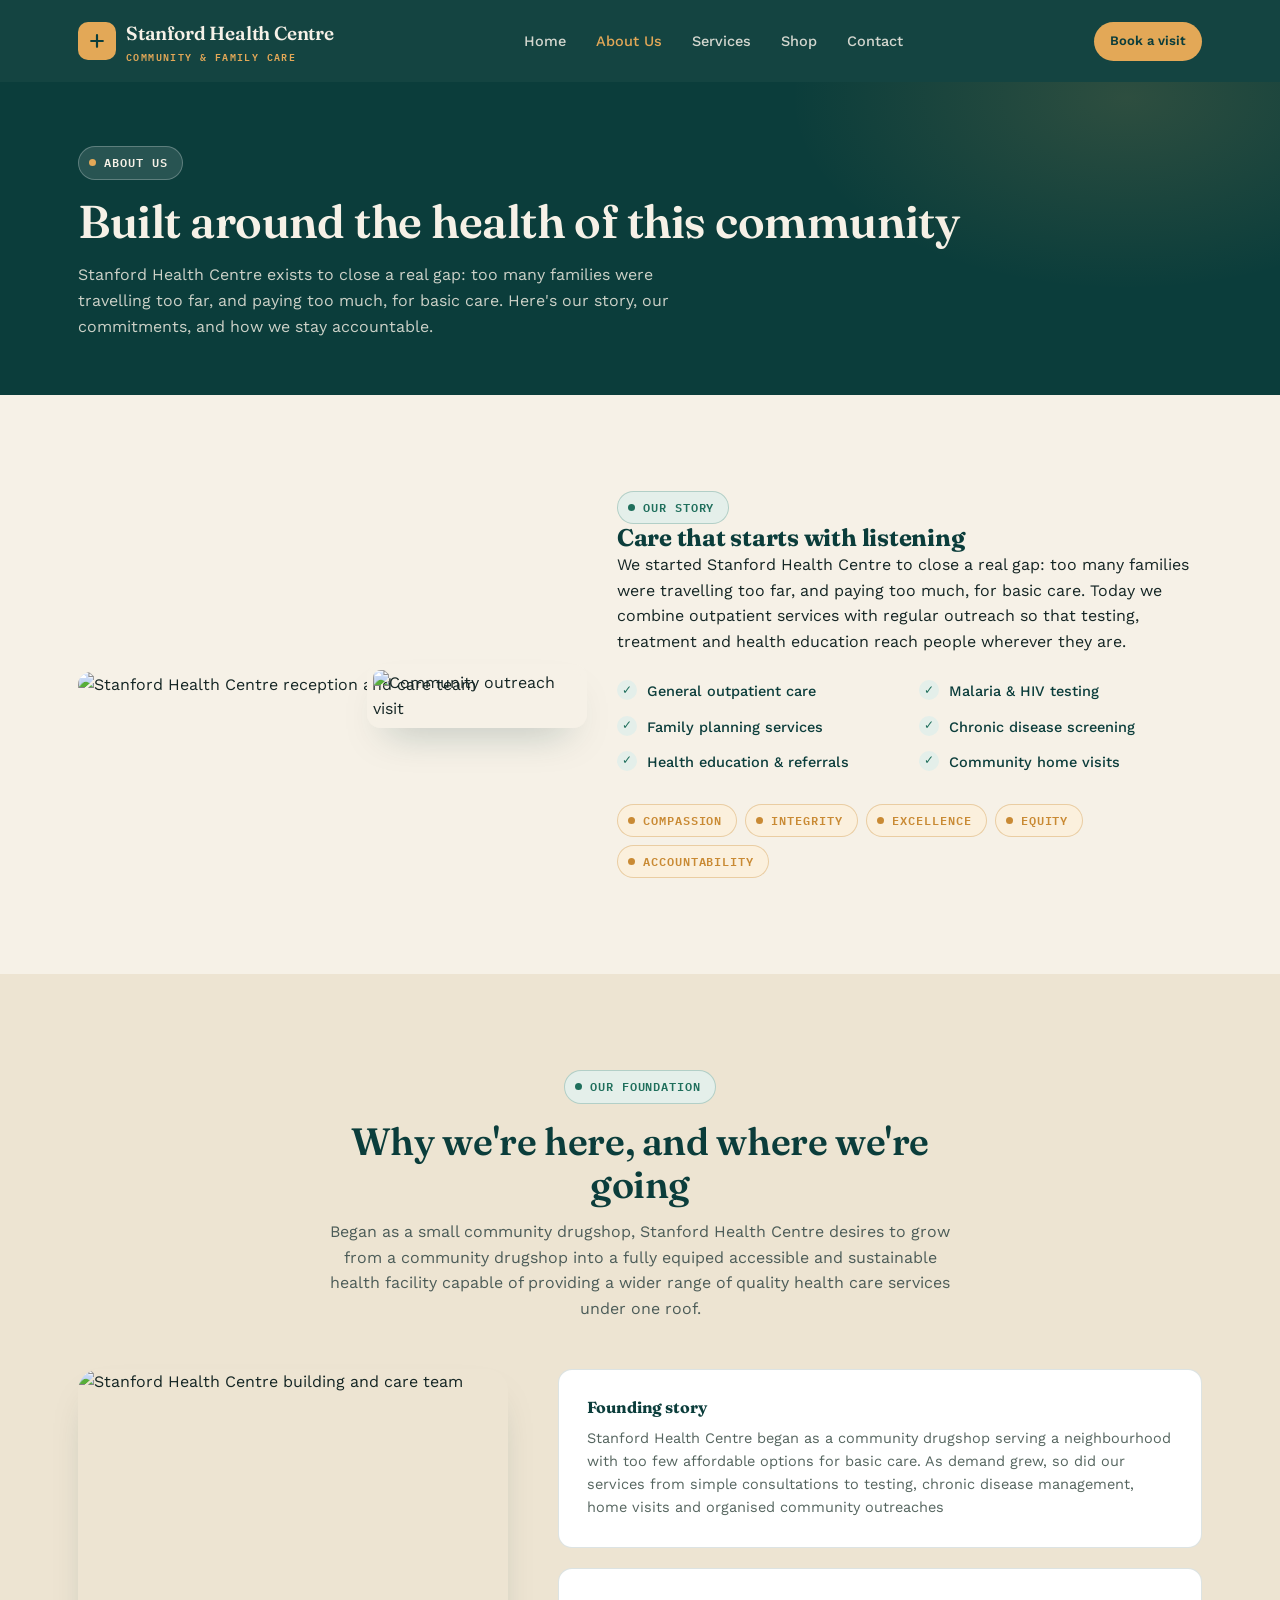
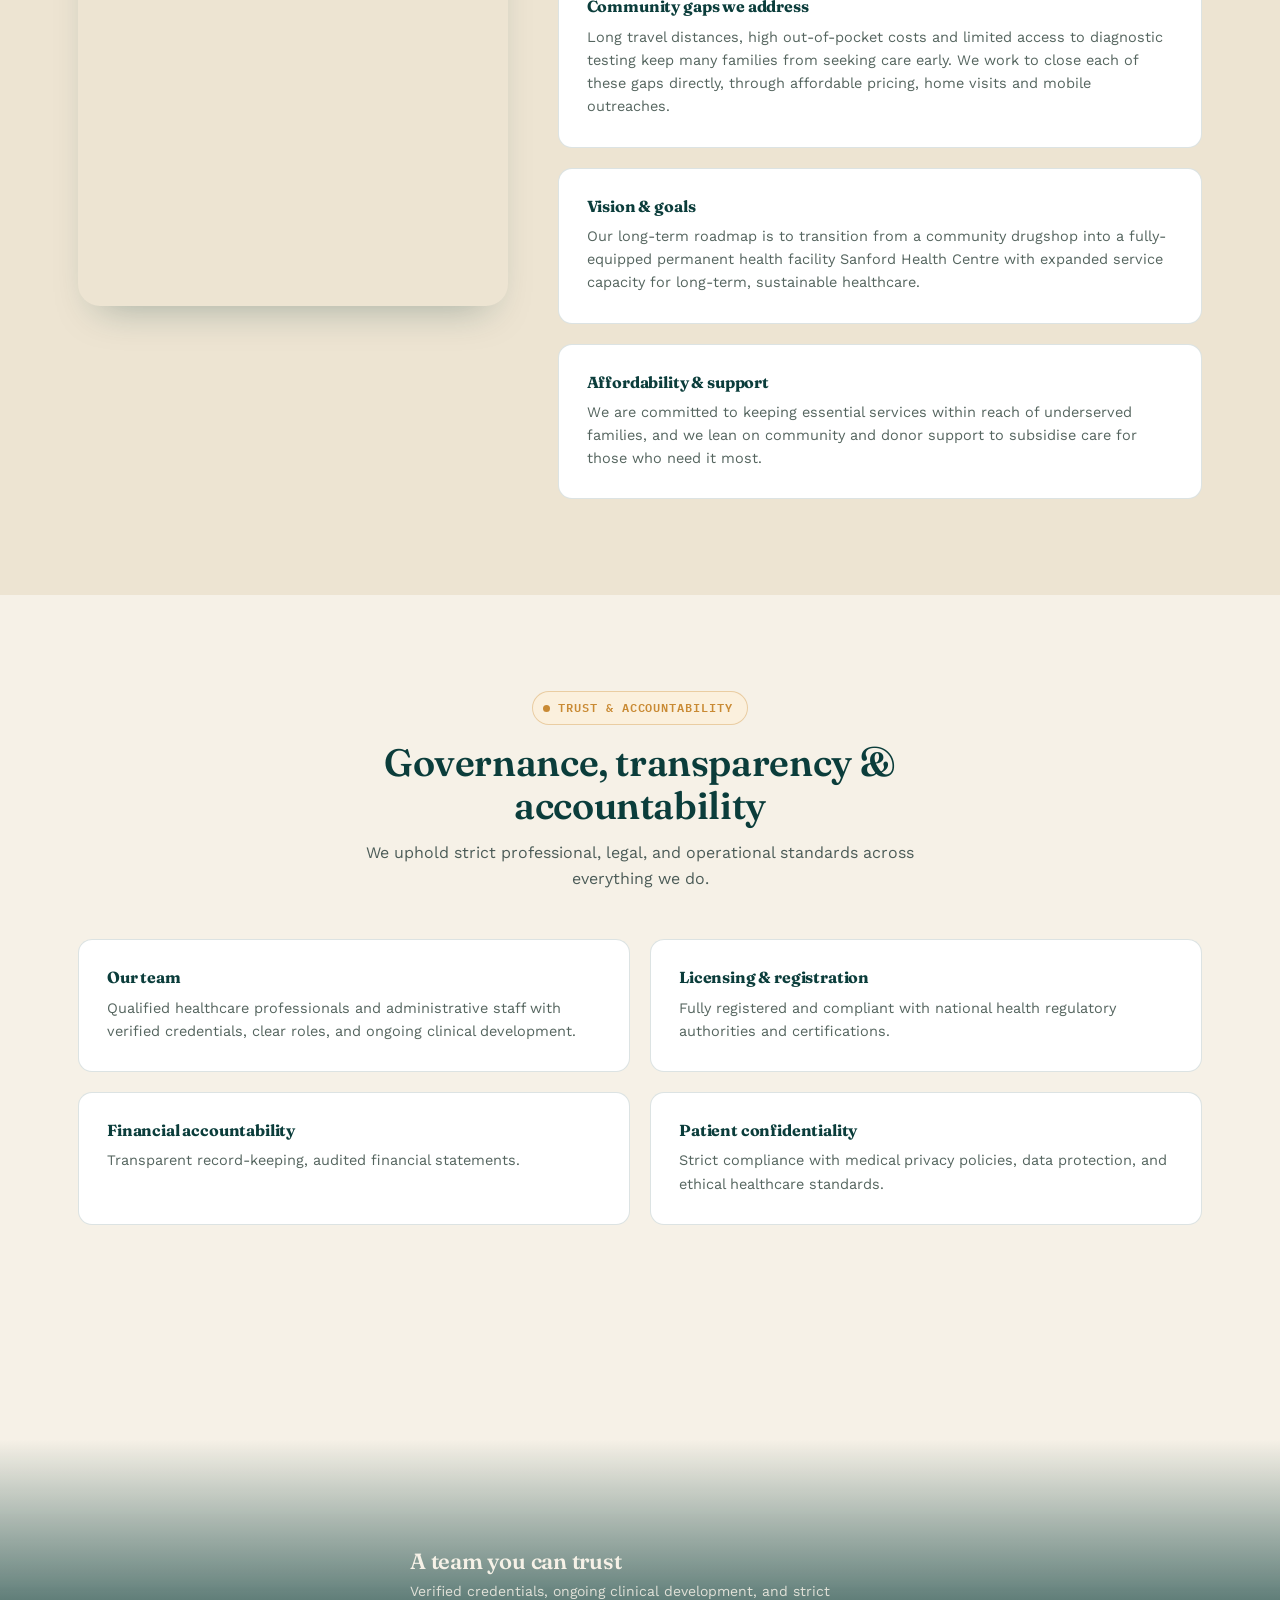
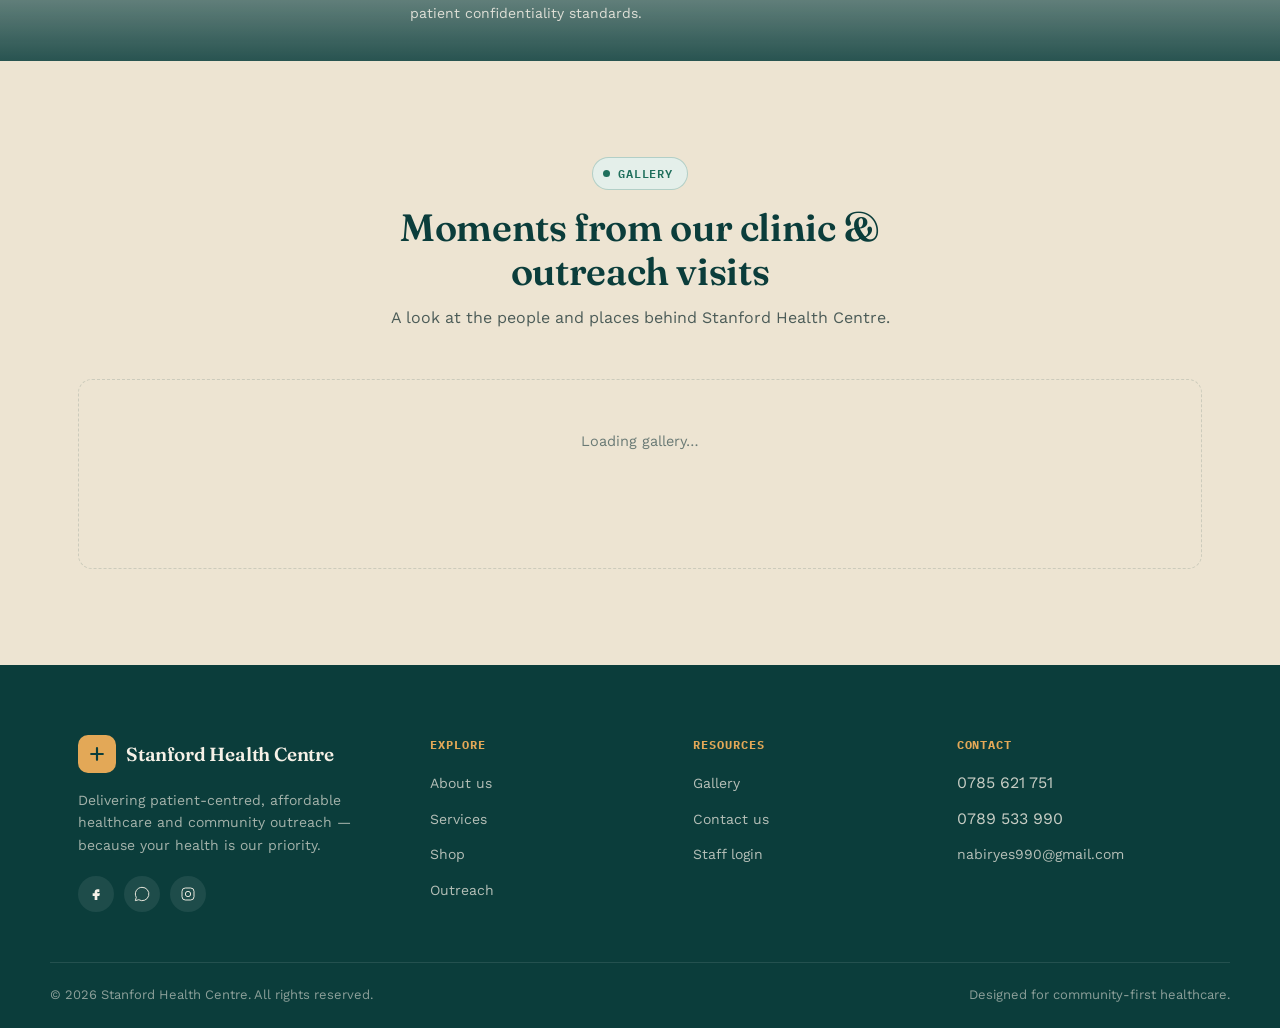
==== about-us.html @ 127e0b57 "first" ====
<!DOCTYPE html>
<html lang="en">

<head>
    <meta charset="UTF-8">
    <meta name="viewport" content="width=device-width, initial-scale=1.0">
    <title>About Us — Stanford Health Centre</title>
    <meta name="description"
        content="Learn why Stanford Health Centre was founded, the gaps we address, our vision for growth, and how we stay accountable to patients and donors.">
    <meta name="keywords" content="Stanford Health Centre, about us, community health, healthcare mission, governance">
    <meta name="author" content="Stanford Health Centre">

    <meta property="og:type" content="website">
    <meta property="og:title" content="About Us — Stanford Health Centre">
    <meta property="og:description"
        content="Why Stanford Health Centre was founded, the community gaps we address, and how we stay accountable to patients and donors.">
    <meta property="og:image" content="https://picsum.photos/seed/stanford-og/1200/630">
    <meta name="twitter:card" content="summary_large_image">
    <link rel="canonical" href="https://www.stanfordhealthcentre.org/about-us.html">

    <link rel="icon"
        href="data:image/svg+xml,<svg xmlns=%22http://www.w3.org/2000/svg%22 viewBox=%220 0 100 100%22><rect width=%22100%22 height=%22100%22 rx=%2224%22 fill=%22%230B3D3B%22/><path d=%22M50 22v56M22 50h56%22 stroke=%22%23E3A857%22 stroke-width=%2212%22 stroke-linecap=%22round%22/></svg>">

    <link rel="preconnect" href="https://fonts.googleapis.com">
    <link rel="stylesheet" href="css/style.css">
</head>

<body>

    <!-- ================= HEADER ================= -->
    <header class="site-header" id="siteHeader">
        <nav class="nav wrap">
            <a href="index.html" class="brand">
                <span class="brand-mark">
                    <svg viewBox="0 0 24 24" fill="none" xmlns="http://www.w3.org/2000/svg">
                        <path d="M12 5v14M5 12h14" stroke="#0B3D3B" stroke-width="2.6" stroke-linecap="round" />
                    </svg>
                </span>
                <span class="brand-name">Stanford Health Centre<span>Community &amp; Family Care</span></span>
            </a>

            <ul class="nav-links" id="navLinks">
                <li><a href="index.html">Home</a></li>
                <li><a href="about-us.html" class="active">About Us</a></li>
                <li><a href="services.html">Services</a></li>
                <li><a href="shop.html">Shop</a></li>
                <li><a href="contact.html">Contact</a></li>
            </ul>

            <div class="nav-actions">
                <a href="contact.html" class="btn btn-primary btn-sm btn-outline-desktop">Book a visit</a>
                <button class="nav-toggle" id="navToggle" aria-label="Open menu">
                    <span></span><span></span><span></span>
                </button>
            </div>
        </nav>
    </header>

    <!-- ================= PAGE HEADER ================= -->
    <section class="page-hero has-bg"
        style="background-image:url('https://res.cloudinary.com/dupeojmpy/image/upload/v1786359760/IMG-20260805-WA0047_x52r0c.jpg');">
        <div class="wrap">
            <span class="lab-label dark">About us</span>
            <h1>Built around the health of this community</h1>
            <p>Stanford Health Centre exists to close a real gap: too many families were travelling too far, and paying
                too much, for basic care. Here's our story, our commitments, and how we stay accountable.</p>
        </div>
    </section>

    <!-- ================= ABOUT / STORY ================= -->
    <section id="about">
        <div class="wrap about">
            <div class="about-media">
                <img src="https://res.cloudinary.com/dupeojmpy/image/upload/v1786359760/IMG-20260805-WA0044_kny1z6.jpg"
                    alt="Stanford Health Centre reception and care team">
                <img class="about-media-small" src="https://res.cloudinary.com/dupeojmpy/image/upload/v1786359759/IMG-20260805-WA0041_sysnjo.jpg"
                    alt="Community outreach visit">
            </div>
            <div class="about-content">
                <span class="lab-label">Our story</span>
                <h2>Care that starts with listening</h2>
                <p>We started Stanford Health Centre to close a real gap: too many families were travelling too far, and
                    paying too much, for basic care. Today we combine outpatient services with regular outreach so that
                    testing, treatment and health education reach people wherever they are.</p>
                <ul class="about-points">
                    <li><span class="check">✓</span> General outpatient care</li>
                    <li><span class="check">✓</span> Malaria &amp; HIV testing</li>
                    <li><span class="check">✓</span> Family planning services</li>
                    <li><span class="check">✓</span> Chronic disease screening</li>
                    <li><span class="check">✓</span> Health education &amp; referrals</li>
                    <li><span class="check">✓</span> Community home visits</li>
                </ul>
                <div class="about-values">
                    <span class="lab-label amber">Compassion</span>
                    <span class="lab-label amber">Integrity</span>
                    <span class="lab-label amber">Excellence</span>
                    <span class="lab-label amber">Equity</span>
                    <span class="lab-label amber">Accountability</span>
                </div>
            </div>
        </div>
    </section>

    <!-- ================= FOUNDING, GAPS, VISION, AFFORDABILITY ================= -->
    <section style="background:var(--sand-dark)">
        <div class="wrap">
            <div class="section-head center">
                <span class="lab-label">Our foundation</span>
                <h2>Why we're here, and where we're going</h2>
                <p>Began as a small community drugshop, Stanford Health Centre desires to grow from a community drugshop into a fully equiped accessible and sustainable
                    health facility capable of providing a wider range of quality health care services under one roof.
                    </p>
            </div>
            <div class="split-media">
                <div class="split-media-img">
                    <img src="https://res.cloudinary.com/dupeojmpy/image/upload/v1786359759/IMG-20260805-WA0040_wo0gsb.jpg"
                        alt="Stanford Health Centre building and care team" loading="lazy">
                </div>
                <div class="split-media-body">
                    <div class="info-grid">
                        <div class="info-card">
                            <h4>Founding story</h4>
                            <p>Stanford Health Centre began as a community drugshop serving a neighbourhood with too few
                                affordable options for basic care. As demand grew, so did our services  from simple
                                consultations to testing, chronic disease management, home visits and organised community outreaches 
                            </p>
                        </div>
                        <div class="info-card">
                            <h4>Community gaps we address</h4>
                            <p>Long travel distances, high out-of-pocket costs and limited access to diagnostic testing
                                keep many families from seeking care early. We work to close each of these gaps
                                directly, through affordable pricing, home visits and mobile outreaches.</p>
                        </div>
                        <div class="info-card">
                            <h4>Vision &amp; goals</h4>
                            <p>Our long-term roadmap is to transition from a community drugshop into a
                                fully-equipped permanent health facility Sanford Health Centre with expanded
                                service capacity for long-term, sustainable healthcare.</p>
                        </div>
                        <div class="info-card">
                            <h4>Affordability &amp; support</h4>
                            <p>We are committed to keeping essential services within reach of underserved families, and
                                we lean on community and donor support to subsidise care for those who need it most.</p>
                        </div>
                    </div>
                </div>
            </div>
        </div>
    </section>

    <!-- ================= GOVERNANCE ================= -->
    <section>
        <div class="wrap">
            <div class="section-head center">
                <span class="lab-label amber">Trust &amp; accountability</span>
                <h2>Governance, transparency &amp; accountability</h2>
                <p>We uphold strict professional, legal, and operational standards across everything we do.</p>
            </div>
            <div class="info-grid">
                <div class="info-card">
                    <h4>Our team</h4>
                    <p>Qualified healthcare professionals and administrative staff with verified credentials, clear
                        roles, and ongoing clinical development.</p>
                </div>
                <div class="info-card">
                    <h4>Licensing &amp; registration</h4>
                    <p>Fully registered and compliant with national health regulatory authorities and certifications.
                    </p>
                </div>
                <div class="info-card">
                    <h4>Financial accountability</h4>
                    <p>Transparent record-keeping, audited financial statements.</p>
                </div>
                <div class="info-card">
                    <h4>Patient confidentiality</h4>
                    <p>Strict compliance with medical privacy policies, data protection, and ethical healthcare
                        standards.</p>
                </div>
            </div>
        </div>
    </section>

    <!-- ================= IMAGE BANNER ================= -->
    <section class="image-banner"
        style="background-image:url('https://res.cloudinary.com/dupeojmpy/image/upload/v1786359759/IMG-20260805-WA0043_hcw7f4.jpg');">
        <div class="wrap">
            <h3>A team you can trust</h3>
            <p>Verified credentials, ongoing clinical development, and strict patient confidentiality standards.</p>
        </div>
    </section>

    <!-- ================= GALLERY (DYNAMIC — do not modify) ================= -->
    <section id="gallery" style="background:var(--sand-dark)">
        <div class="wrap">
            <div class="section-head center">
                <span class="lab-label">Gallery</span>
                <h2>Moments from our clinic &amp; outreach visits</h2>
                <p>A look at the people and places behind Stanford Health Centre.</p>
            </div>
            <div class="gallery-grid" id="galleryGrid">
                <div class="load-state">Loading gallery…</div>
            </div>
        </div>
    </section>

    <!-- ================= FOOTER ================= -->
    <footer class="site-footer">
        <div class="wrap footer-grid">
            <div class="footer-brand">
                <a href="index.html" class="brand">
                    <span class="brand-mark"><svg viewBox="0 0 24 24" fill="none">
                            <path d="M12 5v14M5 12h14" stroke="#0B3D3B" stroke-width="2.6" stroke-linecap="round" />
                        </svg></span>
                    <span class="brand-name">Stanford Health Centre</span>
                </a>
                <p>Delivering patient-centred, affordable healthcare and community outreach — because your health is our
                    priority.</p>
                <div class="social-row">
                    <a href="#" aria-label="Facebook"><svg width="16" height="16" viewBox="0 0 24 24" fill="none">
                            <path d="M14 9h3V5h-3c-2.2 0-4 1.8-4 4v2H7v4h3v6h4v-6h3l1-4h-4V9c0-.6.4-1 1-1Z"
                                fill="#F6F1E7" />
                        </svg></a>
                    <a href="#" aria-label="WhatsApp"><svg width="16" height="16" viewBox="0 0 24 24" fill="none">
                            <path d="M12 2a10 10 0 0 0-8.6 15L2 22l5.2-1.4A10 10 0 1 0 12 2Z" stroke="#F6F1E7"
                                stroke-width="1.4" />
                        </svg></a>
                    <a href="#" aria-label="Instagram"><svg width="16" height="16" viewBox="0 0 24 24" fill="none">
                            <rect x="3" y="3" width="18" height="18" rx="5" stroke="#F6F1E7" stroke-width="1.4" />
                            <circle cx="12" cy="12" r="4" stroke="#F6F1E7" stroke-width="1.4" />
                        </svg></a>
                </div>
            </div>
            <div class="footer-col">
                <h5>Explore</h5>
                <ul>
                    <li><a href="about-us.html">About us</a></li>
                    <li><a href="services.html">Services</a></li>
                    <li><a href="shop.html">Shop</a></li>
                    <li><a href="services.html#events">Outreach</a></li>
                </ul>
            </div>
            <div class="footer-col">
                <h5>Resources</h5>
                <ul>
                    <li><a href="about-us.html#gallery">Gallery</a></li>
                    <li><a href="contact.html">Contact us</a></li>
                    <li><a href="admin.html">Staff login</a></li>
                </ul>
            </div>
            <div class="footer-col">
                <h5>Contact</h5>
                <ul>
                    <li>0785 621 751</li>
                    <li>0789 533 990</li>
                    <li><a href="mailto:nabiryes990@gmail.com">nabiryes990@gmail.com</a></li>
                </ul>
            </div>
        </div>
        <div class="wrap footer-bottom">
            <span>&copy; <span id="year"></span> Stanford Health Centre. All rights reserved.</span>
            <span>Designed for community-first healthcare.</span>
        </div>
    </footer>

    <!-- Lightbox for gallery -->
    <div class="lightbox" id="lightbox">
        <button class="lightbox-close" id="lightboxClose" aria-label="Close">&times;</button>
        <img src="" alt="" id="lightboxImg">
    </div>

    <!-- Firebase SDK (compat, no build step needed) -->
    <script src="https://www.gstatic.com/firebasejs/10.13.1/firebase-app-compat.js"></script>
    <script src="https://www.gstatic.com/firebasejs/10.13.1/firebase-firestore-compat.js"></script>
    <script src="https://www.gstatic.com/firebasejs/10.13.1/firebase-auth-compat.js"></script>

    <script src="js/firebase-config.js"></script>
    <script src="js/main.js"></script>
</body>

</html>
---- css/style.css ----
/* ============================================================
   STANFORD HEALTH CENTRE — Design System
   Display: Fraunces (warm serif, editorial trust)
   Body:    Work Sans (clean, highly legible)
   Utility: IBM Plex Mono (lab-label tags, prices, meta)
   ============================================================ */

@import url('https://fonts.googleapis.com/css2?family=Fraunces:opsz,wght@9..144,400;9..144,500;9..144,600;9..144,700&family=Work+Sans:wght@400;500;600;700&family=IBM+Plex+Mono:wght@500;600&display=swap');

:root {
  --ink: #142524;
  --teal-900: #0B3D3B;
  --teal-800: #103F3C;
  --teal-700: #1F6F5C;
  --teal-100: #E4EFEA;
  --sand: #F6F1E7;
  --sand-dark: #EDE4D2;
  --amber: #E3A857;
  --amber-dark: #C98A34;
  --white: #FFFFFF;
  --line: rgba(11, 61, 59, 0.14);
  --shadow: 0 20px 40px -20px rgba(11, 61, 59, 0.35);

  --font-display: 'Fraunces', serif;
  --font-body: 'Work Sans', sans-serif;
  --font-mono: 'IBM Plex Mono', monospace;

  --radius-lg: 22px;
  --radius-md: 14px;
  --radius-sm: 8px;
  --container: 1180px;
}

* { box-sizing: border-box; margin: 0; padding: 0; }

html { scroll-behavior: smooth; }

body {
  font-family: var(--font-body);
  color: var(--ink);
  background: var(--sand);
  line-height: 1.6;
  -webkit-font-smoothing: antialiased;
}

img { max-width: 100%; display: block; }

a { color: inherit; text-decoration: none; }

ul { list-style: none; }

button { font-family: inherit; cursor: pointer; border: none; background: none; }

.wrap {
  max-width: var(--container);
  margin: 0 auto;
  padding: 0 28px;
}

h1, h2, h3, h4 {
  font-family: var(--font-display);
  color: var(--teal-900);
  line-height: 1.15;
  letter-spacing: -0.01em;
}

:focus-visible {
  outline: 3px solid var(--amber);
  outline-offset: 3px;
}

@media (prefers-reduced-motion: reduce) {
  *, *::before, *::after { animation-duration: 0.001ms !important; transition-duration: 0.001ms !important; scroll-behavior: auto !important; }
}

/* ---------- Signature element: lab-label tag ----------
   A small monospace pill with a colored dot, styled after
   a pharmacy / lab specimen label. Used for section eyebrows,
   product tags, event status and gallery categories so the
   "drug shop" identity is stitched through every dynamic
   section, not just decoration on the hero. */
.lab-label {
  display: inline-flex;
  align-items: center;
  gap: 8px;
  font-family: var(--font-mono);
  font-size: 12px;
  font-weight: 600;
  letter-spacing: 0.08em;
  text-transform: uppercase;
  color: var(--teal-700);
  background: var(--teal-100);
  border: 1px solid rgba(31, 111, 92, 0.25);
  border-radius: 999px;
  padding: 6px 14px 6px 10px;
}
.lab-label::before {
  content: "";
  width: 7px;
  height: 7px;
  border-radius: 50%;
  background: var(--teal-700);
  flex-shrink: 0;
}
.lab-label.amber { color: var(--amber-dark); background: #FBF0DD; border-color: rgba(201,138,52,0.35); }
.lab-label.amber::before { background: var(--amber-dark); }
.lab-label.dark { color: var(--sand); background: rgba(255,255,255,0.12); border-color: rgba(255,255,255,0.25); }
.lab-label.dark::before { background: var(--amber); }

/* ---------- Buttons ---------- */
.btn {
  display: inline-flex;
  align-items: center;
  justify-content: center;
  gap: 8px;
  font-family: var(--font-body);
  font-weight: 600;
  font-size: 15px;
  padding: 14px 26px;
  border-radius: 999px;
  transition: transform 0.15s ease, box-shadow 0.15s ease, background 0.15s ease;
}
.btn-primary { background: var(--amber); color: var(--teal-900); }
.btn-primary:hover { background: var(--amber-dark); transform: translateY(-2px); box-shadow: 0 12px 24px -10px rgba(201,138,52,0.55); }
.btn-outline { background: transparent; color: var(--white); border: 1.5px solid rgba(255,255,255,0.55); }
.btn-outline:hover { background: rgba(255,255,255,0.12); }
.btn-dark { background: var(--teal-900); color: var(--sand); }
.btn-dark:hover { background: var(--teal-800); transform: translateY(-2px); }
.btn-ghost { background: transparent; color: var(--teal-700); font-weight: 600; }
.btn-ghost:hover { color: var(--amber-dark); }
.btn-sm { padding: 9px 16px; font-size: 13px; }
.btn-danger { background: #C0433A; color: var(--white); }
.btn-danger:hover { background: #a2372f; }

/* ================= HEADER ================= */
.site-header {
  position: sticky;
  top: 0;
  z-index: 100;
  background: rgba(11, 61, 59, 0.96);
  backdrop-filter: blur(10px);
}
.nav {
  display: flex;
  align-items: center;
  justify-content: space-between;
  padding: 18px 28px;
}
.brand {
  display: flex;
  align-items: center;
  gap: 10px;
  color: var(--sand);
}
.brand-mark {
  width: 38px; height: 38px;
  border-radius: 10px;
  background: var(--amber);
  display: grid; place-items: center;
  flex-shrink: 0;
}
.brand-mark svg { width: 20px; height: 20px; }
.brand-name { font-family: var(--font-display); font-size: 19px; font-weight: 600; letter-spacing: -0.01em; }
.brand-name span { display: block; font-family: var(--font-mono); font-size: 10px; letter-spacing: 0.14em; color: var(--amber); text-transform: uppercase; font-weight: 600; }

.nav-links { display: flex; align-items: center; gap: 30px; }
.nav-links a { color: rgba(246,241,231,0.85); font-size: 14.5px; font-weight: 500; transition: color 0.15s ease; }
.nav-links a:hover, .nav-links a.active { color: var(--amber); }

.nav-actions { display: flex; align-items: center; gap: 14px; }
.nav-toggle { display: none; flex-direction: column; gap: 5px; padding: 6px; }
.nav-toggle span { width: 22px; height: 2px; background: var(--sand); border-radius: 2px; }

/* ================= HERO ================= */
.hero {
  background: var(--teal-900);
  color: var(--sand);
  position: relative;
  overflow: hidden;
}
.hero::after {
  content: "";
  position: absolute;
  inset: 0;
  background:
    radial-gradient(600px 400px at 85% 15%, rgba(227,168,87,0.18), transparent 60%),
    radial-gradient(500px 400px at 10% 90%, rgba(31,111,92,0.35), transparent 60%);
  pointer-events: none;
}
.hero-inner {
  position: relative;
  display: grid;
  grid-template-columns: 1.05fr 0.95fr;
  gap: 56px;
  align-items: center;
  padding: 76px 28px 90px;
}
.hero-copy h1 {
  color: var(--sand);
  font-size: clamp(36px, 4.6vw, 56px);
  font-weight: 600;
  margin: 20px 0 18px;
}
.hero-copy h1 em { color: var(--amber); font-style: normal; }
.hero-copy p { font-size: 17px; color: rgba(246,241,231,0.82); max-width: 480px; margin-bottom: 30px; }
.hero-actions { display: flex; flex-wrap: wrap; gap: 14px; align-items: center; }
.hero-phone { display: flex; align-items: center; gap: 10px; font-size: 14px; color: rgba(246,241,231,0.85); }
.hero-phone strong { display: block; color: var(--sand); font-size: 15px; }
.hero-phone-icon { width: 40px; height: 40px; border-radius: 50%; background: rgba(255,255,255,0.1); display: grid; place-items: center; flex-shrink: 0; }

.hero-media { position: relative; }
.hero-media-frame {
  position: relative;
  border-radius: var(--radius-lg);
  overflow: hidden;
  aspect-ratio: 4/3.1;
  box-shadow: var(--shadow);
}
.hero-media-frame img { width: 100%; height: 100%; object-fit: cover; }
.hero-badge {
  position: absolute;
  bottom: -26px;
  left: -26px;
  background: var(--white);
  color: var(--teal-900);
  border-radius: var(--radius-md);
  padding: 18px 22px;
  box-shadow: var(--shadow);
  display: flex;
  align-items: center;
  gap: 12px;
  max-width: 250px;
}
.hero-badge .dot { width: 10px; height: 10px; border-radius: 50%; background: #3FA07C; flex-shrink: 0; box-shadow: 0 0 0 4px rgba(63,160,124,0.2); }
.hero-badge strong { display: block; font-size: 13.5px; font-family: var(--font-body); }
.hero-badge span { font-size: 12px; color: #5a6b68; }

/* ================= SECTION SCAFFOLD ================= */
section { padding: 96px 0; }
.section-head { max-width: 620px; margin-bottom: 48px; }
.section-head.center { margin-left: auto; margin-right: auto; text-align: center; }
.section-head h2 { font-size: clamp(28px, 3.2vw, 38px); margin: 16px 0 12px; font-weight: 600; }
.section-head p { color: #4c5c58; font-size: 16px; }
.section-foot { display: flex; align-items: center; justify-content: space-between; margin-top: 40px; flex-wrap: wrap; gap: 16px; }

.on-teal { background: var(--teal-900); }
.on-teal h2, .on-teal .section-head p { color: var(--sand); }
.on-teal .section-head p { color: rgba(246,241,231,0.75); }

/* ================= ABOUT ================= */
.about { display: grid; grid-template-columns: 0.9fr 1.1fr; gap: 60px; align-items: center; }
.about-media { position: relative; }
.about-media img { border-radius: var(--radius-lg); box-shadow: var(--shadow); }
.about-media .about-media-small {
  position: absolute; width: 46%; bottom: -30px; right: -30px;
  border-radius: var(--radius-md); border: 6px solid var(--sand); box-shadow: var(--shadow);
}
.about-points { list-style: none; display: grid; grid-template-columns: 1fr 1fr; gap: 12px 20px; margin: 26px 0 30px; }
.about-points li { display: flex; align-items: flex-start; gap: 10px; font-size: 14.5px; font-weight: 500; color: var(--teal-900); }
.about-points .check { width: 20px; height: 20px; border-radius: 50%; background: var(--teal-100); color: var(--teal-700); display: grid; place-items: center; flex-shrink: 0; font-size: 12px; }
.about-values { display: flex; flex-wrap: wrap; gap: 8px; margin-top: 24px; }

/* ================= SERVICES (STATIC OVERVIEW) ================= */
.services-grid { display: grid; grid-template-columns: repeat(3, 1fr); gap: 22px; }
.service-card {
  background: var(--white);
  border-radius: var(--radius-md);
  padding: 30px 26px;
  border: 1px solid var(--line);
  transition: transform 0.2s ease, box-shadow 0.2s ease;
}
.service-card:hover { transform: translateY(-6px); box-shadow: var(--shadow); }
.service-icon { width: 46px; height: 46px; border-radius: 12px; background: var(--teal-100); color: var(--teal-700); display: grid; place-items: center; margin-bottom: 18px; }
.service-card h3 { font-size: 18px; margin-bottom: 8px; }
.service-card p { font-size: 14.5px; color: #55655f; }

/* ================= PRODUCTS (DYNAMIC) ================= */
.products-toolbar { display: flex; gap: 10px; flex-wrap: wrap; margin-bottom: 34px; }
.filter-chip {
  font-family: var(--font-mono); font-size: 12px; font-weight: 600; letter-spacing: 0.04em; text-transform: uppercase;
  padding: 9px 16px; border-radius: 999px; border: 1px solid var(--line); background: var(--white); color: var(--teal-800);
  transition: all 0.15s ease;
}
.filter-chip.active, .filter-chip:hover { background: var(--teal-900); color: var(--sand); border-color: var(--teal-900); }

.product-grid { display: grid; grid-template-columns: repeat(3, 1fr); gap: 26px; }
.product-card {
  background: var(--white);
  border-radius: var(--radius-md);
  overflow: hidden;
  border: 1px solid var(--line);
  display: flex;
  flex-direction: column;
  transition: transform 0.2s ease, box-shadow 0.2s ease;
}
.product-card:hover { transform: translateY(-6px); box-shadow: var(--shadow); }
.product-media { position: relative; aspect-ratio: 4/3; overflow: hidden; background: var(--teal-100); }
.product-media img { width: 100%; height: 100%; object-fit: cover; }
.product-media .lab-label { position: absolute; top: 12px; left: 12px; background: var(--white); }
.product-body { padding: 20px 20px 22px; display: flex; flex-direction: column; gap: 10px; flex: 1; }
.product-body h3 { font-size: 17px; }
.product-body p { font-size: 14px; color: #5a6b66; flex: 1; }
.product-meta { display: flex; align-items: center; justify-content: space-between; padding-top: 10px; border-top: 1px dashed var(--line); }
.product-price { font-family: var(--font-mono); font-weight: 600; color: var(--teal-900); font-size: 16px; }
.product-note { font-size: 12px; color: var(--amber-dark); font-weight: 600; }

.empty-state, .load-state {
  grid-column: 1 / -1;
  text-align: center;
  padding: 50px 20px;
  color: #6a7a75;
  border: 1.5px dashed var(--line);
  border-radius: var(--radius-md);
  font-size: 14.5px;
}

/* ================= EVENTS (DYNAMIC) ================= */
.events-list { display: grid; gap: 18px; }
.event-card {
  background: var(--white);
  border: 1px solid var(--line);
  border-radius: var(--radius-md);
  display: grid;
  grid-template-columns: 220px 1fr auto;
  gap: 24px;
  align-items: center;
  padding: 20px;
}
.event-media { border-radius: var(--radius-sm); overflow: hidden; aspect-ratio: 4/3; }
.event-media img { width: 100%; height: 100%; object-fit: cover; }
.event-body h3 { font-size: 17px; margin: 8px 0 6px; }
.event-body p { font-size: 14px; color: #5a6b66; }
.event-date { font-family: var(--font-mono); font-size: 12.5px; color: var(--teal-700); font-weight: 600; display: flex; align-items: center; gap: 6px; }
.event-cta { justify-self: end; }

/* ================= GALLERY (DYNAMIC) ================= */
.gallery-grid {
  display: grid;
  grid-template-columns: repeat(4, 1fr);
  grid-auto-rows: 190px;
  gap: 16px;
}
.gallery-item {
  position: relative;
  border-radius: var(--radius-sm);
  overflow: hidden;
  cursor: pointer;
}
.gallery-item:nth-child(6n+1) { grid-column: span 2; grid-row: span 2; }
.gallery-item img { width: 100%; height: 100%; object-fit: cover; transition: transform 0.4s ease; }
.gallery-item:hover img { transform: scale(1.06); }
.gallery-item .lab-label { position: absolute; bottom: 10px; left: 10px; background: rgba(255,255,255,0.92); }

.lightbox {
  position: fixed; inset: 0; background: rgba(11,25,24,0.92); z-index: 1000;
  display: none; align-items: center; justify-content: center; padding: 40px;
}
.lightbox.open { display: flex; }
.lightbox img { max-width: 90vw; max-height: 85vh; border-radius: var(--radius-md); }
.lightbox-close { position: absolute; top: 24px; right: 30px; color: var(--sand); font-size: 30px; }

/* ================= CONTACT ================= */
.contact-wrap { display: grid; grid-template-columns: 0.9fr 1.1fr; gap: 50px; }
.contact-info { display: flex; flex-direction: column; gap: 22px; }
.contact-info-item { display: flex; gap: 14px; align-items: flex-start; }
.contact-info-icon { width: 44px; height: 44px; border-radius: 12px; background: var(--teal-100); color: var(--teal-700); display: grid; place-items: center; flex-shrink: 0; }
.contact-info h4 { font-size: 14.5px; font-family: var(--font-body); font-weight: 700; color: var(--teal-900); margin-bottom: 3px; }
.contact-info p, .contact-info a { font-size: 14.5px; color: #55655f; }

.contact-form {
  background: var(--white);
  border-radius: var(--radius-lg);
  border: 1px solid var(--line);
  padding: 34px;
  display: grid;
  gap: 16px;
}
.form-row { display: grid; grid-template-columns: 1fr 1fr; gap: 16px; }
.field label { display: block; font-size: 13px; font-weight: 600; color: var(--teal-900); margin-bottom: 7px; }
.field input, .field select, .field textarea {
  width: 100%; padding: 13px 14px; border-radius: var(--radius-sm); border: 1px solid var(--line);
  font-family: var(--font-body); font-size: 14.5px; background: var(--sand); color: var(--ink);
}
.field input:focus, .field select:focus, .field textarea:focus { outline: none; border-color: var(--teal-700); background: var(--white); }
.field textarea { resize: vertical; min-height: 120px; }
.form-status { font-size: 13.5px; font-weight: 600; }
.form-status.success { color: var(--teal-700); }
.form-status.error { color: #C0433A; }

/* ================= FOOTER ================= */
.site-footer { background: var(--teal-900); color: rgba(246,241,231,0.8); padding-top: 70px; }
.footer-grid { display: grid; grid-template-columns: 1.4fr 1fr 1fr 1.1fr; gap: 40px; padding-bottom: 50px; border-bottom: 1px solid rgba(255,255,255,0.1); }
.footer-brand p { margin: 16px 0 20px; font-size: 14px; max-width: 280px; color: rgba(246,241,231,0.65); }
.footer-col h5 { font-family: var(--font-mono); font-size: 12px; letter-spacing: 0.08em; text-transform: uppercase; color: var(--amber); margin-bottom: 16px; }
.footer-col ul { display: grid; gap: 10px; }
.footer-col a { font-size: 14px; color: rgba(246,241,231,0.72); }
.footer-col a:hover { color: var(--amber); }
.footer-bottom { display: flex; justify-content: space-between; align-items: center; padding: 22px 0; font-size: 13px; color: rgba(246,241,231,0.55); flex-wrap: wrap; gap: 10px; }
.social-row { display: flex; gap: 10px; }
.social-row a { width: 36px; height: 36px; border-radius: 50%; background: rgba(255,255,255,0.08); display: grid; place-items: center; }
.social-row a:hover { background: var(--amber); color: var(--teal-900); }

/* ============================================================
   NEW — shared blocks used across the split-out inner pages
   (about-us / services / shop / contact). Nothing above this
   line was changed; nothing below touches a dynamic section.
   ============================================================ */

/* ---------- Internal page header (replaces full hero on inner pages) ---------- */
.page-hero {
  background: var(--teal-900);
  color: var(--sand);
  position: relative;
  overflow: hidden;
  padding: 64px 0 56px;
}
.page-hero::after {
  content: "";
  position: absolute;
  inset: 0;
  background: radial-gradient(560px 320px at 88% 5%, rgba(227,168,87,0.16), transparent 60%);
  pointer-events: none;
}
.page-hero .wrap { position: relative; }
.page-hero h1 { color: var(--sand); font-size: clamp(32px, 4vw, 46px); margin: 16px 0 14px; font-weight: 600; }
.page-hero p { color: rgba(246,241,231,0.82); font-size: 16px; max-width: 600px; }
.page-hero-meta { display: flex; gap: 30px; margin-top: 30px; flex-wrap: wrap; }
.page-hero-meta div span { display: block; font-family: var(--font-mono); font-size: 11.5px; letter-spacing: 0.06em; text-transform: uppercase; color: rgba(246,241,231,0.6); margin-bottom: 4px; }
.page-hero-meta div strong { font-family: var(--font-display); font-size: 18px; font-weight: 600; color: var(--sand); }

/* ---------- Mission strip (home page) ---------- */
.mission-strip { background: var(--sand-dark); }
.mission-grid { display: grid; grid-template-columns: repeat(4, 1fr); gap: 18px; }
.mission-card { background: var(--white); border: 1px solid var(--line); border-radius: var(--radius-md); padding: 26px 24px; }
.mission-card .service-icon { margin-bottom: 16px; }
.mission-card h3 { font-size: 16px; margin-bottom: 8px; }
.mission-card p { font-size: 13.5px; color: #55655f; }

/* ---------- Teaser rows with a "view more" link ---------- */
.teaser-head { display: flex; align-items: flex-end; justify-content: space-between; gap: 20px; margin-bottom: 48px; flex-wrap: wrap; }
.teaser-head .section-head { margin-bottom: 0; }

/* ---------- Info card grid (about / services / contact detail blocks) ---------- */
.info-grid { display: grid; grid-template-columns: repeat(2, 1fr); gap: 20px; }
.info-card { background: var(--white); border: 1px solid var(--line); border-radius: var(--radius-md); padding: 28px; }
.info-card h4 { font-size: 16px; margin-bottom: 10px; }
.info-card p { font-size: 14.5px; color: #55655f; }
.info-card ul { margin-top: 10px; display: grid; gap: 8px; }
.info-card ul li { font-size: 14px; color: #55655f; padding-left: 18px; position: relative; }
.info-card ul li::before { content: ""; position: absolute; left: 0; top: 8px; width: 6px; height: 6px; border-radius: 50%; background: var(--amber-dark); }

/* ---------- CTA banner ---------- */
.cta-banner { background: var(--amber); text-align: center; }
.cta-banner .wrap { max-width: 680px; }
.cta-banner h2 { color: var(--teal-900); }
.cta-banner p { color: var(--teal-800); font-size: 16px; margin: 14px 0 28px; }
.cta-actions { display: flex; gap: 14px; justify-content: center; flex-wrap: wrap; }

/* ---------- Donation / banking card (contact page) ---------- */
.donate-card { background: var(--teal-800); border-radius: var(--radius-lg); padding: 34px; color: var(--sand); }
.donate-card h3 { color: var(--sand); font-size: 20px; margin-bottom: 14px; }
.donate-card p { color: rgba(246,241,231,0.78); font-size: 14.5px; margin-bottom: 18px; }
.donate-row { display: flex; justify-content: space-between; gap: 12px; padding: 12px 0; border-top: 1px solid rgba(255,255,255,0.12); font-size: 14px; }
.donate-row:first-of-type { border-top: none; }
.donate-row span:first-child { color: rgba(246,241,231,0.6); }
.donate-row span:last-child { font-family: var(--font-mono); font-weight: 600; text-align: right; }
.donate-tags { display: flex; flex-wrap: wrap; gap: 8px; margin-top: 18px; }

/* ---------- Page-hero background photo (about / services / shop) ---------- */
.page-hero.has-bg { background-size: cover; background-position: center; }
.page-hero.has-bg::before {
  content: "";
  position: absolute;
  inset: 0;
  background: linear-gradient(180deg, rgba(11,61,59,0.88), rgba(11,61,59,0.94));
}

/* ---------- Mission strip: aside photo next to the 2x2 card grid ---------- */
.mission-layout { display: grid; grid-template-columns: 0.85fr 1.15fr; gap: 44px; align-items: center; }
.mission-layout-img img { width: 100%; aspect-ratio: 4/5; object-fit: cover; border-radius: var(--radius-lg); box-shadow: var(--shadow); }
.mission-layout .mission-grid { grid-template-columns: repeat(2, 1fr); }

/* ---------- Split-media: sticky aside photo next to a column of cards/lists ---------- */
.split-media { display: grid; grid-template-columns: 0.8fr 1.2fr; gap: 50px; align-items: start; }
.split-media-img { position: sticky; top: 110px; }
.split-media-img img { width: 100%; aspect-ratio: 4/5; object-fit: cover; border-radius: var(--radius-lg); box-shadow: var(--shadow); }
.split-media-body .info-grid { grid-template-columns: 1fr; }
.split-media-body .about-points { grid-template-columns: 1fr; margin-bottom: 0; }

/* ---------- Section background photo with a colour tint (keeps cards readable) ---------- */
.section-bg-image { position: relative; background-size: cover; background-position: center; }
.section-bg-image::before { content: ""; position: absolute; inset: 0; background: rgba(237,228,210,0.93); }
.section-bg-image > .wrap { position: relative; z-index: 1; }

/* ---------- Full-bleed editorial image banner ---------- */
.image-banner {
  position: relative;
  height: 340px;
  background-size: cover;
  background-position: center;
  display: flex;
  align-items: flex-end;
  padding: 0 !important;
}
.image-banner::before {
  content: "";
  position: absolute;
  inset: 0;
  background: linear-gradient(180deg, rgba(11,61,59,0) 35%, rgba(11,61,59,0.88) 100%);
}
.image-banner .wrap { position: relative; z-index: 1; padding-bottom: 36px; }
.image-banner h3 { color: var(--sand); font-size: 22px; margin-bottom: 6px; font-weight: 600; }
.image-banner p { color: rgba(246,241,231,0.85); font-size: 14px; max-width: 460px; }

/* ================= RESPONSIVE (extends original breakpoints) ================= */
@media (max-width: 1000px) {
  .hero-inner { grid-template-columns: 1fr; padding-top: 40px; }
  .hero-media { order: -1; }
  .about { grid-template-columns: 1fr; }
  .about-media { margin-bottom: 50px; }
  .services-grid, .product-grid { grid-template-columns: repeat(2, 1fr); }
  .footer-grid { grid-template-columns: 1fr 1fr; }
  .contact-wrap { grid-template-columns: 1fr; }
  .event-card { grid-template-columns: 140px 1fr; }
  .event-cta { grid-column: 1 / -1; justify-self: start; }
  .gallery-grid { grid-template-columns: repeat(3, 1fr); }
  .mission-grid { grid-template-columns: repeat(2, 1fr); }
  .info-grid { grid-template-columns: 1fr; }
  .mission-layout { grid-template-columns: 1fr; }
  .mission-layout-img { order: -1; }
  .mission-layout-img img { aspect-ratio: 16/9; }
  .split-media { grid-template-columns: 1fr; }
  .split-media-img { position: static; margin-bottom: 10px; }
  .split-media-img img { aspect-ratio: 16/9; }
  .image-banner { height: 280px; }
}

@media (max-width: 760px) {
  .nav-links, .nav-actions .btn-outline-desktop { display: none; }
  .nav-toggle { display: flex; }
  .site-header.open .nav-links {
    display: flex; position: absolute; top: 100%; left: 0; right: 0;
    flex-direction: column; background: var(--teal-900); padding: 20px 28px; gap: 18px;
  }
  .services-grid, .product-grid { grid-template-columns: 1fr; }
  .footer-grid { grid-template-columns: 1fr; }
  .form-row { grid-template-columns: 1fr; }
  .about-points { grid-template-columns: 1fr; }
  .gallery-grid { grid-template-columns: repeat(2, 1fr); grid-auto-rows: 150px; }
  .gallery-item:nth-child(6n+1) { grid-column: span 2; grid-row: span 1; }
  .mission-grid { grid-template-columns: 1fr; }
  section { padding: 64px 0; }
  .hero-inner { padding: 50px 28px 60px; }
  .page-hero { padding: 48px 0 40px; }
  .image-banner { height: 220px; }
}
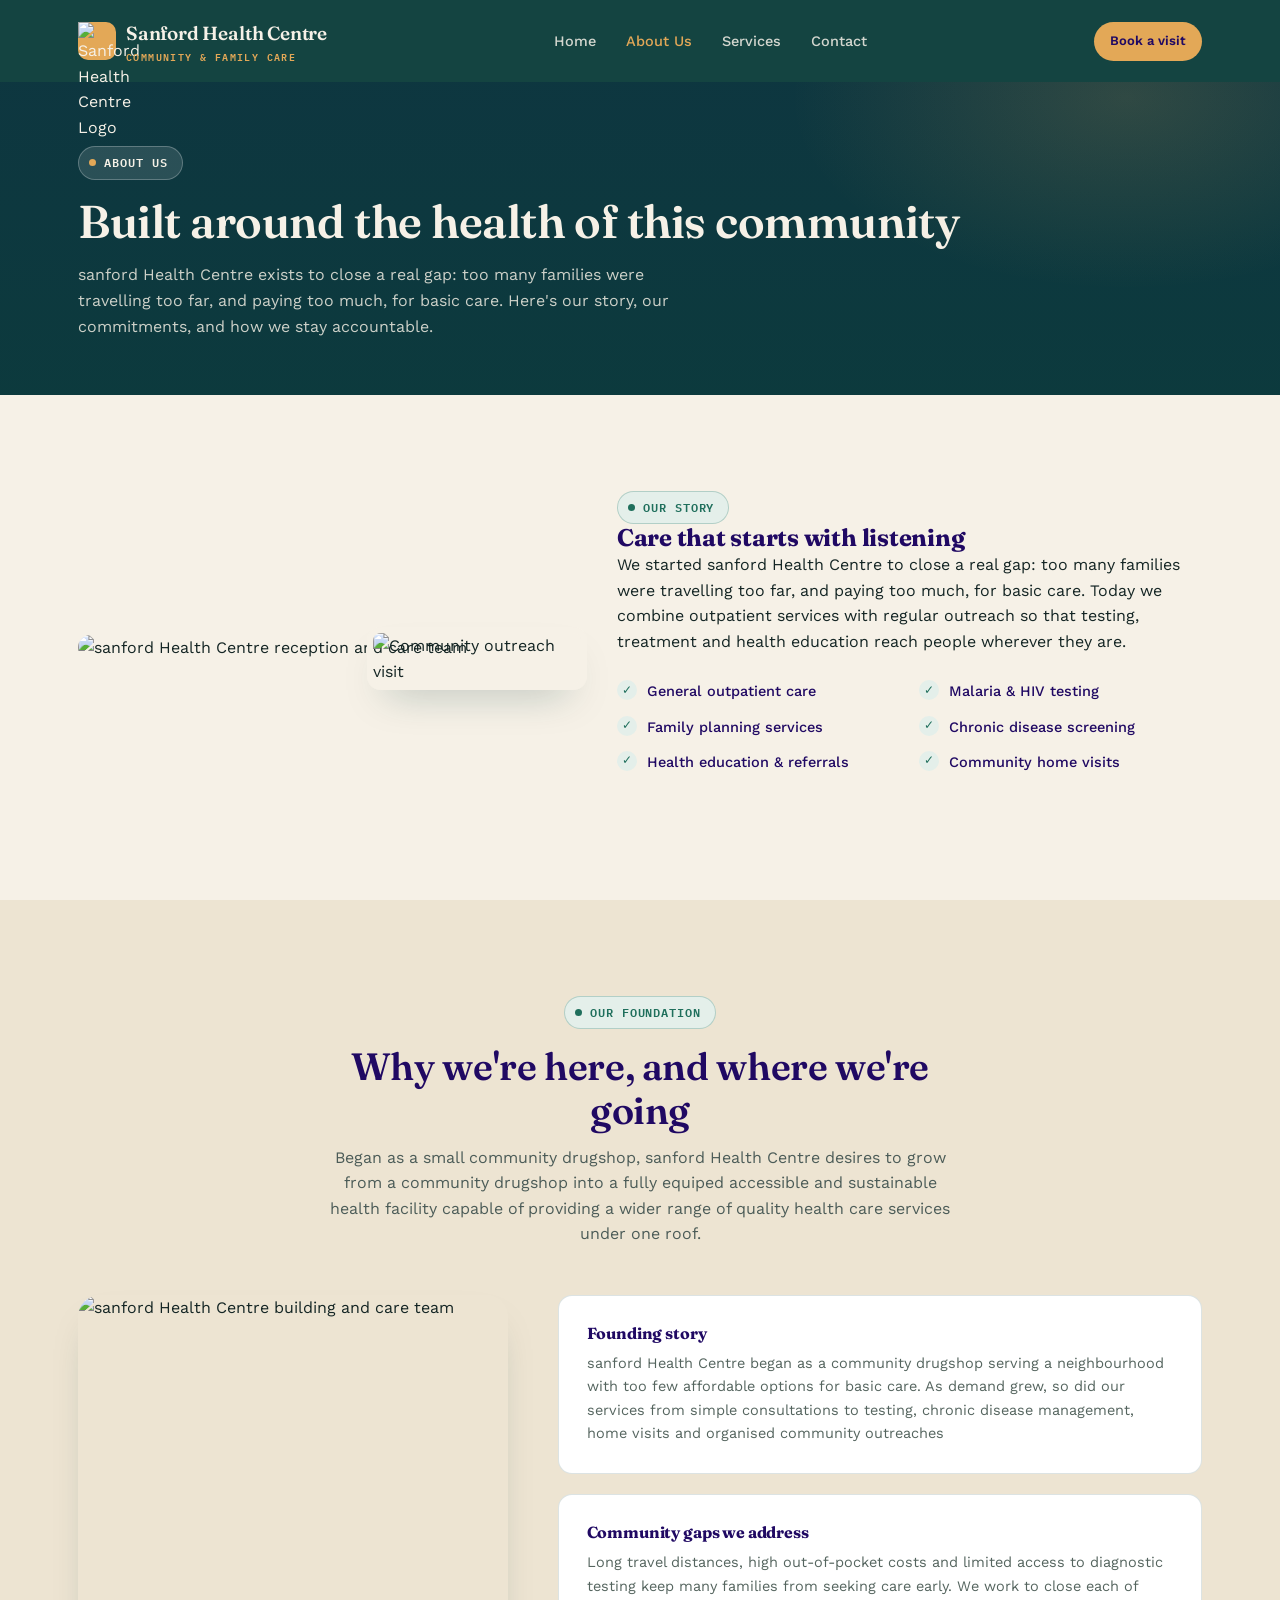
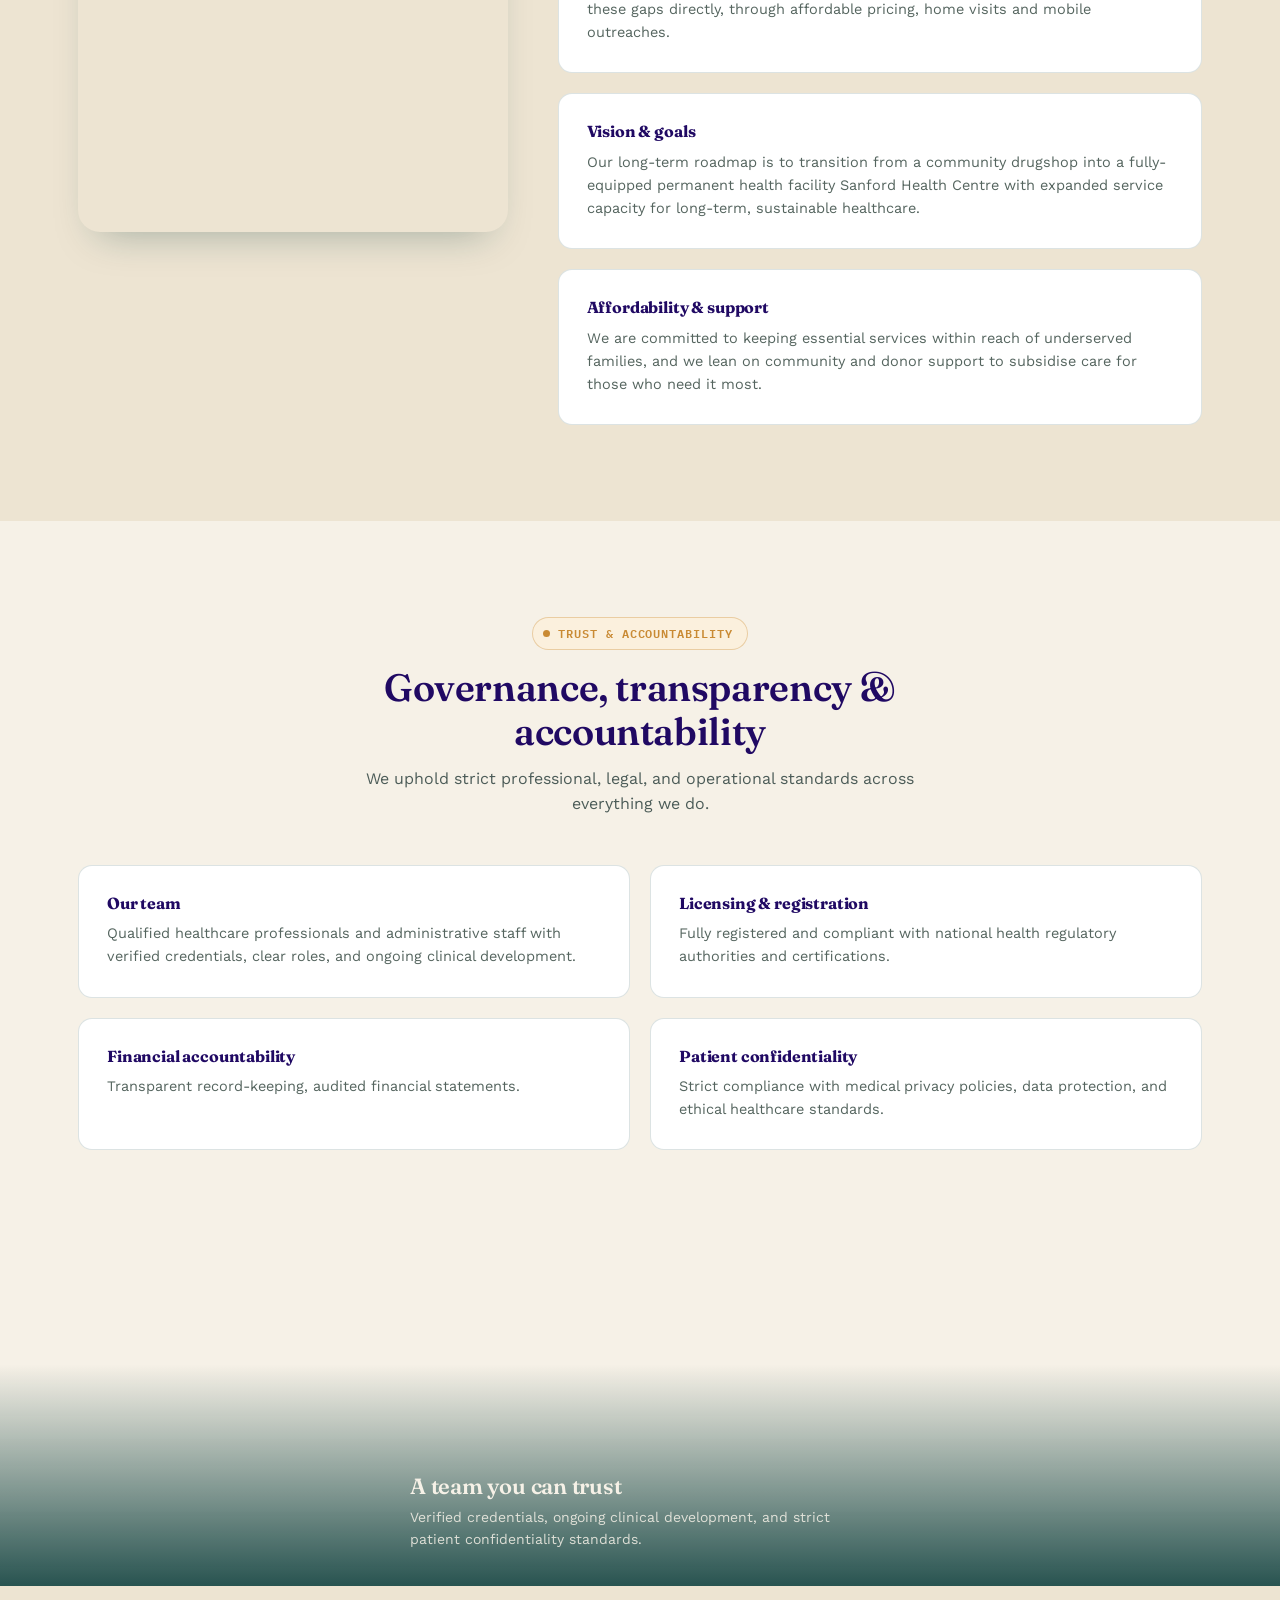
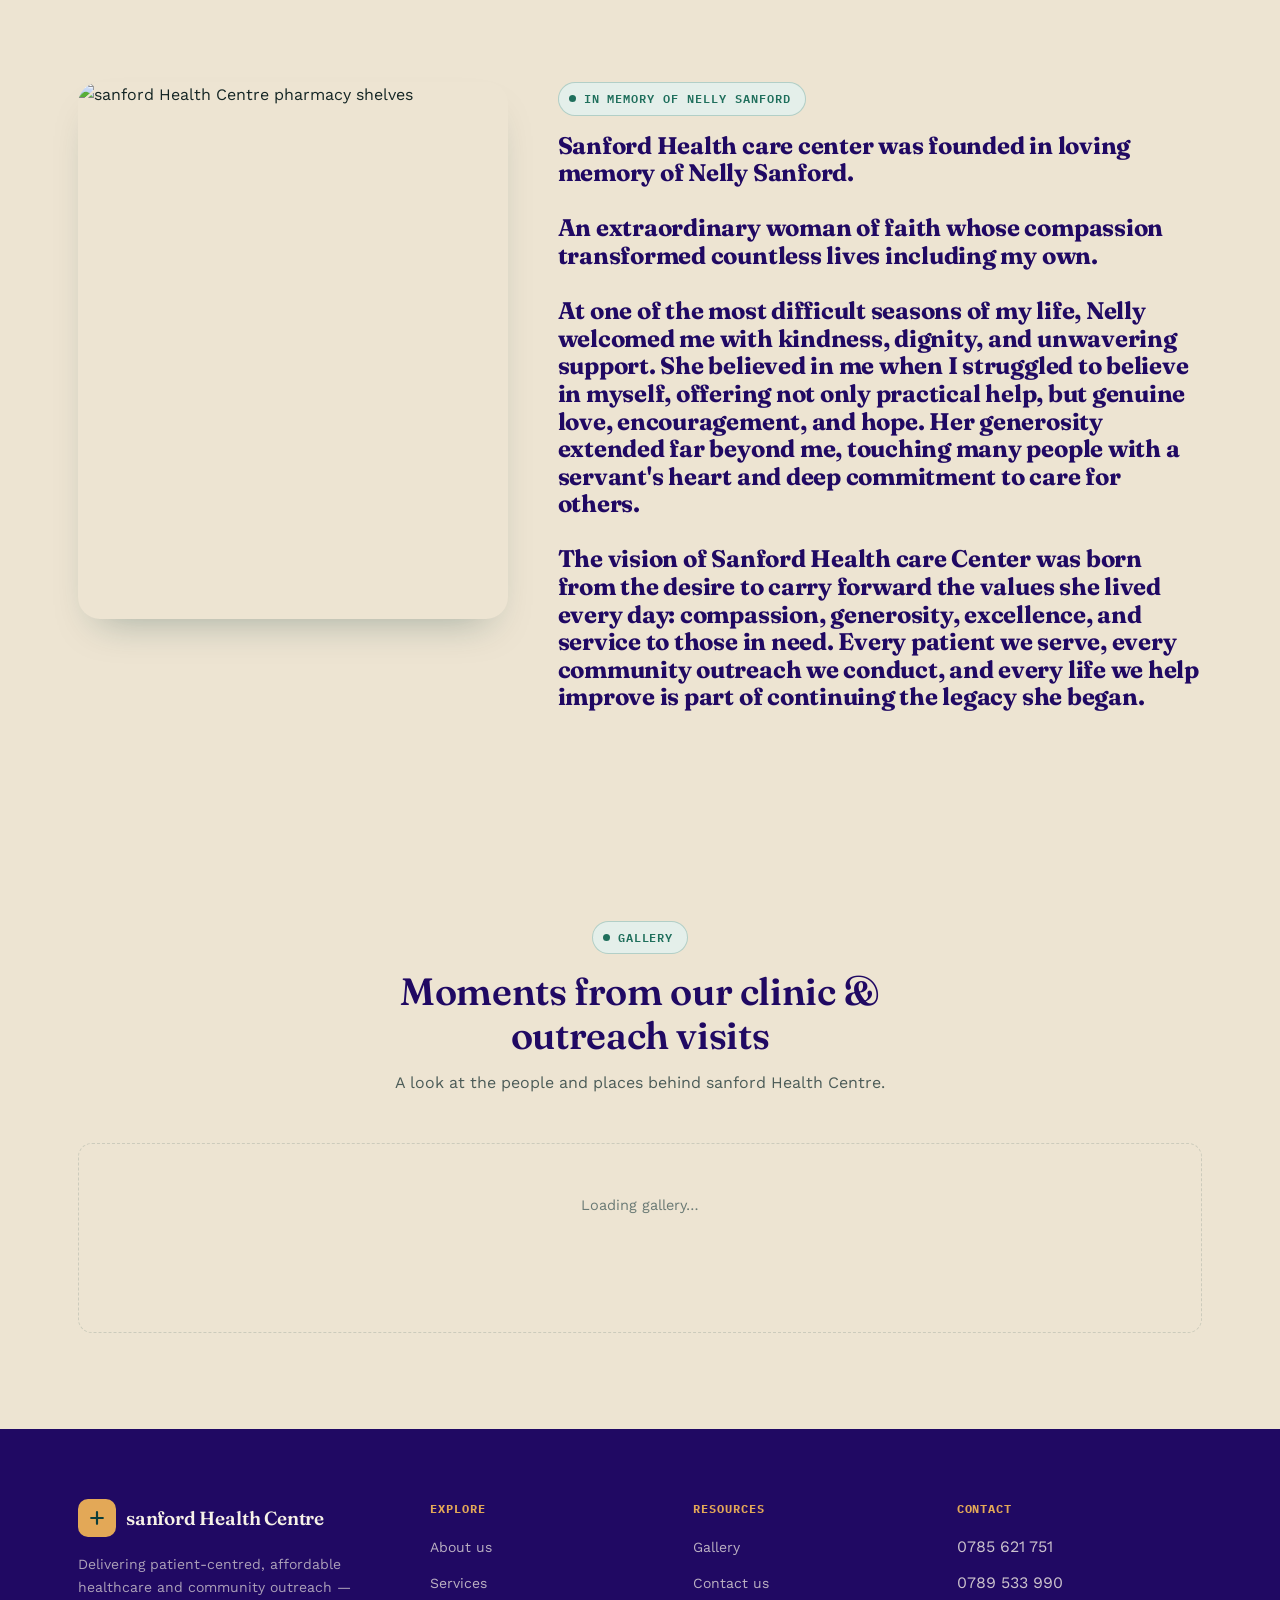
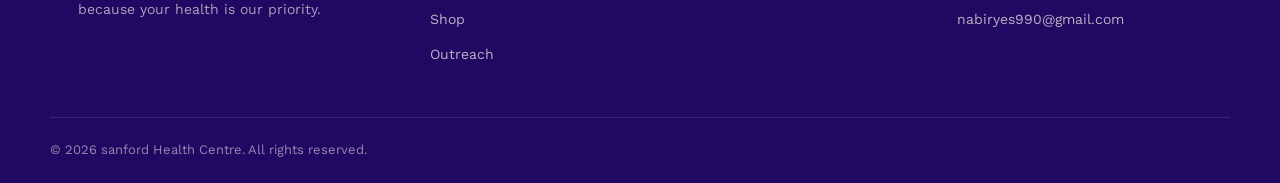
==== commit 5508c0c5: "second" ====
--- a/about-us.html
+++ b/about-us.html
@@ -4,22 +4,21 @@
 <head>
     <meta charset="UTF-8">
     <meta name="viewport" content="width=device-width, initial-scale=1.0">
-    <title>About Us — Stanford Health Centre</title>
+    <title>About Us — sanford Health Centre</title>
     <meta name="description"
-        content="Learn why Stanford Health Centre was founded, the gaps we address, our vision for growth, and how we stay accountable to patients and donors.">
-    <meta name="keywords" content="Stanford Health Centre, about us, community health, healthcare mission, governance">
-    <meta name="author" content="Stanford Health Centre">
+        content="Learn why sanford Health Centre was founded, the gaps we address, our vision for growth, and how we stay accountable to patients and donors.">
+    <meta name="keywords" content="sanford Health Centre, about us, community health, healthcare mission, governance">
+    <meta name="author" content="sanford Health Centre">
 
     <meta property="og:type" content="website">
-    <meta property="og:title" content="About Us — Stanford Health Centre">
+    <meta property="og:title" content="About Us — sanford Health Centre">
     <meta property="og:description"
-        content="Why Stanford Health Centre was founded, the community gaps we address, and how we stay accountable to patients and donors.">
-    <meta property="og:image" content="https://picsum.photos/seed/stanford-og/1200/630">
+        content="Why sanford Health Centre was founded, the community gaps we address, and how we stay accountable to patients and donors.">
+    <meta property="og:image" content="https://picsum.photos/seed/sanford-og/1200/630">
     <meta name="twitter:card" content="summary_large_image">
-    <link rel="canonical" href="https://www.stanfordhealthcentre.org/about-us.html">
-
-    <link rel="icon"
-        href="data:image/svg+xml,<svg xmlns=%22http://www.w3.org/2000/svg%22 viewBox=%220 0 100 100%22><rect width=%22100%22 height=%22100%22 rx=%2224%22 fill=%22%230B3D3B%22/><path d=%22M50 22v56M22 50h56%22 stroke=%22%23E3A857%22 stroke-width=%2212%22 stroke-linecap=%22round%22/></svg>">
+    <link rel="canonical" href="https://www.sanfordhealthcentre.org/about-us.html">
+
+<link rel="icon" type="image/png" href="https://res.cloudinary.com/dupeojmpy/image/upload/v1786639503/_20260813_172614_uf5qdo.png">
 
     <link rel="preconnect" href="https://fonts.googleapis.com">
     <link rel="stylesheet" href="css/style.css">
@@ -32,18 +31,17 @@
         <nav class="nav wrap">
             <a href="index.html" class="brand">
                 <span class="brand-mark">
-                    <svg viewBox="0 0 24 24" fill="none" xmlns="http://www.w3.org/2000/svg">
-                        <path d="M12 5v14M5 12h14" stroke="#0B3D3B" stroke-width="2.6" stroke-linecap="round" />
-                    </svg>
+                    <img src="https://res.cloudinary.com/dupeojmpy/image/upload/v1786639503/_20260813_172614_uf5qdo.png"
+                        alt="Sanford Health Centre Logo">
                 </span>
-                <span class="brand-name">Stanford Health Centre<span>Community &amp; Family Care</span></span>
+                <span class="brand-name">Sanford Health Centre<span>Community &amp; Family Care</span></span>
             </a>
 
             <ul class="nav-links" id="navLinks">
                 <li><a href="index.html">Home</a></li>
                 <li><a href="about-us.html" class="active">About Us</a></li>
                 <li><a href="services.html">Services</a></li>
-                <li><a href="shop.html">Shop</a></li>
+                <!-- <li><a href="shop.html">Shop</a></li> -->
                 <li><a href="contact.html">Contact</a></li>
             </ul>
 
@@ -62,7 +60,7 @@
         <div class="wrap">
             <span class="lab-label dark">About us</span>
             <h1>Built around the health of this community</h1>
-            <p>Stanford Health Centre exists to close a real gap: too many families were travelling too far, and paying
+            <p>sanford Health Centre exists to close a real gap: too many families were travelling too far, and paying
                 too much, for basic care. Here's our story, our commitments, and how we stay accountable.</p>
         </div>
     </section>
@@ -72,14 +70,14 @@
         <div class="wrap about">
             <div class="about-media">
                 <img src="https://res.cloudinary.com/dupeojmpy/image/upload/v1786359760/IMG-20260805-WA0044_kny1z6.jpg"
-                    alt="Stanford Health Centre reception and care team">
+                    alt="sanford Health Centre reception and care team">
                 <img class="about-media-small" src="https://res.cloudinary.com/dupeojmpy/image/upload/v1786359759/IMG-20260805-WA0041_sysnjo.jpg"
                     alt="Community outreach visit">
             </div>
             <div class="about-content">
                 <span class="lab-label">Our story</span>
                 <h2>Care that starts with listening</h2>
-                <p>We started Stanford Health Centre to close a real gap: too many families were travelling too far, and
+                <p>We started sanford Health Centre to close a real gap: too many families were travelling too far, and
                     paying too much, for basic care. Today we combine outpatient services with regular outreach so that
                     testing, treatment and health education reach people wherever they are.</p>
                 <ul class="about-points">
@@ -90,13 +88,13 @@
                     <li><span class="check">✓</span> Health education &amp; referrals</li>
                     <li><span class="check">✓</span> Community home visits</li>
                 </ul>
-                <div class="about-values">
+                <!-- <div class="about-values">
                     <span class="lab-label amber">Compassion</span>
                     <span class="lab-label amber">Integrity</span>
                     <span class="lab-label amber">Excellence</span>
                     <span class="lab-label amber">Equity</span>
                     <span class="lab-label amber">Accountability</span>
-                </div>
+                </div> -->
             </div>
         </div>
     </section>
@@ -107,20 +105,20 @@
             <div class="section-head center">
                 <span class="lab-label">Our foundation</span>
                 <h2>Why we're here, and where we're going</h2>
-                <p>Began as a small community drugshop, Stanford Health Centre desires to grow from a community drugshop into a fully equiped accessible and sustainable
+                <p>Began as a small community drugshop, sanford Health Centre desires to grow from a community drugshop into a fully equiped accessible and sustainable
                     health facility capable of providing a wider range of quality health care services under one roof.
                     </p>
             </div>
             <div class="split-media">
                 <div class="split-media-img">
                     <img src="https://res.cloudinary.com/dupeojmpy/image/upload/v1786359759/IMG-20260805-WA0040_wo0gsb.jpg"
-                        alt="Stanford Health Centre building and care team" loading="lazy">
+                        alt="sanford Health Centre building and care team" loading="lazy">
                 </div>
                 <div class="split-media-body">
                     <div class="info-grid">
                         <div class="info-card">
                             <h4>Founding story</h4>
-                            <p>Stanford Health Centre began as a community drugshop serving a neighbourhood with too few
+                            <p>sanford Health Centre began as a community drugshop serving a neighbourhood with too few
                                 affordable options for basic care. As demand grew, so did our services  from simple
                                 consultations to testing, chronic disease management, home visits and organised community outreaches 
                             </p>
@@ -188,6 +186,37 @@
             <p>Verified credentials, ongoing clinical development, and strict patient confidentiality standards.</p>
         </div>
     </section>
+    <section style="background:var(--sand-dark)">
+        <div class="wrap">
+            <div class="split-media">
+                <div class="split-media-img">
+                    <img src="https://res.cloudinary.com/dupeojmpy/image/upload/v1786639503/IMG-20260807-WA0030_x74wjh.jpg"
+                        alt="sanford Health Centre pharmacy shelves" loading="lazy">
+                </div>
+                <div class="split-media-body">
+                    <span class="lab-label">In memory of Nelly Sanford</span>
+                    <h2 style="margin:16px 0 18px;">Sanford Health care center was founded in loving memory of Nelly Sanford.<br><br>
+                    
+                    An extraordinary woman of faith whose compassion transformed countless lives including my own.<br><br>
+                    
+                    At one of the most difficult seasons of my life, Nelly welcomed me with kindness, dignity, and unwavering support. She
+                    believed in me when I struggled to believe in myself, offering not only practical help, but genuine love, encouragement,
+                    and hope. Her generosity extended far beyond me, touching many people with a servant's heart and deep commitment to care
+                    for others.<br><br>
+                    
+                    The vision of Sanford Health care Center was born from the desire to carry forward the values she lived every day:
+                    compassion, generosity, excellence, and service to those in need. Every patient we serve, every community outreach we
+                    conduct, and every life we help improve is part of continuing the legacy she began.</h2>
+                    <!-- <ul class="about-points">
+                        <li><span class="check">✓</span> Verified, correctly stored medicines</li>
+                        <li><span class="check">✓</span> Prices kept affordable for the community</li>
+                        <li><span class="check">✓</span> Pharmacist-checked before dispensing</li>
+                        <li><span class="check">✓</span> Stock levels updated in real time</li>
+                    </ul> -->
+                </div>
+            </div>
+        </div>
+    </section>
 
     <!-- ================= GALLERY (DYNAMIC — do not modify) ================= -->
     <section id="gallery" style="background:var(--sand-dark)">
@@ -195,7 +224,7 @@
             <div class="section-head center">
                 <span class="lab-label">Gallery</span>
                 <h2>Moments from our clinic &amp; outreach visits</h2>
-                <p>A look at the people and places behind Stanford Health Centre.</p>
+                <p>A look at the people and places behind sanford Health Centre.</p>
             </div>
             <div class="gallery-grid" id="galleryGrid">
                 <div class="load-state">Loading gallery…</div>
@@ -211,11 +240,11 @@
                     <span class="brand-mark"><svg viewBox="0 0 24 24" fill="none">
                             <path d="M12 5v14M5 12h14" stroke="#0B3D3B" stroke-width="2.6" stroke-linecap="round" />
                         </svg></span>
-                    <span class="brand-name">Stanford Health Centre</span>
+                    <span class="brand-name">sanford Health Centre</span>
                 </a>
                 <p>Delivering patient-centred, affordable healthcare and community outreach — because your health is our
                     priority.</p>
-                <div class="social-row">
+                <!-- <div class="social-row">
                     <a href="#" aria-label="Facebook"><svg width="16" height="16" viewBox="0 0 24 24" fill="none">
                             <path d="M14 9h3V5h-3c-2.2 0-4 1.8-4 4v2H7v4h3v6h4v-6h3l1-4h-4V9c0-.6.4-1 1-1Z"
                                 fill="#F6F1E7" />
@@ -228,7 +257,7 @@
                             <rect x="3" y="3" width="18" height="18" rx="5" stroke="#F6F1E7" stroke-width="1.4" />
                             <circle cx="12" cy="12" r="4" stroke="#F6F1E7" stroke-width="1.4" />
                         </svg></a>
-                </div>
+                </div> -->
             </div>
             <div class="footer-col">
                 <h5>Explore</h5>
@@ -244,7 +273,7 @@
                 <ul>
                     <li><a href="about-us.html#gallery">Gallery</a></li>
                     <li><a href="contact.html">Contact us</a></li>
-                    <li><a href="admin.html">Staff login</a></li>
+                    
                 </ul>
             </div>
             <div class="footer-col">
@@ -257,8 +286,8 @@
             </div>
         </div>
         <div class="wrap footer-bottom">
-            <span>&copy; <span id="year"></span> Stanford Health Centre. All rights reserved.</span>
-            <span>Designed for community-first healthcare.</span>
+            <span>&copy; <span id="year"></span> sanford Health Centre. All rights reserved.</span>
+            <!-- <span>Designed for community-first healthcare.</span> -->
         </div>
     </footer>
 
--- a/css/style.css
+++ b/css/style.css
@@ -1,5 +1,5 @@
 /* ============================================================
-   STANFORD HEALTH CENTRE — Design System
+   sanford HEALTH CENTRE — Design System
    Display: Fraunces (warm serif, editorial trust)
    Body:    Work Sans (clean, highly legible)
    Utility: IBM Plex Mono (lab-label tags, prices, meta)
@@ -9,9 +9,11 @@
 
 :root {
   --ink: #142524;
-  --teal-900: #0B3D3B;
+  /* --teal-900: #0B3D3B; */
+  --teal-900: #200963;
   --teal-800: #103F3C;
   --teal-700: #1F6F5C;
+  /* --teal-700: #4a29db; */
   --teal-100: #E4EFEA;
   --sand: #F6F1E7;
   --sand-dark: #EDE4D2;
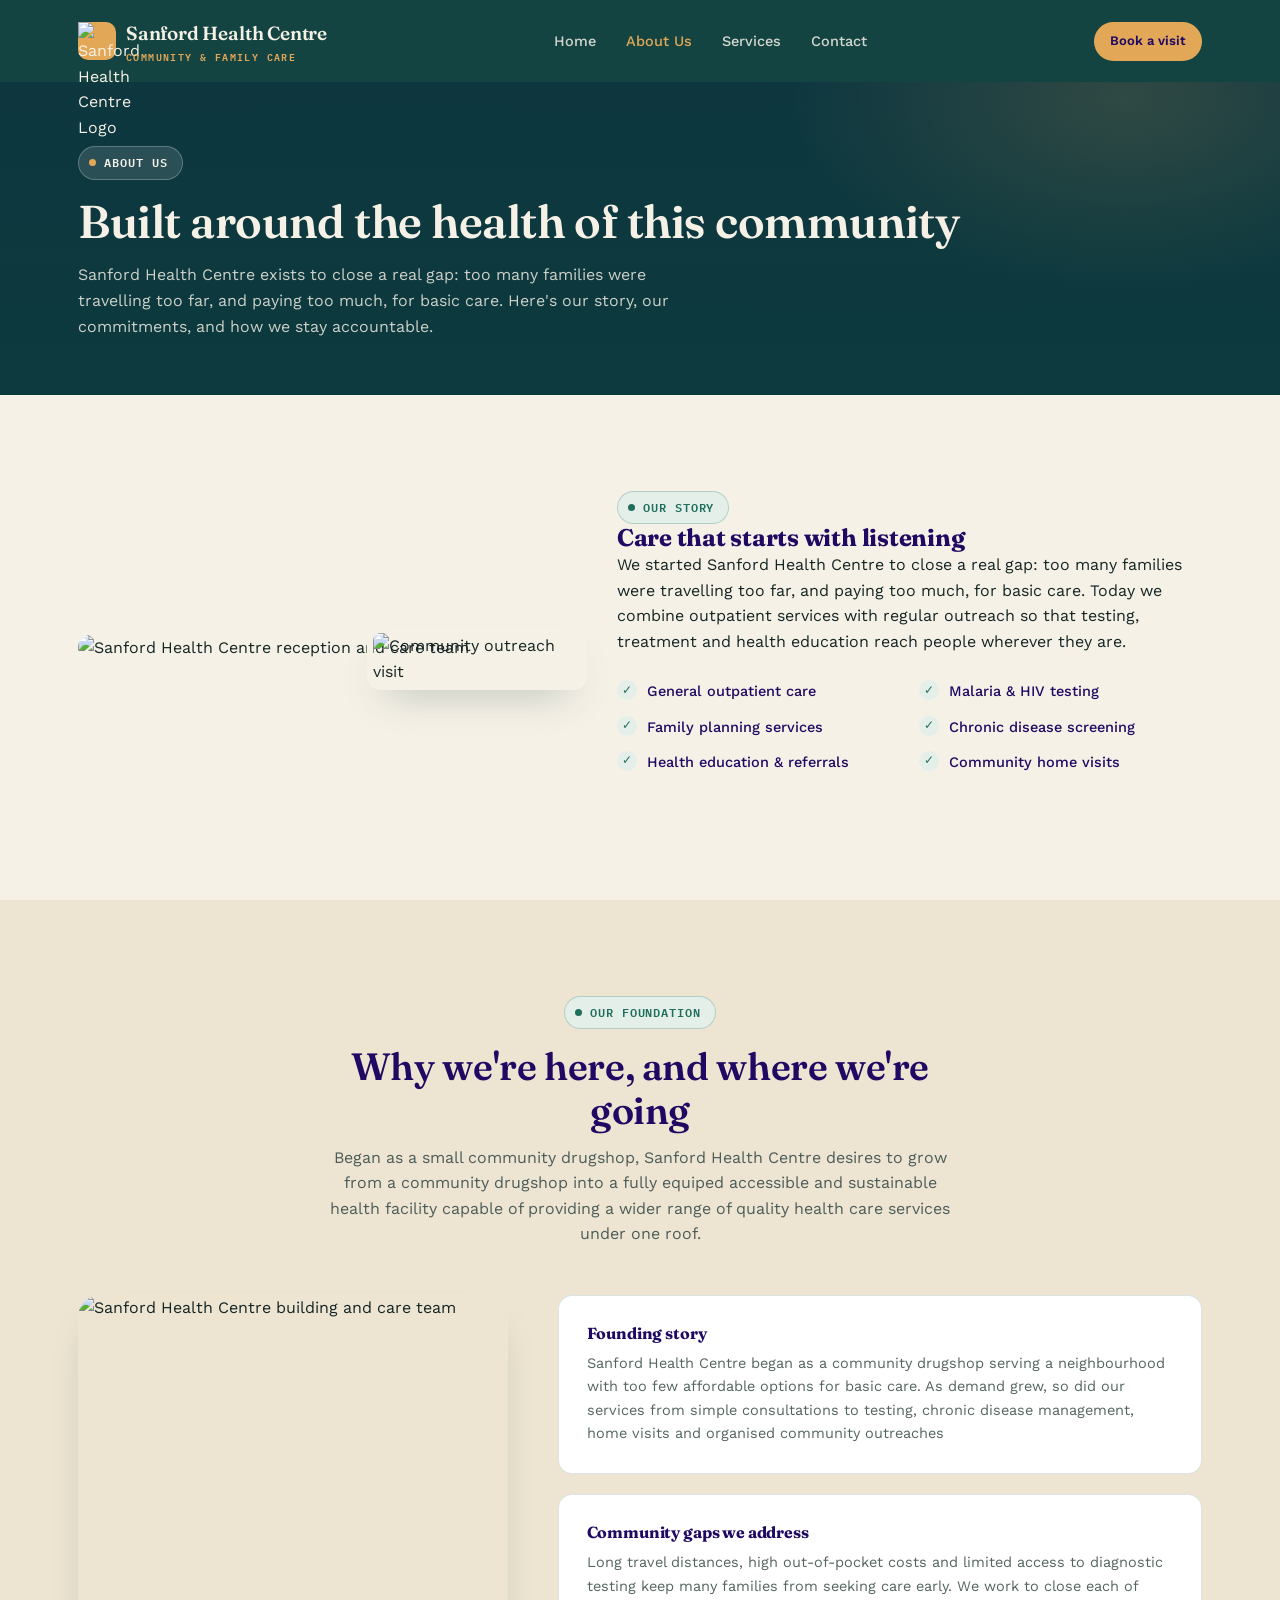
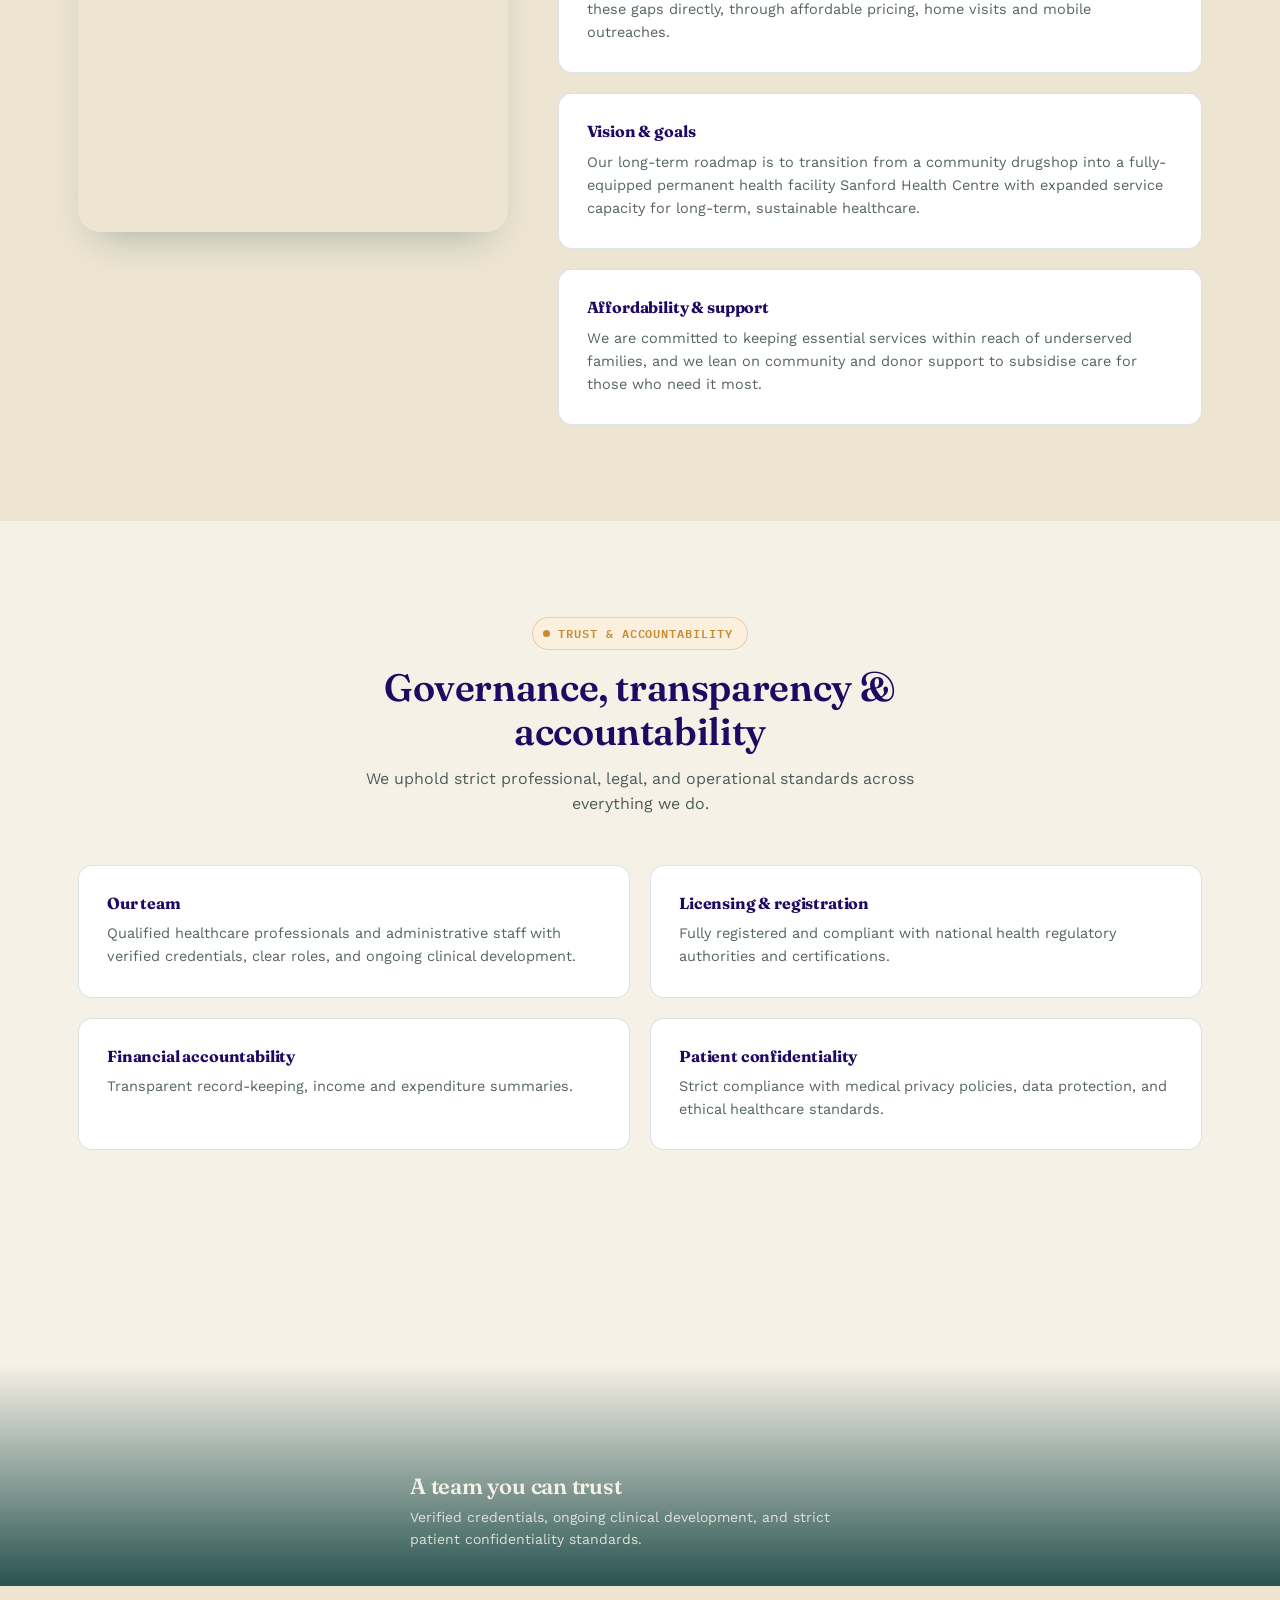
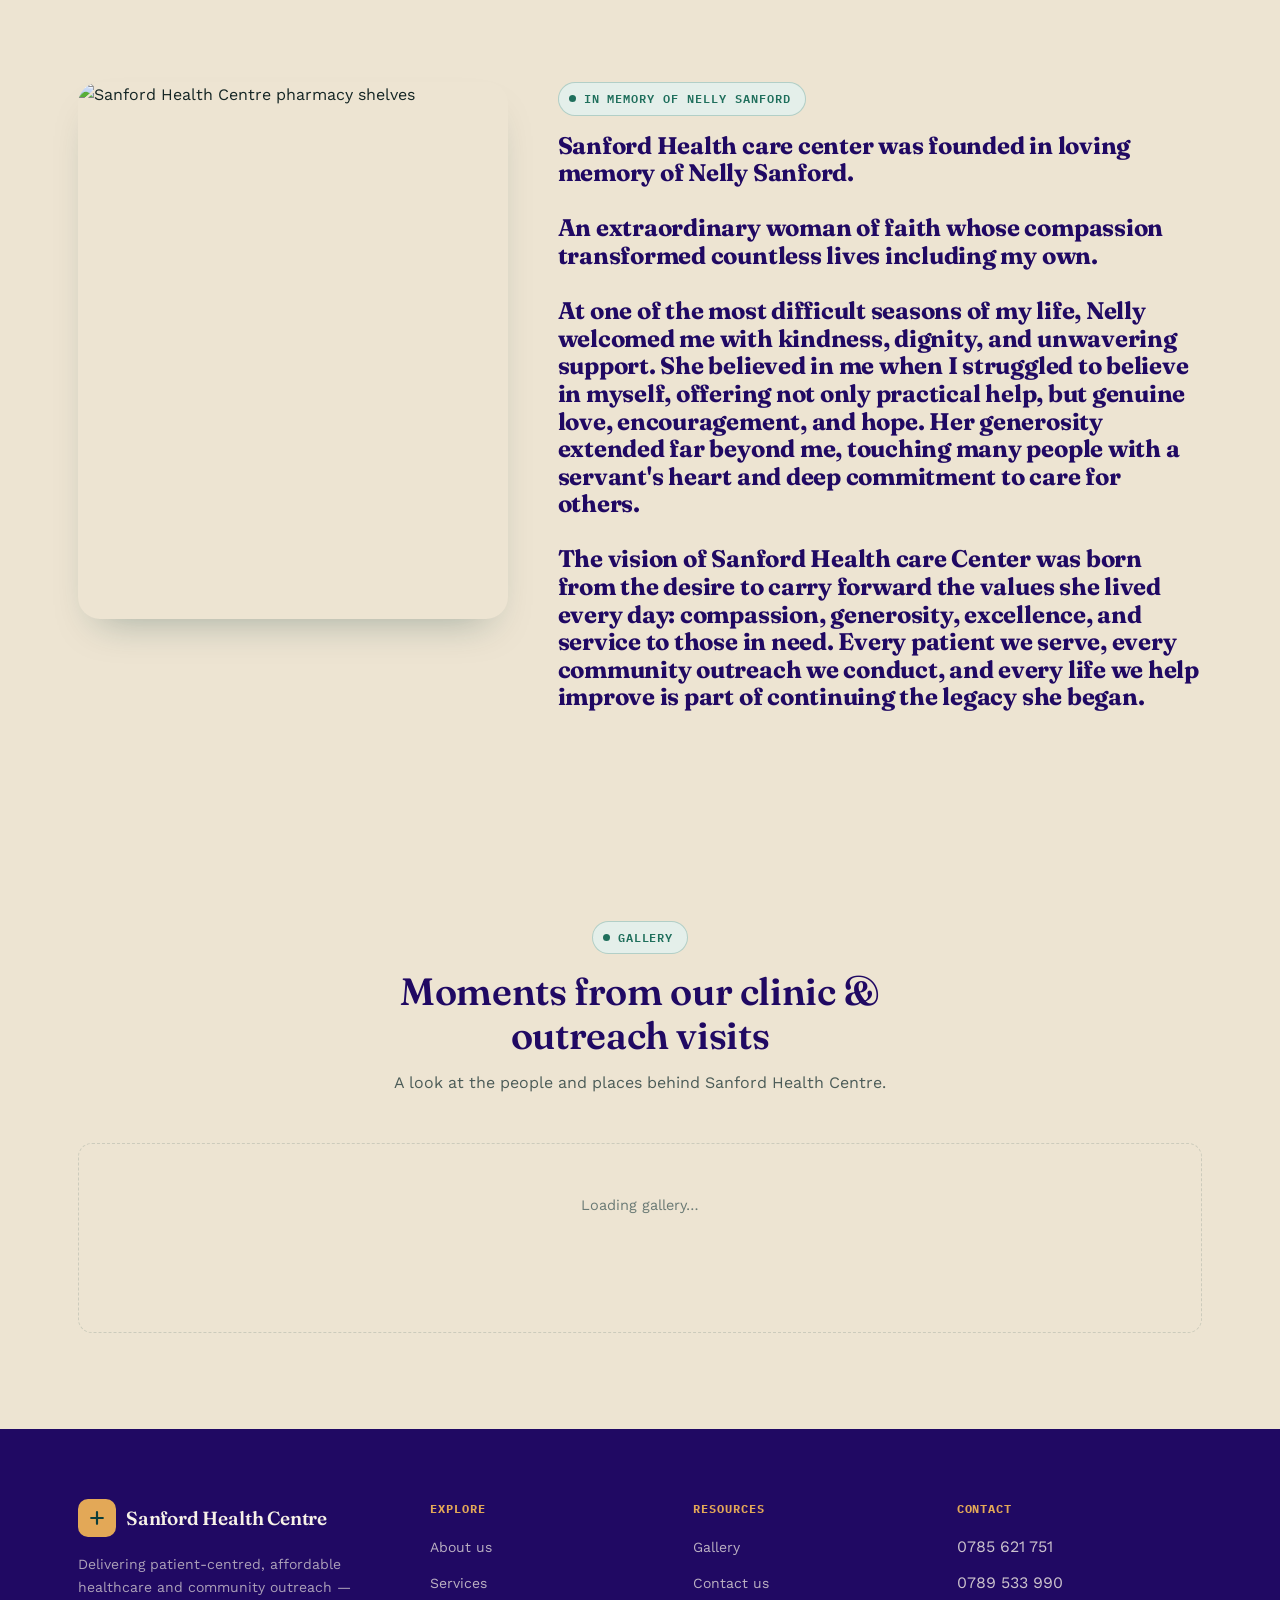
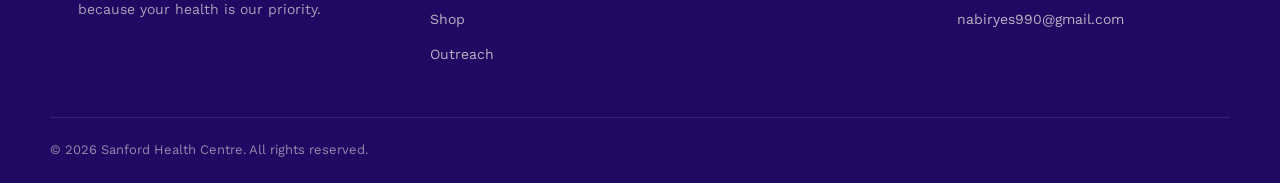
==== commit dd156bab: "new" ====
--- a/about-us.html
+++ b/about-us.html
@@ -4,19 +4,19 @@
 <head>
     <meta charset="UTF-8">
     <meta name="viewport" content="width=device-width, initial-scale=1.0">
-    <title>About Us — sanford Health Centre</title>
+    <title>About Us — Sanford Health Centre</title>
     <meta name="description"
-        content="Learn why sanford Health Centre was founded, the gaps we address, our vision for growth, and how we stay accountable to patients and donors.">
-    <meta name="keywords" content="sanford Health Centre, about us, community health, healthcare mission, governance">
-    <meta name="author" content="sanford Health Centre">
+        content="Learn why Sanford Health Centre was founded, the gaps we address, our vision for growth, and how we stay accountable to patients and donors.">
+    <meta name="keywords" content="Sanford Health Centre, about us, community health, healthcare mission, governance">
+    <meta name="author" content="Sanford Health Centre">
 
     <meta property="og:type" content="website">
-    <meta property="og:title" content="About Us — sanford Health Centre">
+    <meta property="og:title" content="About Us — Sanford Health Centre">
     <meta property="og:description"
-        content="Why sanford Health Centre was founded, the community gaps we address, and how we stay accountable to patients and donors.">
-    <meta property="og:image" content="https://picsum.photos/seed/sanford-og/1200/630">
+        content="Why Sanford Health Centre was founded, the community gaps we address, and how we stay accountable to patients and donors.">
+    <meta property="og:image" content="https://picsum.photos/seed/Sanford-og/1200/630">
     <meta name="twitter:card" content="summary_large_image">
-    <link rel="canonical" href="https://www.sanfordhealthcentre.org/about-us.html">
+    <link rel="canonical" href="https://www.Sanfordhealthcentre.org/about-us.html">
 
 <link rel="icon" type="image/png" href="https://res.cloudinary.com/dupeojmpy/image/upload/v1786639503/_20260813_172614_uf5qdo.png">
 
@@ -60,7 +60,7 @@
         <div class="wrap">
             <span class="lab-label dark">About us</span>
             <h1>Built around the health of this community</h1>
-            <p>sanford Health Centre exists to close a real gap: too many families were travelling too far, and paying
+            <p>Sanford Health Centre exists to close a real gap: too many families were travelling too far, and paying
                 too much, for basic care. Here's our story, our commitments, and how we stay accountable.</p>
         </div>
     </section>
@@ -70,14 +70,14 @@
         <div class="wrap about">
             <div class="about-media">
                 <img src="https://res.cloudinary.com/dupeojmpy/image/upload/v1786359760/IMG-20260805-WA0044_kny1z6.jpg"
-                    alt="sanford Health Centre reception and care team">
+                    alt="Sanford Health Centre reception and care team">
                 <img class="about-media-small" src="https://res.cloudinary.com/dupeojmpy/image/upload/v1786359759/IMG-20260805-WA0041_sysnjo.jpg"
                     alt="Community outreach visit">
             </div>
             <div class="about-content">
                 <span class="lab-label">Our story</span>
                 <h2>Care that starts with listening</h2>
-                <p>We started sanford Health Centre to close a real gap: too many families were travelling too far, and
+                <p>We started Sanford Health Centre to close a real gap: too many families were travelling too far, and
                     paying too much, for basic care. Today we combine outpatient services with regular outreach so that
                     testing, treatment and health education reach people wherever they are.</p>
                 <ul class="about-points">
@@ -105,20 +105,20 @@
             <div class="section-head center">
                 <span class="lab-label">Our foundation</span>
                 <h2>Why we're here, and where we're going</h2>
-                <p>Began as a small community drugshop, sanford Health Centre desires to grow from a community drugshop into a fully equiped accessible and sustainable
+                <p>Began as a small community drugshop, Sanford Health Centre desires to grow from a community drugshop into a fully equiped accessible and sustainable
                     health facility capable of providing a wider range of quality health care services under one roof.
                     </p>
             </div>
             <div class="split-media">
                 <div class="split-media-img">
                     <img src="https://res.cloudinary.com/dupeojmpy/image/upload/v1786359759/IMG-20260805-WA0040_wo0gsb.jpg"
-                        alt="sanford Health Centre building and care team" loading="lazy">
+                        alt="Sanford Health Centre building and care team" loading="lazy">
                 </div>
                 <div class="split-media-body">
                     <div class="info-grid">
                         <div class="info-card">
                             <h4>Founding story</h4>
-                            <p>sanford Health Centre began as a community drugshop serving a neighbourhood with too few
+                            <p>Sanford Health Centre began as a community drugshop serving a neighbourhood with too few
                                 affordable options for basic care. As demand grew, so did our services  from simple
                                 consultations to testing, chronic disease management, home visits and organised community outreaches 
                             </p>
@@ -167,7 +167,7 @@
                 </div>
                 <div class="info-card">
                     <h4>Financial accountability</h4>
-                    <p>Transparent record-keeping, audited financial statements.</p>
+                    <p>Transparent record-keeping, income and expenditure summaries.</p>
                 </div>
                 <div class="info-card">
                     <h4>Patient confidentiality</h4>
@@ -191,7 +191,7 @@
             <div class="split-media">
                 <div class="split-media-img">
                     <img src="https://res.cloudinary.com/dupeojmpy/image/upload/v1786639503/IMG-20260807-WA0030_x74wjh.jpg"
-                        alt="sanford Health Centre pharmacy shelves" loading="lazy">
+                        alt="Sanford Health Centre pharmacy shelves" loading="lazy">
                 </div>
                 <div class="split-media-body">
                     <span class="lab-label">In memory of Nelly Sanford</span>
@@ -224,7 +224,7 @@
             <div class="section-head center">
                 <span class="lab-label">Gallery</span>
                 <h2>Moments from our clinic &amp; outreach visits</h2>
-                <p>A look at the people and places behind sanford Health Centre.</p>
+                <p>A look at the people and places behind Sanford Health Centre.</p>
             </div>
             <div class="gallery-grid" id="galleryGrid">
                 <div class="load-state">Loading gallery…</div>
@@ -240,7 +240,7 @@
                     <span class="brand-mark"><svg viewBox="0 0 24 24" fill="none">
                             <path d="M12 5v14M5 12h14" stroke="#0B3D3B" stroke-width="2.6" stroke-linecap="round" />
                         </svg></span>
-                    <span class="brand-name">sanford Health Centre</span>
+                    <span class="brand-name">Sanford Health Centre</span>
                 </a>
                 <p>Delivering patient-centred, affordable healthcare and community outreach — because your health is our
                     priority.</p>
@@ -286,7 +286,7 @@
             </div>
         </div>
         <div class="wrap footer-bottom">
-            <span>&copy; <span id="year"></span> sanford Health Centre. All rights reserved.</span>
+            <span>&copy; <span id="year"></span> Sanford Health Centre. All rights reserved.</span>
             <!-- <span>Designed for community-first healthcare.</span> -->
         </div>
     </footer>
--- a/css/style.css
+++ b/css/style.css
@@ -1,5 +1,5 @@
 /* ============================================================
-   sanford HEALTH CENTRE — Design System
+   Sanford HEALTH CENTRE — Design System
    Display: Fraunces (warm serif, editorial trust)
    Body:    Work Sans (clean, highly legible)
    Utility: IBM Plex Mono (lab-label tags, prices, meta)
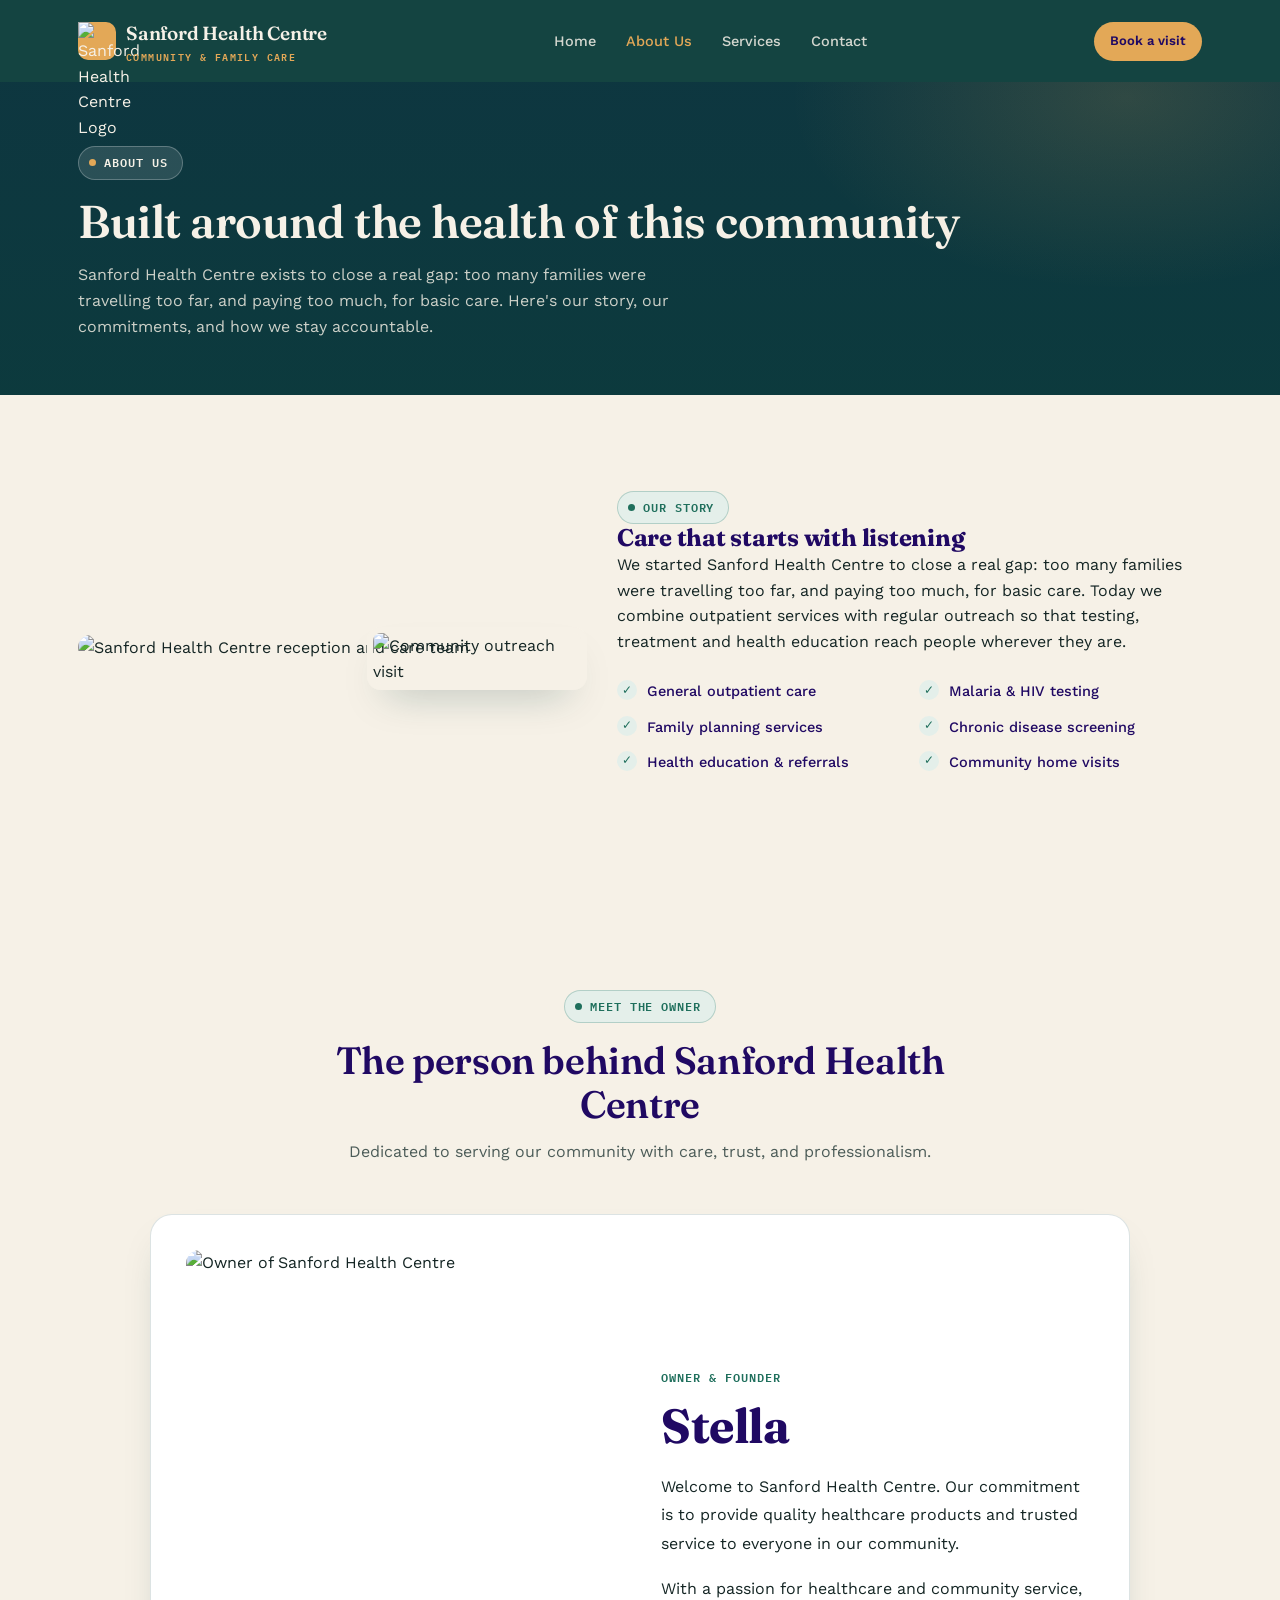
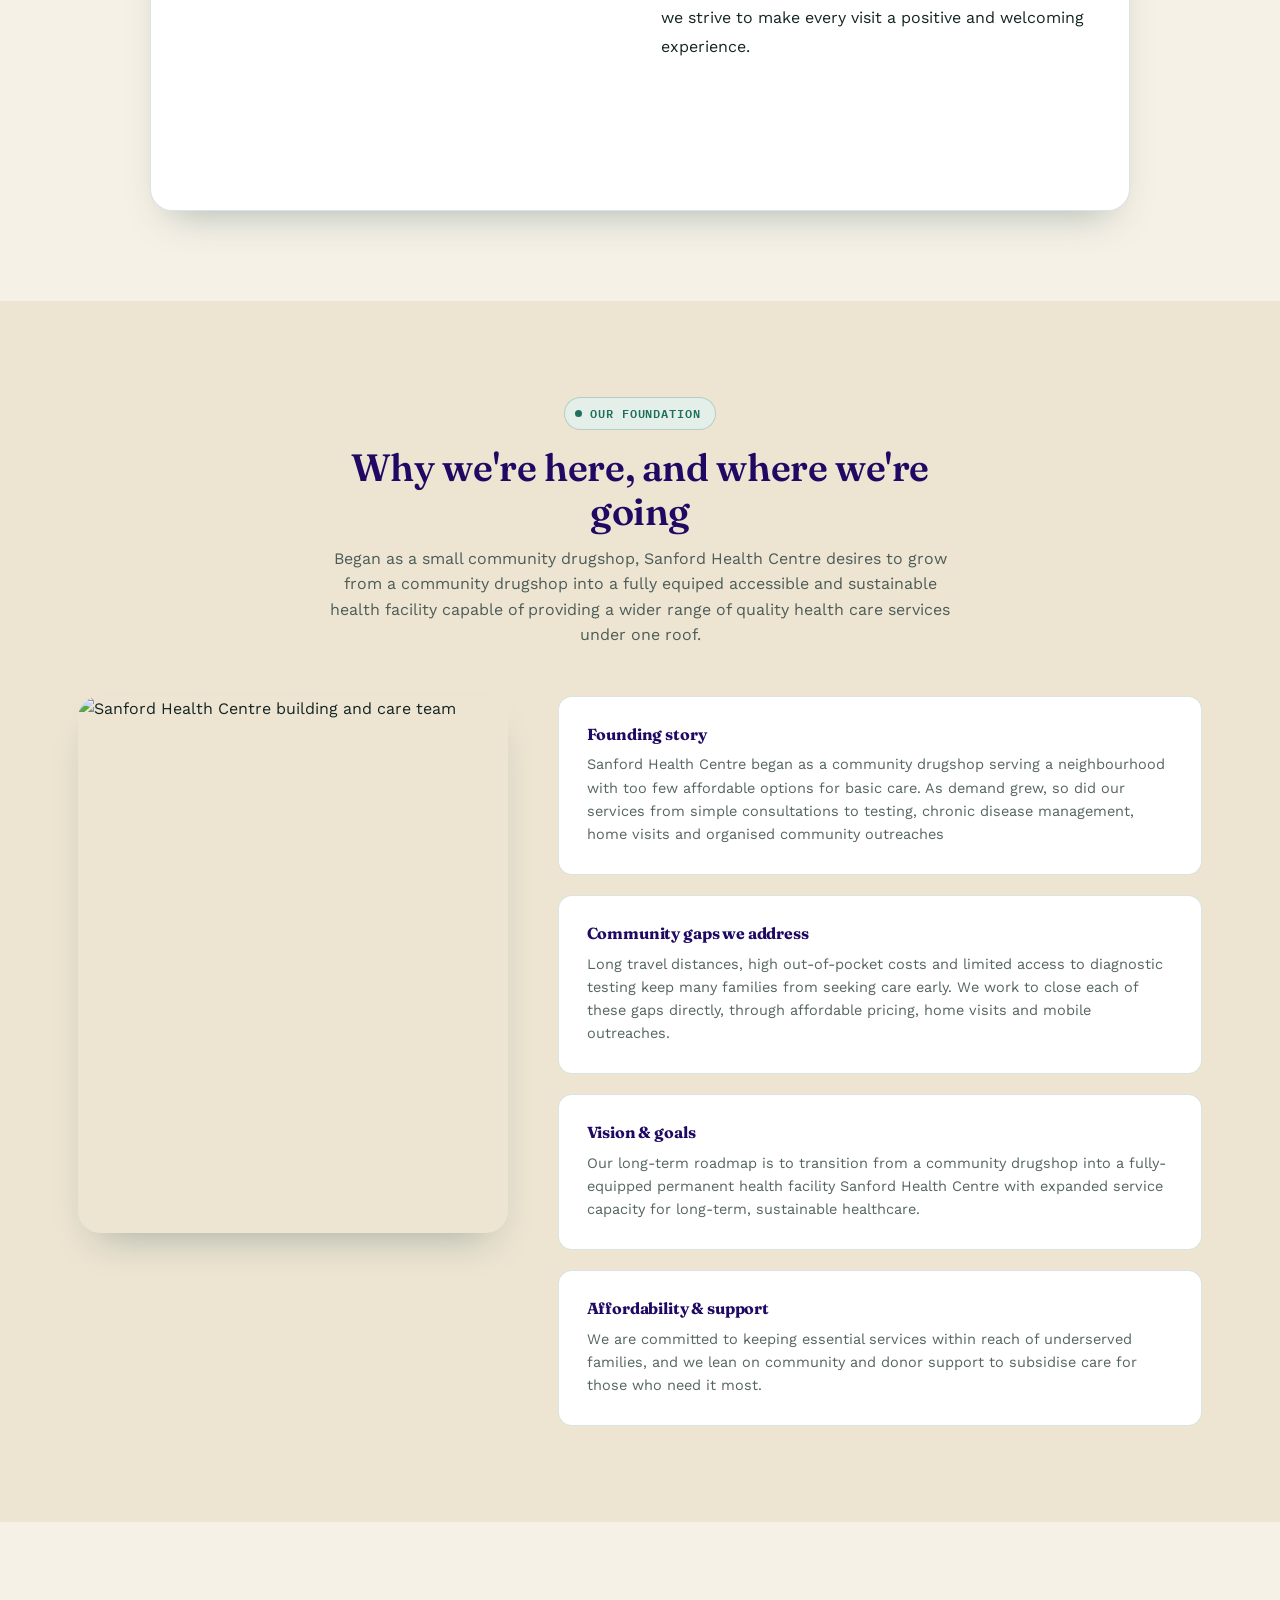
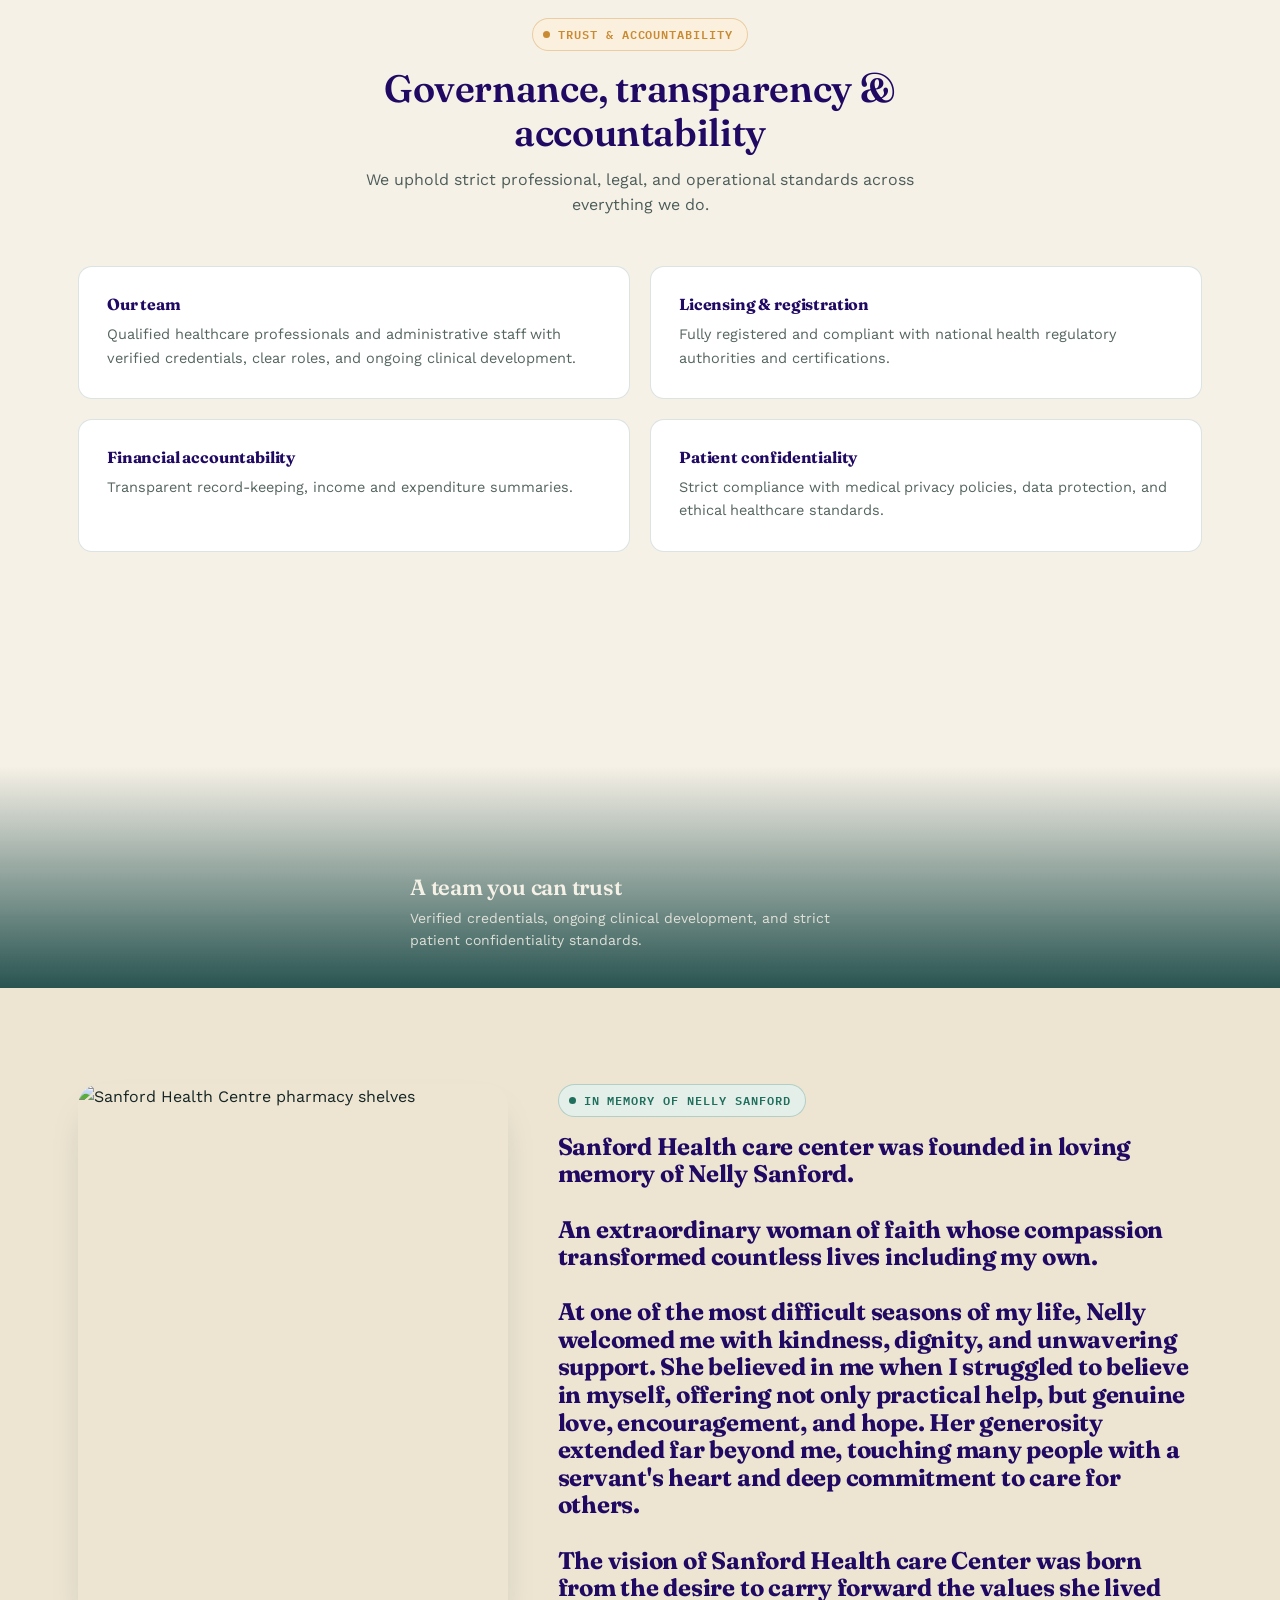
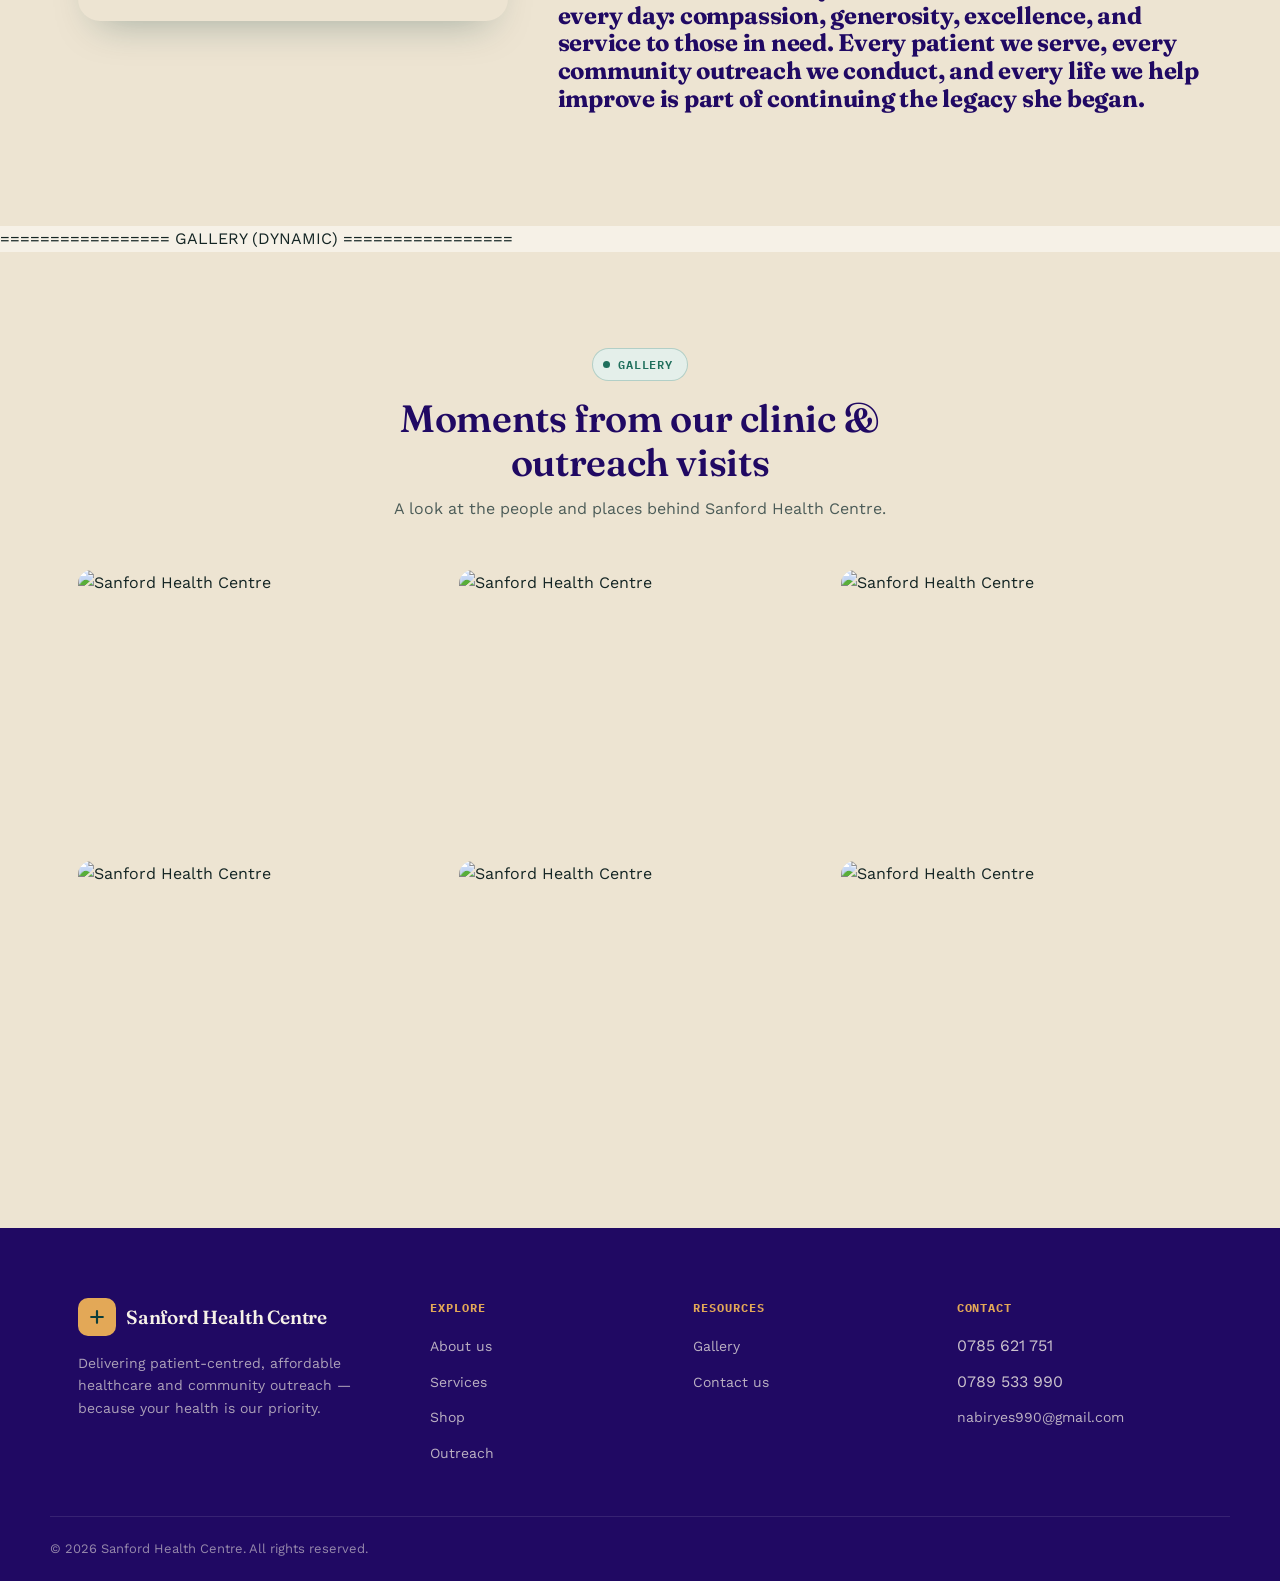
==== commit e9929a42: "late" ====
--- a/about-us.html
+++ b/about-us.html
@@ -95,6 +95,39 @@
                     <span class="lab-label amber">Equity</span>
                     <span class="lab-label amber">Accountability</span>
                 </div> -->
+            </div>
+        </div>
+    </section>
+    <!-- ================= OWNER ================= -->
+    <section id="owner" class="owner-section">
+        <div class="wrap">
+            <div class="section-head center">
+                <span class="lab-label">Meet the Owner</span>
+                <h2>The person behind Sanford Health Centre</h2>
+                <p>Dedicated to serving our community with care, trust, and professionalism.</p>
+            </div>
+    
+            <div class="owner-card">
+                <div class="owner-image">
+                    <img src="https://res.cloudinary.com/dupeojmpy/image/upload/v1787136318/doctor_ebcoqp.jpg" alt="Owner of Sanford Health Centre">
+                </div>
+    
+                <div class="owner-content">
+                    <span class="owner-label">Owner &amp; Founder</span>
+    
+                    <h3>Stella </h3>
+    
+                    <p>
+                        Welcome to Sanford Health Centre. Our commitment is to provide
+                        quality healthcare products and trusted service to everyone
+                        in our community.
+                    </p>
+    
+                    <p>
+                        With a passion for healthcare and community service, we strive
+                        to make every visit a positive and welcoming experience.
+                    </p>
+                </div>
             </div>
         </div>
     </section>
@@ -218,8 +251,8 @@
         </div>
     </section>
 
-    <!-- ================= GALLERY (DYNAMIC — do not modify) ================= -->
-    <section id="gallery" style="background:var(--sand-dark)">
+    ================= GALLERY (DYNAMIC) =================
+    <!-- <section id="gallery" style="background:var(--sand-dark)">
         <div class="wrap">
             <div class="section-head center">
                 <span class="lab-label">Gallery</span>
@@ -228,6 +261,42 @@
             </div>
             <div class="gallery-grid" id="galleryGrid">
                 <div class="load-state">Loading gallery…</div>
+            </div>
+        </div>
+    </section> -->
+    <!-- ================= GALLERY ================= -->
+    <section id="gallery" style="background:var(--sand-dark)">
+        <div class="wrap">
+            <div class="section-head center">
+                <span class="lab-label">Gallery</span>
+                <h2>Moments from our clinic &amp; outreach visits</h2>
+                <p>A look at the people and places behind Sanford Health Centre.</p>
+            </div>
+    
+            <div class="gallery-grid">
+                <div class="gallery-card">
+                    <img src="https://res.cloudinary.com/dupeojmpy/image/upload/v1786359760/IMG-20260805-WA0047_x52r0c.jpg" alt="Sanford Health Centre">
+                </div>
+    
+                <div class="gallery-card">
+                    <img src="https://res.cloudinary.com/dupeojmpy/image/upload/v1786359759/IMG-20260805-WA0039_mojtfa.jpg" alt="Sanford Health Centre">
+                </div>
+    
+                <div class="gallery-card">
+                    <img src="https://res.cloudinary.com/dupeojmpy/image/upload/v1786359759/IMG-20260805-WA0040_wo0gsb.jpg" alt="Sanford Health Centre">
+                </div>
+    
+                <div class="gallery-card">
+                    <img src="https://res.cloudinary.com/dupeojmpy/image/upload/v1786359760/IMG-20260805-WA0046_c4co4h.jpg" alt="Sanford Health Centre">
+                </div>
+    
+                <div class="gallery-card">
+                    <img src="https://res.cloudinary.com/dupeojmpy/image/upload/v1786639503/IMG-20260811-WA0014_iswnth.jpg" alt="Sanford Health Centre">
+                </div>
+    
+                <div class="gallery-card">
+                    <img src="https://res.cloudinary.com/dupeojmpy/image/upload/v1786359761/IMG-20260805-WA0048_kijvdh.jpg" alt="Sanford Health Centre">
+                </div>
             </div>
         </div>
     </section>
--- a/css/style.css
+++ b/css/style.css
@@ -336,12 +336,31 @@
 .event-cta { justify-self: end; }
 
 /* ================= GALLERY (DYNAMIC) ================= */
-.gallery-grid {
+/* .gallery-grid {
   display: grid;
   grid-template-columns: repeat(4, 1fr);
   grid-auto-rows: 190px;
   gap: 16px;
-}
+} */
+ .gallery-grid {
+   display: grid;
+   grid-template-columns: repeat(3, 1fr);
+   gap: 20px;
+ }
+
+ .gallery-card {
+   width: 100%;
+   aspect-ratio: 4 / 3;
+   overflow: hidden;
+   border-radius: 14px;
+ }
+
+ .gallery-card img {
+   width: 100%;
+   height: 100%;
+   display: block;
+   object-fit: cover;
+ }
 .gallery-item {
   position: relative;
   border-radius: var(--radius-sm);
@@ -555,4 +574,118 @@
   .hero-inner { padding: 50px 28px 60px; }
   .page-hero { padding: 48px 0 40px; }
   .image-banner { height: 220px; }
+}
+@media (max-width: 900px) {
+  .gallery-grid {
+    grid-template-columns: repeat(2, 1fr);
+  }
+}
+
+@media (max-width: 600px) {
+  .gallery-grid {
+    grid-template-columns: 1fr;
+    gap: 16px;
+  }
+
+  .gallery-card {
+    aspect-ratio: 16 / 10;
+  }
+}
+/* ================= OWNER SECTION ================= */
+
+.owner-section {
+  background: var(--sand);
+  padding: 90px 0;
+}
+
+.owner-card {
+  max-width: 980px;
+  margin: 50px auto 0;
+  display: grid;
+  grid-template-columns: 420px 1fr;
+  align-items: center;
+  gap: 55px;
+  background: var(--white);
+  padding: 35px;
+  border-radius: var(--radius-lg);
+  box-shadow: var(--shadow);
+  border: 1px solid var(--line);
+}
+
+.owner-image {
+  width: 100%;
+  aspect-ratio: 4 / 5;
+  overflow: hidden;
+  border-radius: var(--radius-md);
+}
+
+.owner-image img {
+  width: 100%;
+  height: 100%;
+  display: block;
+  object-fit: cover;
+}
+
+.owner-content {
+  padding: 10px 10px 10px 0;
+}
+
+.owner-label {
+  display: inline-block;
+  margin-bottom: 12px;
+  color: var(--teal-700);
+  font-family: var(--font-mono);
+  font-size: 0.78rem;
+  font-weight: 600;
+  text-transform: uppercase;
+  letter-spacing: 0.08em;
+}
+
+.owner-content h3 {
+  color: var(--teal-900);
+  font-family: var(--font-display);
+  font-size: clamp(2rem, 4vw, 3rem);
+  line-height: 1.1;
+  margin-bottom: 20px;
+}
+
+.owner-content p {
+  color: var(--ink);
+  font-family: var(--font-body);
+  font-size: 1rem;
+  line-height: 1.8;
+  margin-bottom: 16px;
+}
+
+.owner-content p:last-child {
+  margin-bottom: 0;
+}
+@media (max-width: 900px) {
+  .owner-card {
+    grid-template-columns: 320px 1fr;
+    gap: 35px;
+    padding: 28px;
+  }
+}
+
+@media (max-width: 700px) {
+  .owner-section {
+    padding: 70px 0;
+  }
+
+  .owner-card {
+    grid-template-columns: 1fr;
+    gap: 30px;
+    padding: 22px;
+    margin-top: 35px;
+  }
+
+  .owner-image {
+    aspect-ratio: 4 / 5;
+  }
+
+  .owner-content {
+    padding: 0;
+    text-align: center;
+  }
 }
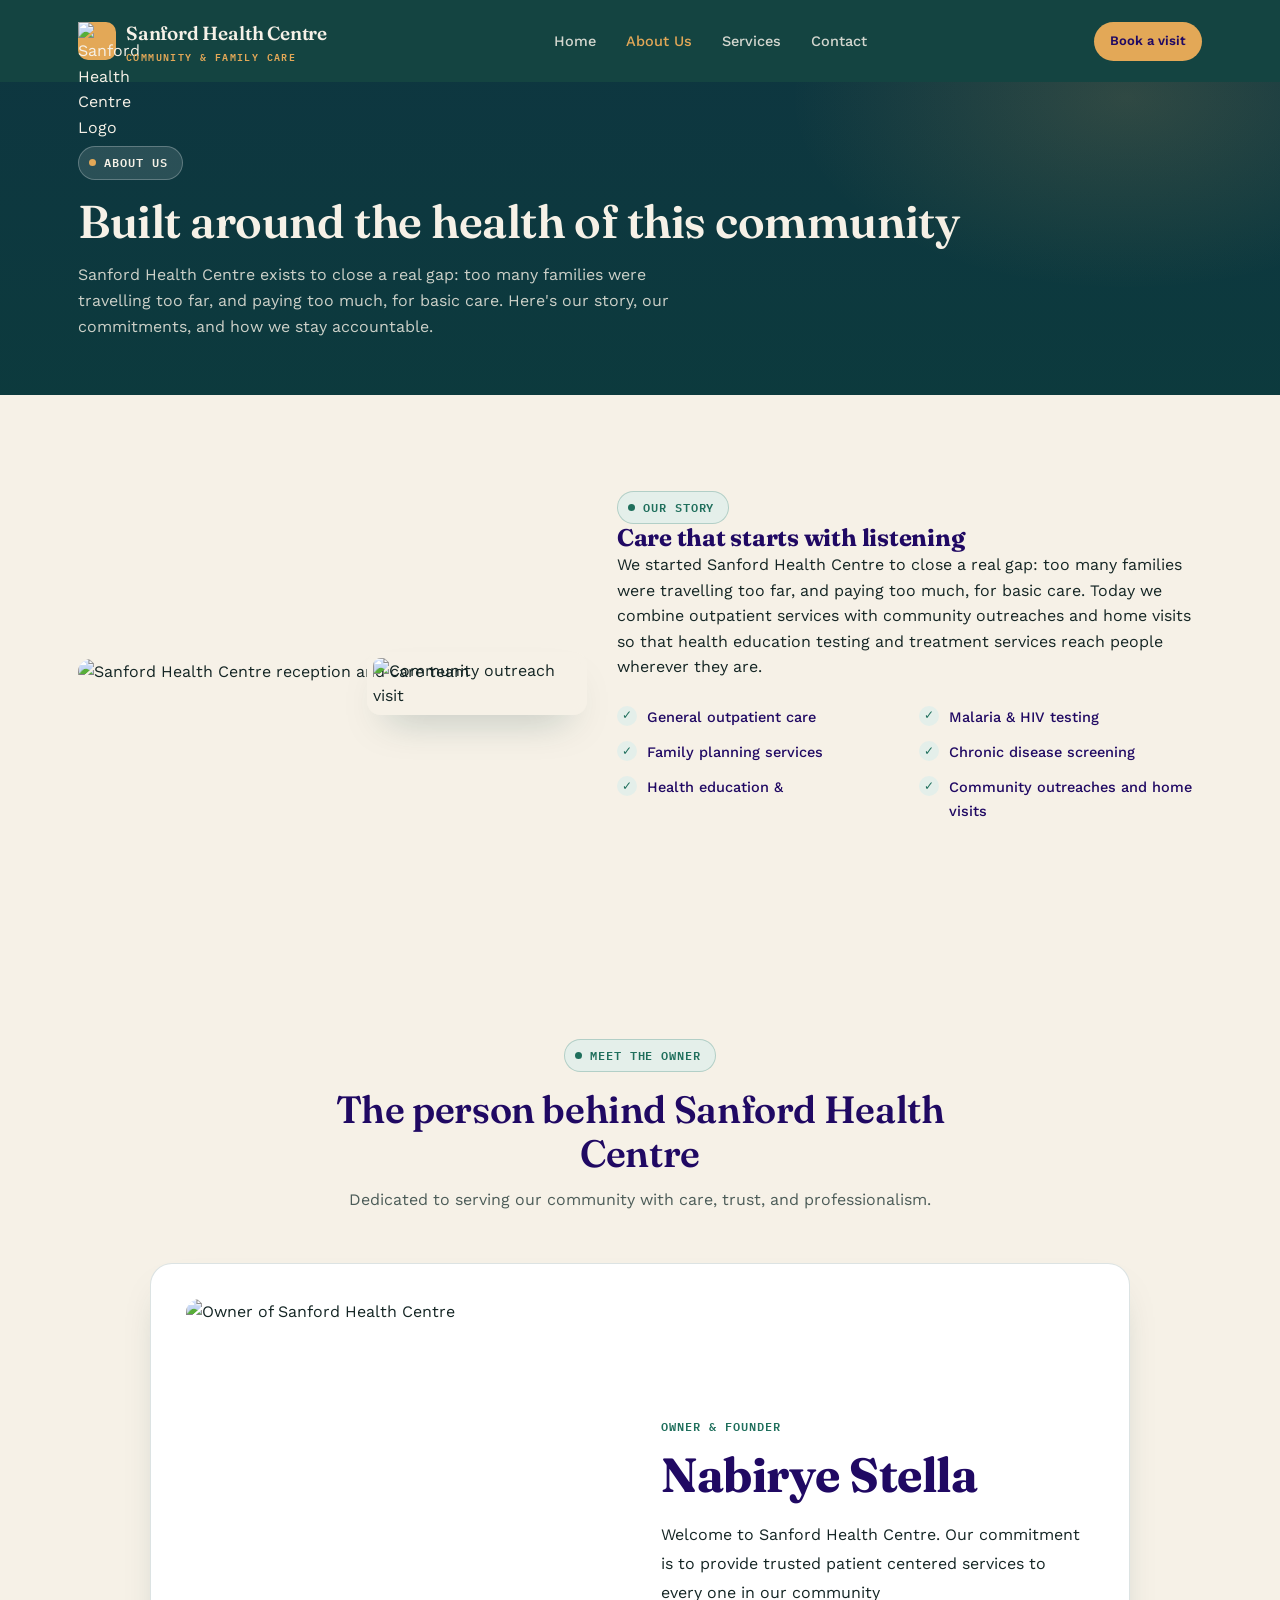
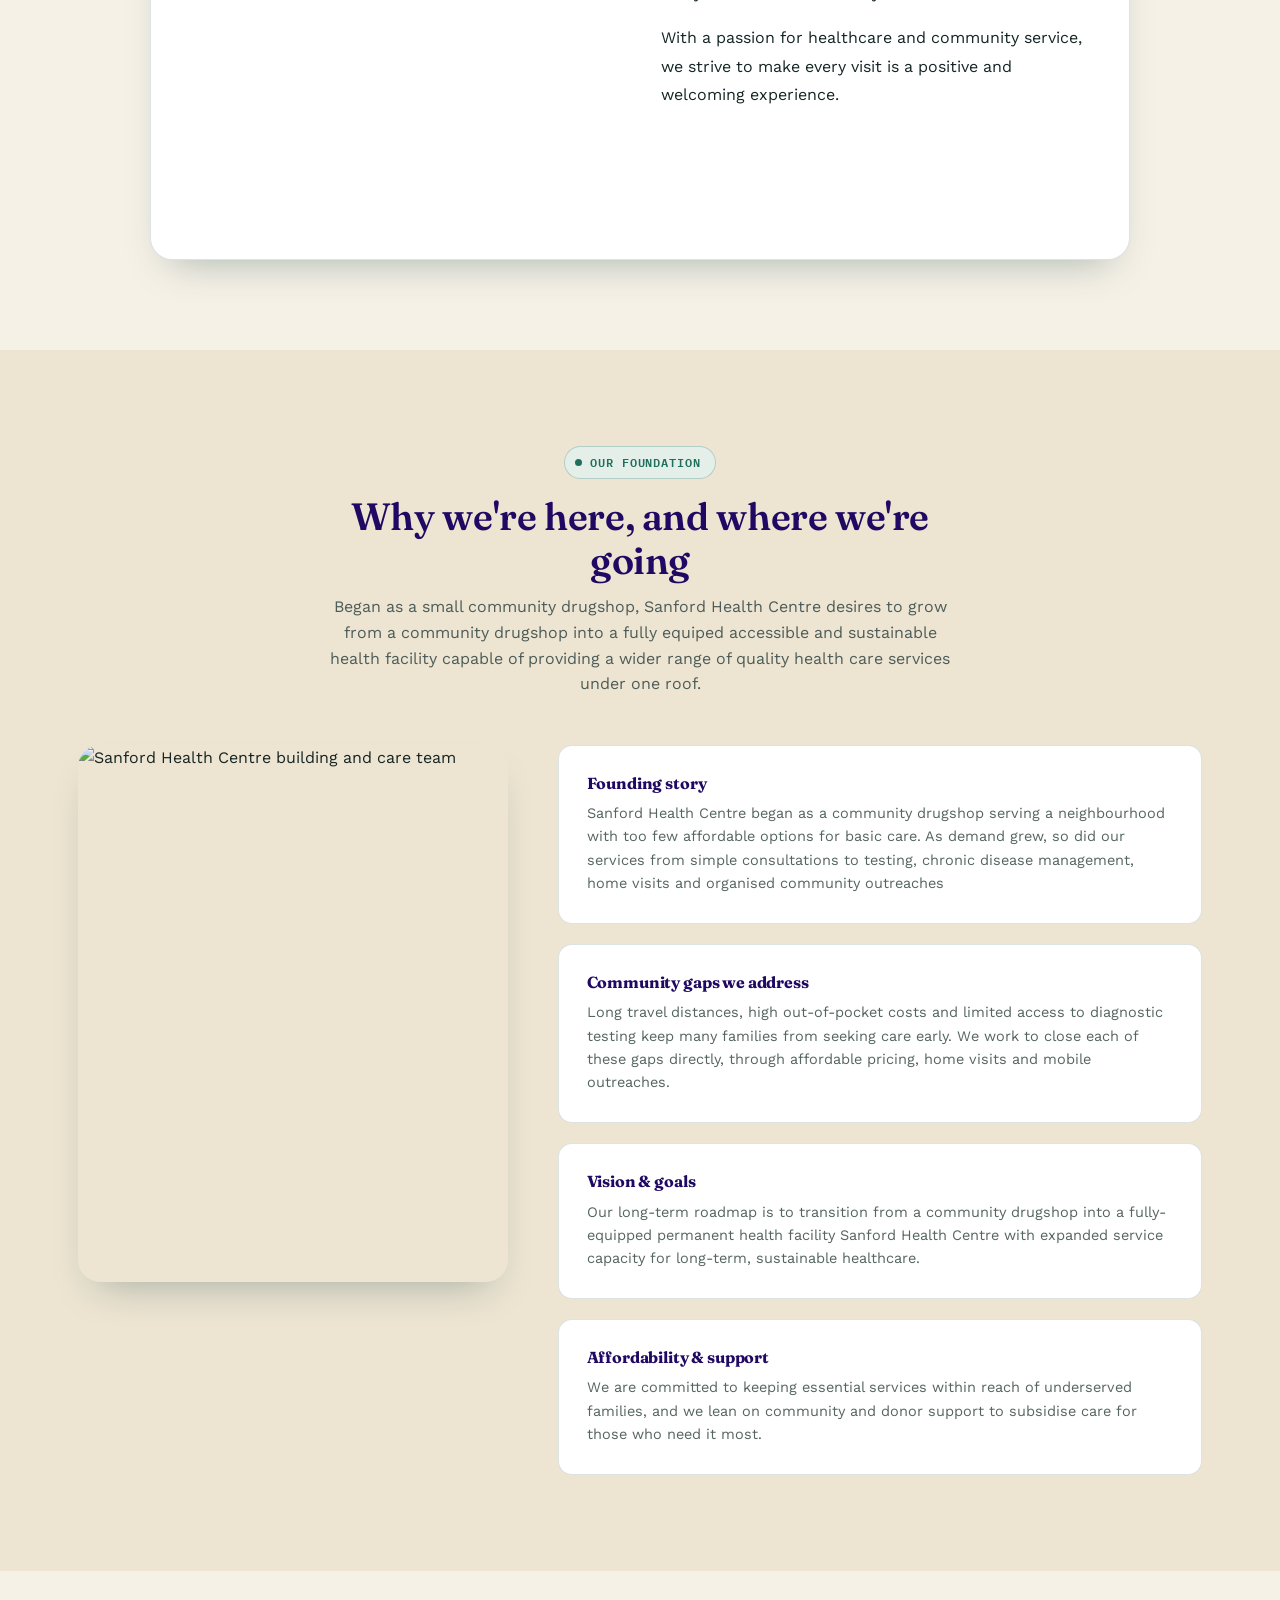
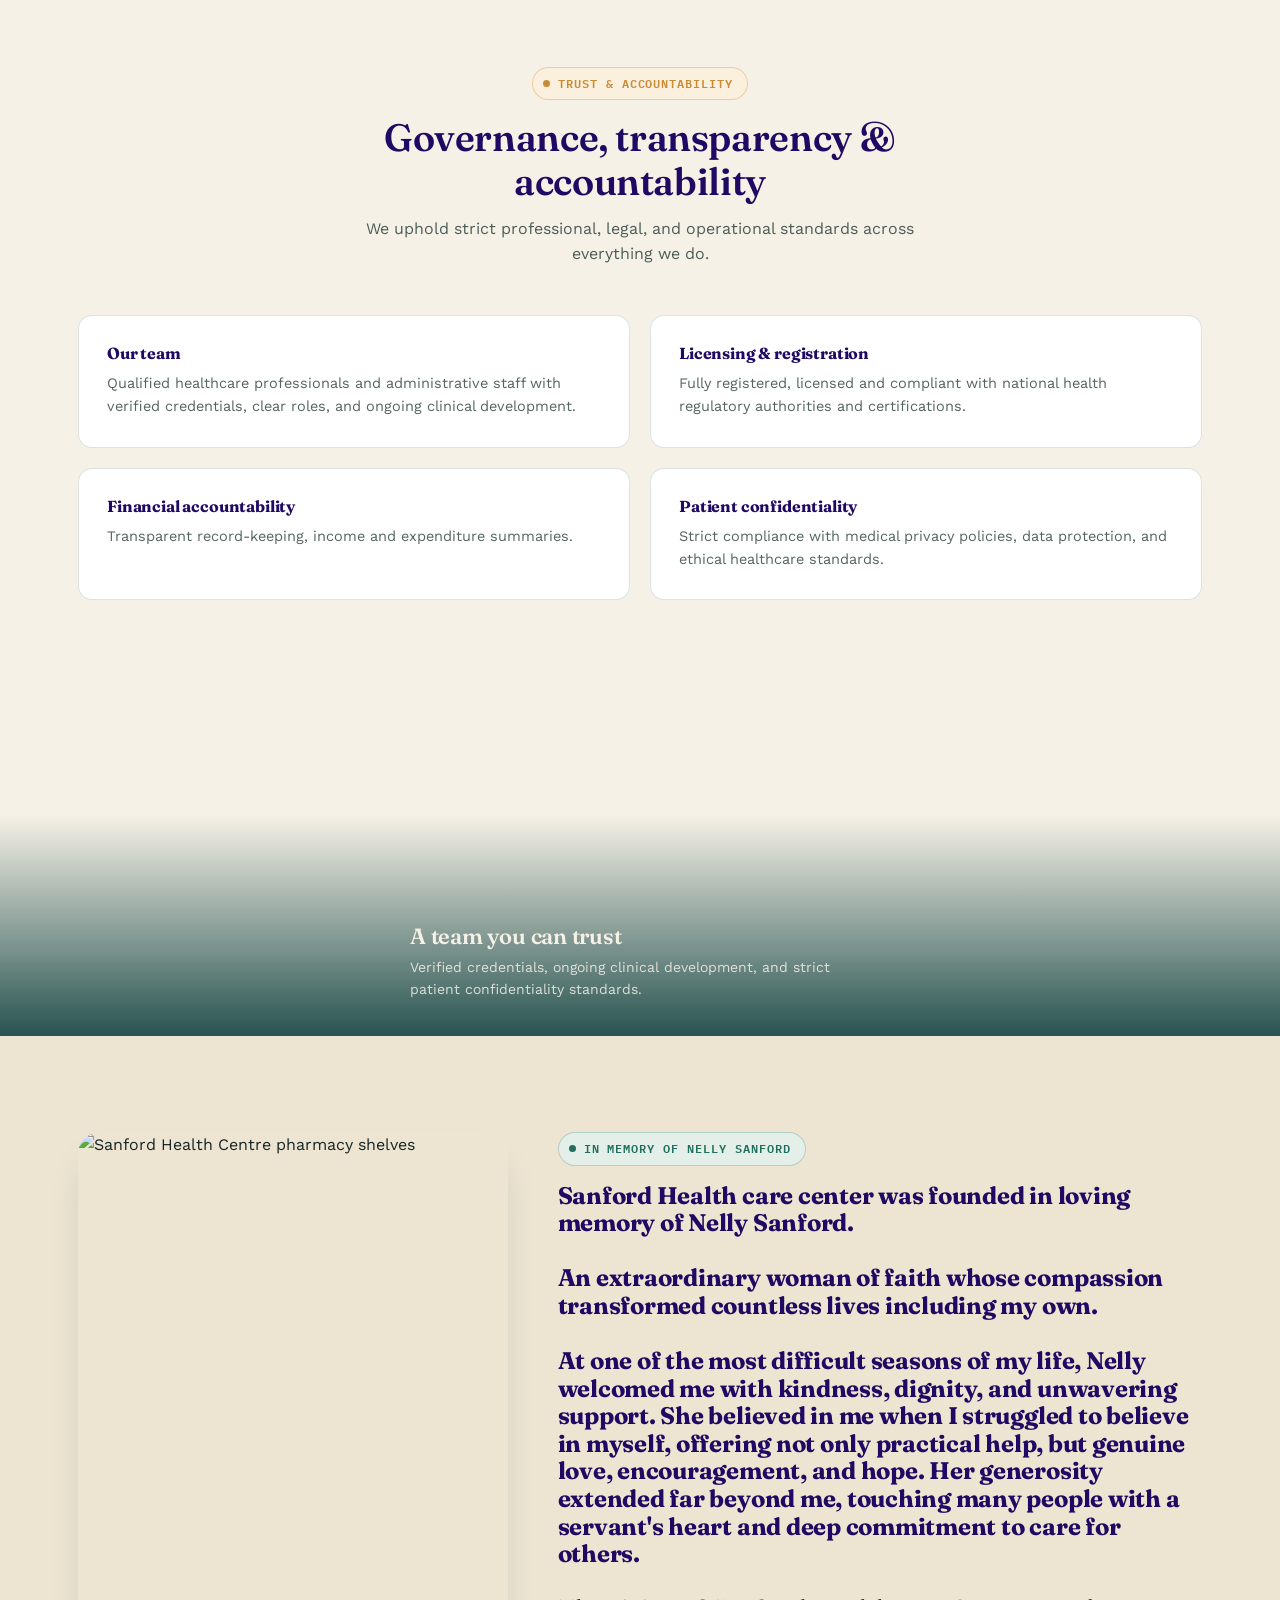
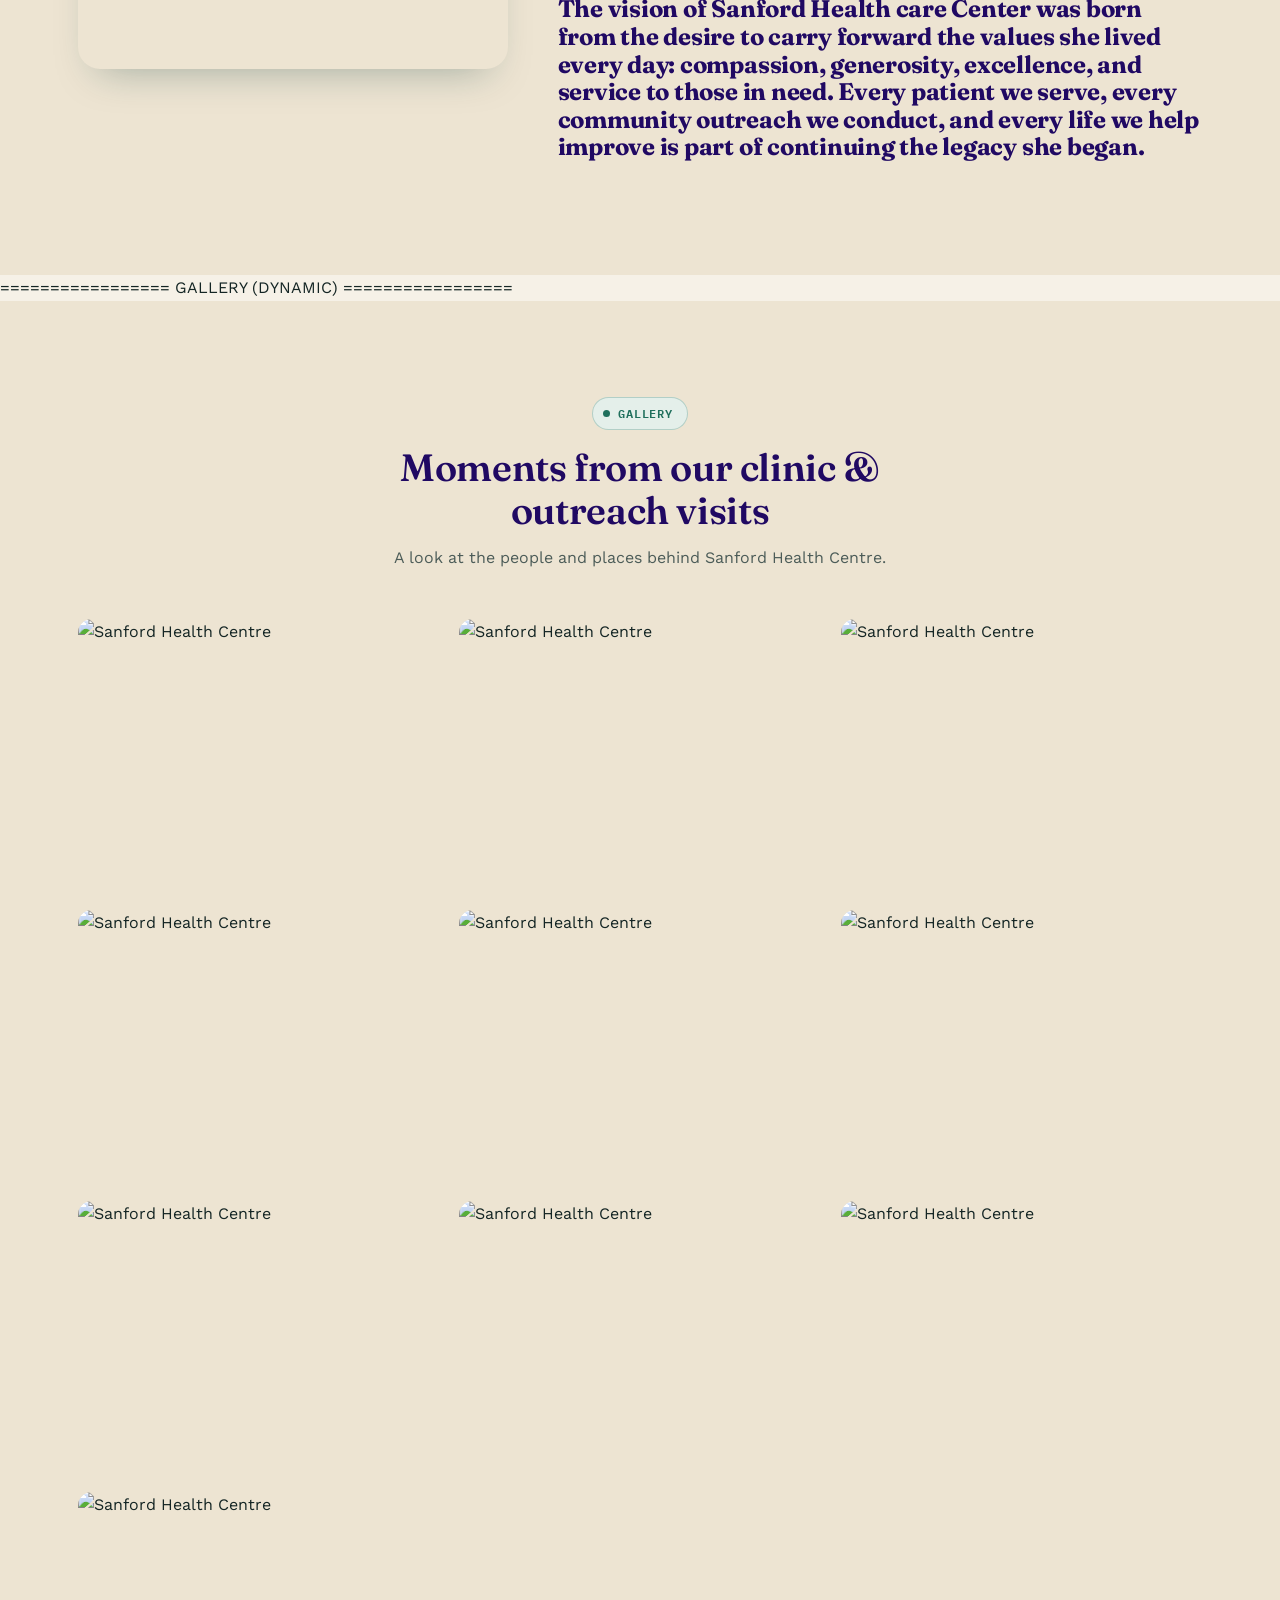
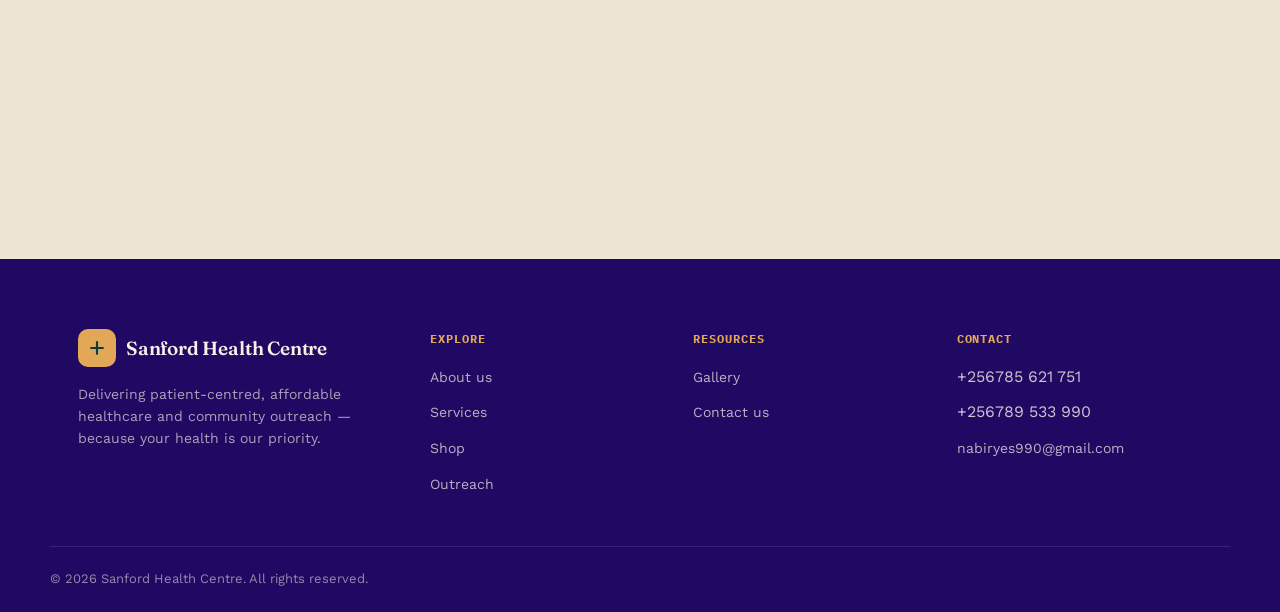
==== commit fa75276c: "last" ====
--- a/about-us.html
+++ b/about-us.html
@@ -78,15 +78,15 @@
                 <span class="lab-label">Our story</span>
                 <h2>Care that starts with listening</h2>
                 <p>We started Sanford Health Centre to close a real gap: too many families were travelling too far, and
-                    paying too much, for basic care. Today we combine outpatient services with regular outreach so that
-                    testing, treatment and health education reach people wherever they are.</p>
+                    paying too much, for basic care. Today we combine outpatient services with community outreaches and home visits so that health education
+                    testing and  treatment services reach people wherever they are.</p>
                 <ul class="about-points">
                     <li><span class="check">✓</span> General outpatient care</li>
                     <li><span class="check">✓</span> Malaria &amp; HIV testing</li>
                     <li><span class="check">✓</span> Family planning services</li>
                     <li><span class="check">✓</span> Chronic disease screening</li>
-                    <li><span class="check">✓</span> Health education &amp; referrals</li>
-                    <li><span class="check">✓</span> Community home visits</li>
+                    <li><span class="check">✓</span> Health education &amp; </li>
+                    <li><span class="check">✓</span> Community outreaches and home visits</li>
                 </ul>
                 <!-- <div class="about-values">
                     <span class="lab-label amber">Compassion</span>
@@ -115,17 +115,17 @@
                 <div class="owner-content">
                     <span class="owner-label">Owner &amp; Founder</span>
     
-                    <h3>Stella </h3>
+                    <h3>Nabirye Stella</h3>
     
                     <p>
-                        Welcome to Sanford Health Centre. Our commitment is to provide
-                        quality healthcare products and trusted service to everyone
-                        in our community.
+                        Welcome to Sanford Health Centre. Our commitment is to provide trusted patient centered services to every one in our community
+                        
+                        
                     </p>
     
                     <p>
                         With a passion for healthcare and community service, we strive
-                        to make every visit a positive and welcoming experience.
+                        to make every visit is a positive and welcoming experience.
                     </p>
                 </div>
             </div>
@@ -195,7 +195,7 @@
                 </div>
                 <div class="info-card">
                     <h4>Licensing &amp; registration</h4>
-                    <p>Fully registered and compliant with national health regulatory authorities and certifications.
+                    <p>Fully registered, licensed and compliant with national health regulatory authorities and certifications.
                     </p>
                 </div>
                 <div class="info-card">
@@ -213,7 +213,7 @@
 
     <!-- ================= IMAGE BANNER ================= -->
     <section class="image-banner"
-        style="background-image:url('https://res.cloudinary.com/dupeojmpy/image/upload/v1786359759/IMG-20260805-WA0043_hcw7f4.jpg');">
+        style="background-image:url('https://res.cloudinary.com/dupeojmpy/image/upload/v1786359760/IMG-20260805-WA0047_x52r0c.jpg');">
         <div class="wrap">
             <h3>A team you can trust</h3>
             <p>Verified credentials, ongoing clinical development, and strict patient confidentiality standards.</p>
@@ -296,6 +296,22 @@
     
                 <div class="gallery-card">
                     <img src="https://res.cloudinary.com/dupeojmpy/image/upload/v1786359761/IMG-20260805-WA0048_kijvdh.jpg" alt="Sanford Health Centre">
+                </div>
+                <div class="gallery-card">
+                    <img src="https://res.cloudinary.com/dupeojmpy/image/upload/v1787140414/IMG-20260819-WA0024_zhgbgs.jpg"
+                        alt="Sanford Health Centre">
+                </div>
+                <div class="gallery-card">
+                    <img src="https://res.cloudinary.com/dupeojmpy/image/upload/v1787140414/IMG-20260819-WA0023_yqrabt.jpg"
+                        alt="Sanford Health Centre">
+                </div>
+                <div class="gallery-card">
+                    <img src="https://res.cloudinary.com/dupeojmpy/image/upload/v1787140414/IMG-20260819-WA0025_wjd5m2.jpg"
+                        alt="Sanford Health Centre">
+                </div>
+                <div class="gallery-card">
+                    <img src="https://res.cloudinary.com/dupeojmpy/image/upload/v1786359761/IMG-20260805-WA0048_kijvdh.jpg"
+                        alt="Sanford Health Centre">
                 </div>
             </div>
         </div>
@@ -348,8 +364,8 @@
             <div class="footer-col">
                 <h5>Contact</h5>
                 <ul>
-                    <li>0785 621 751</li>
-                    <li>0789 533 990</li>
+                    <li>+256785 621 751</li>
+                    <li>+256789 533 990</li>
                     <li><a href="mailto:nabiryes990@gmail.com">nabiryes990@gmail.com</a></li>
                 </ul>
             </div>
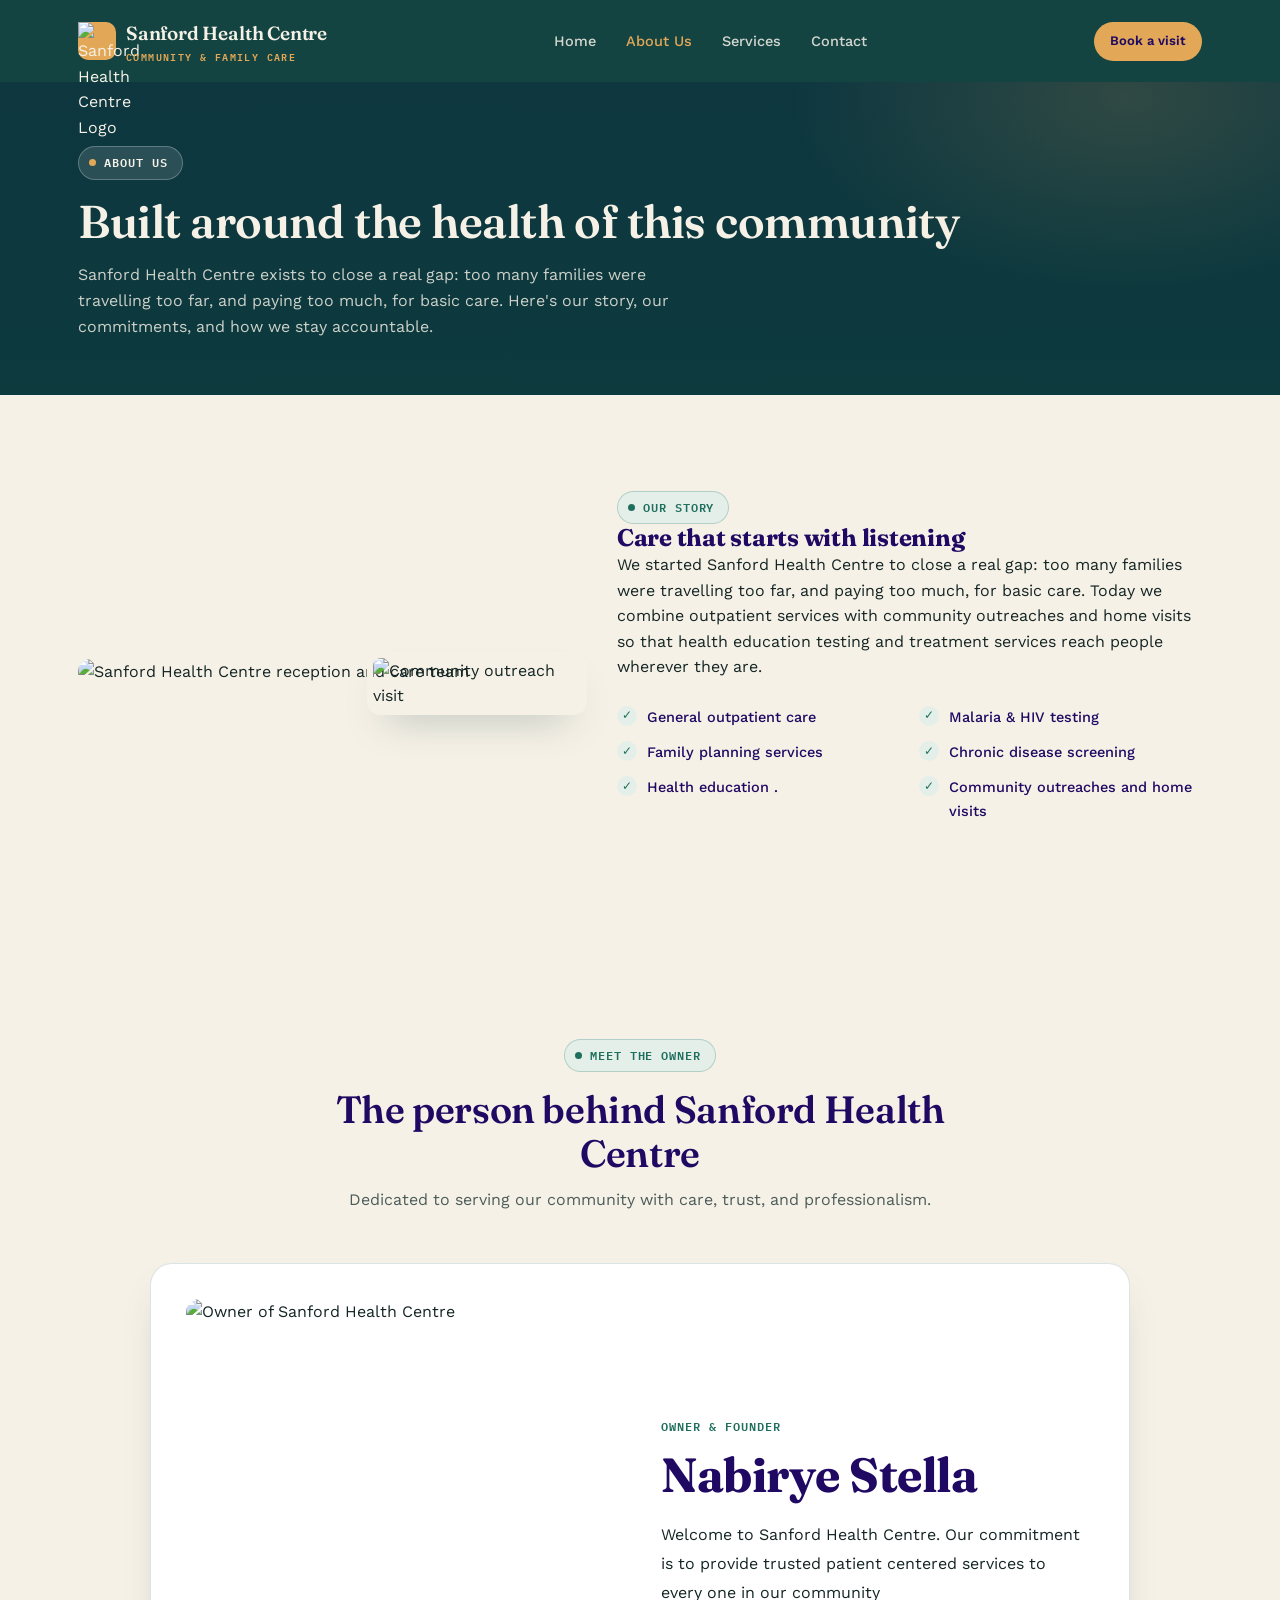
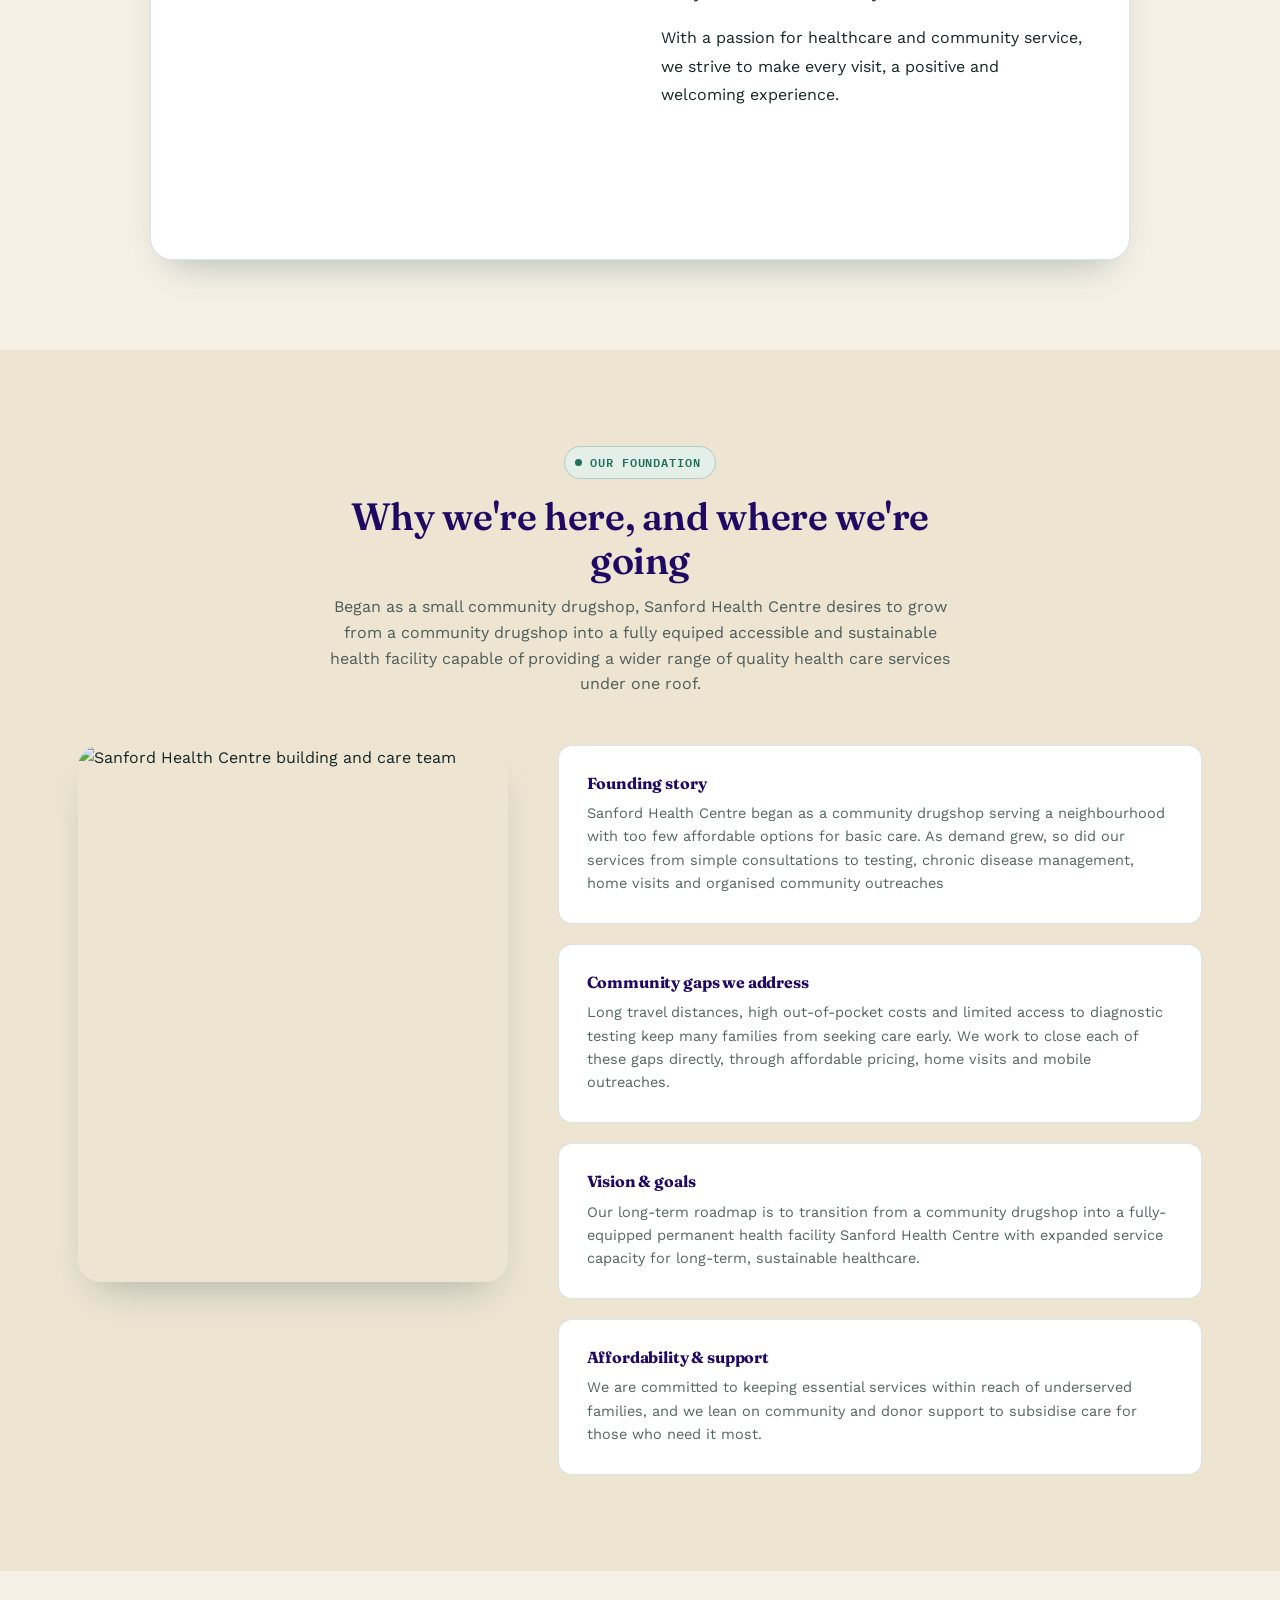
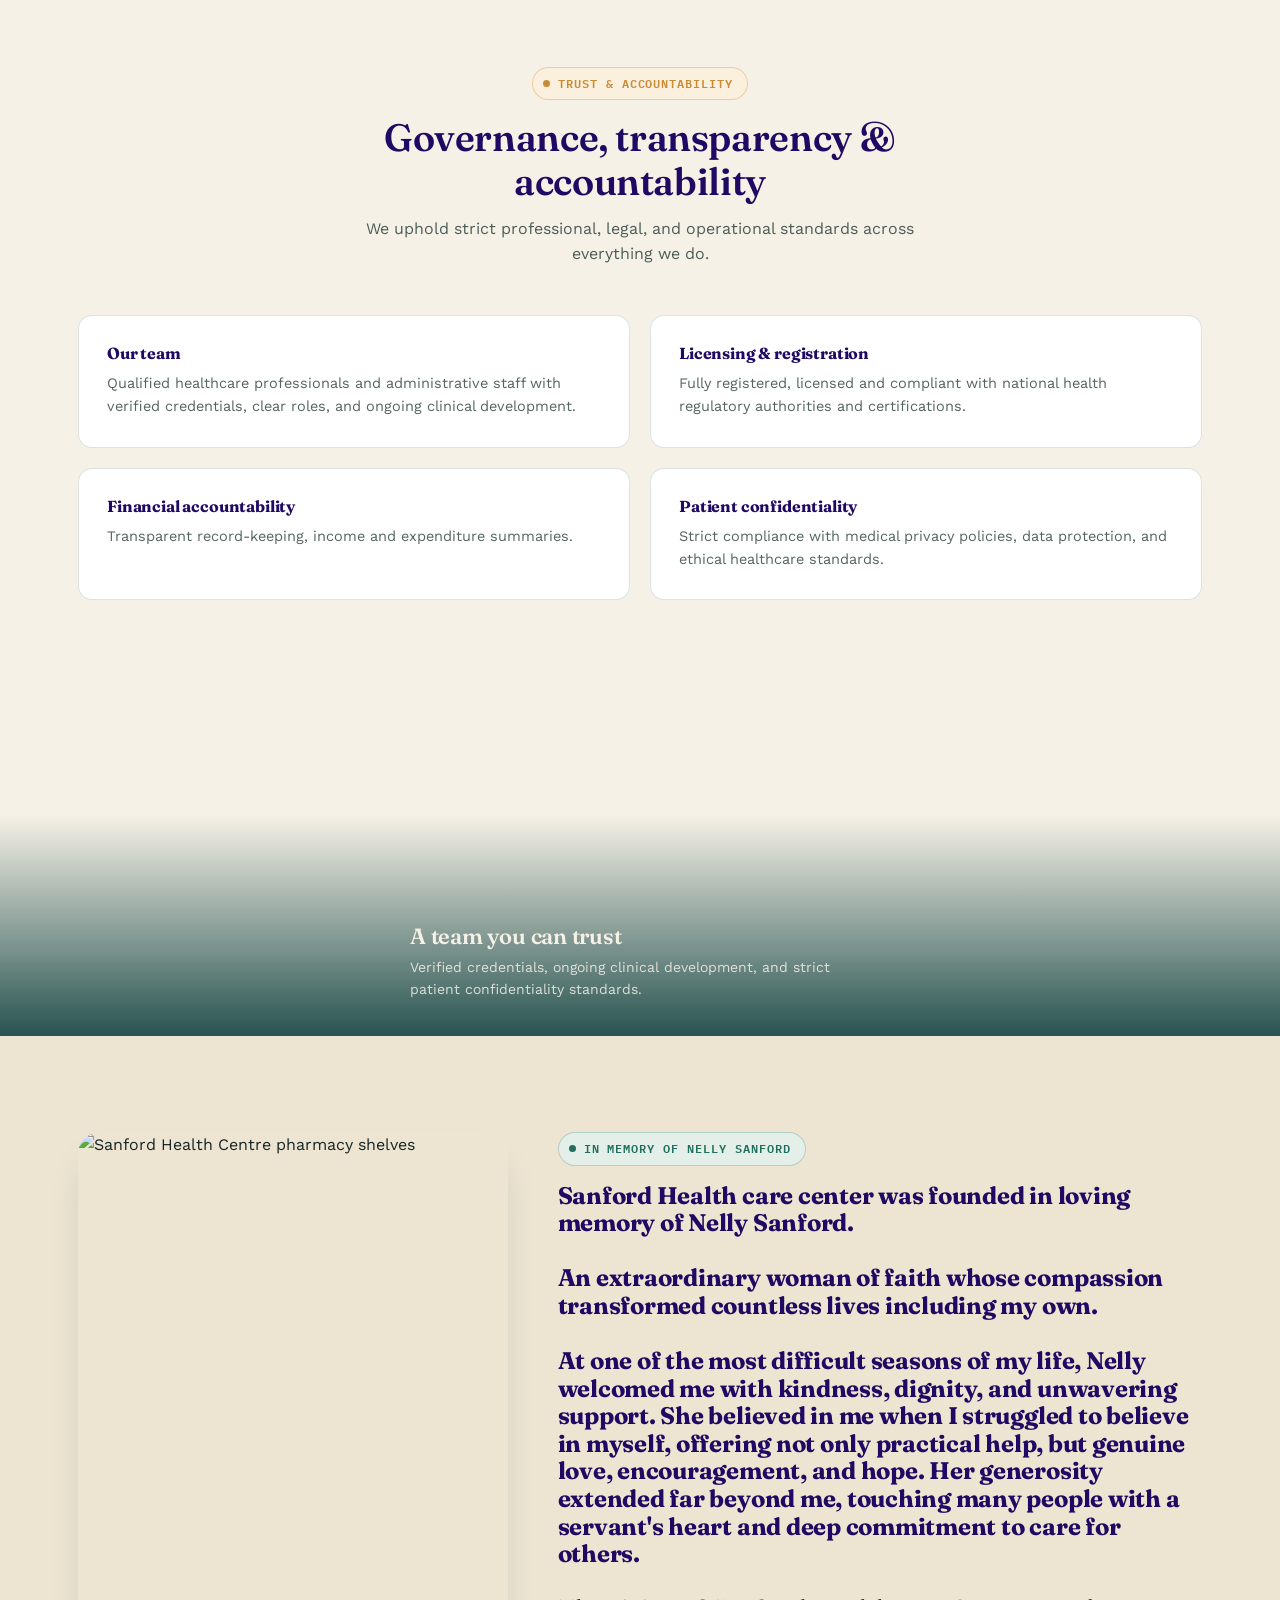
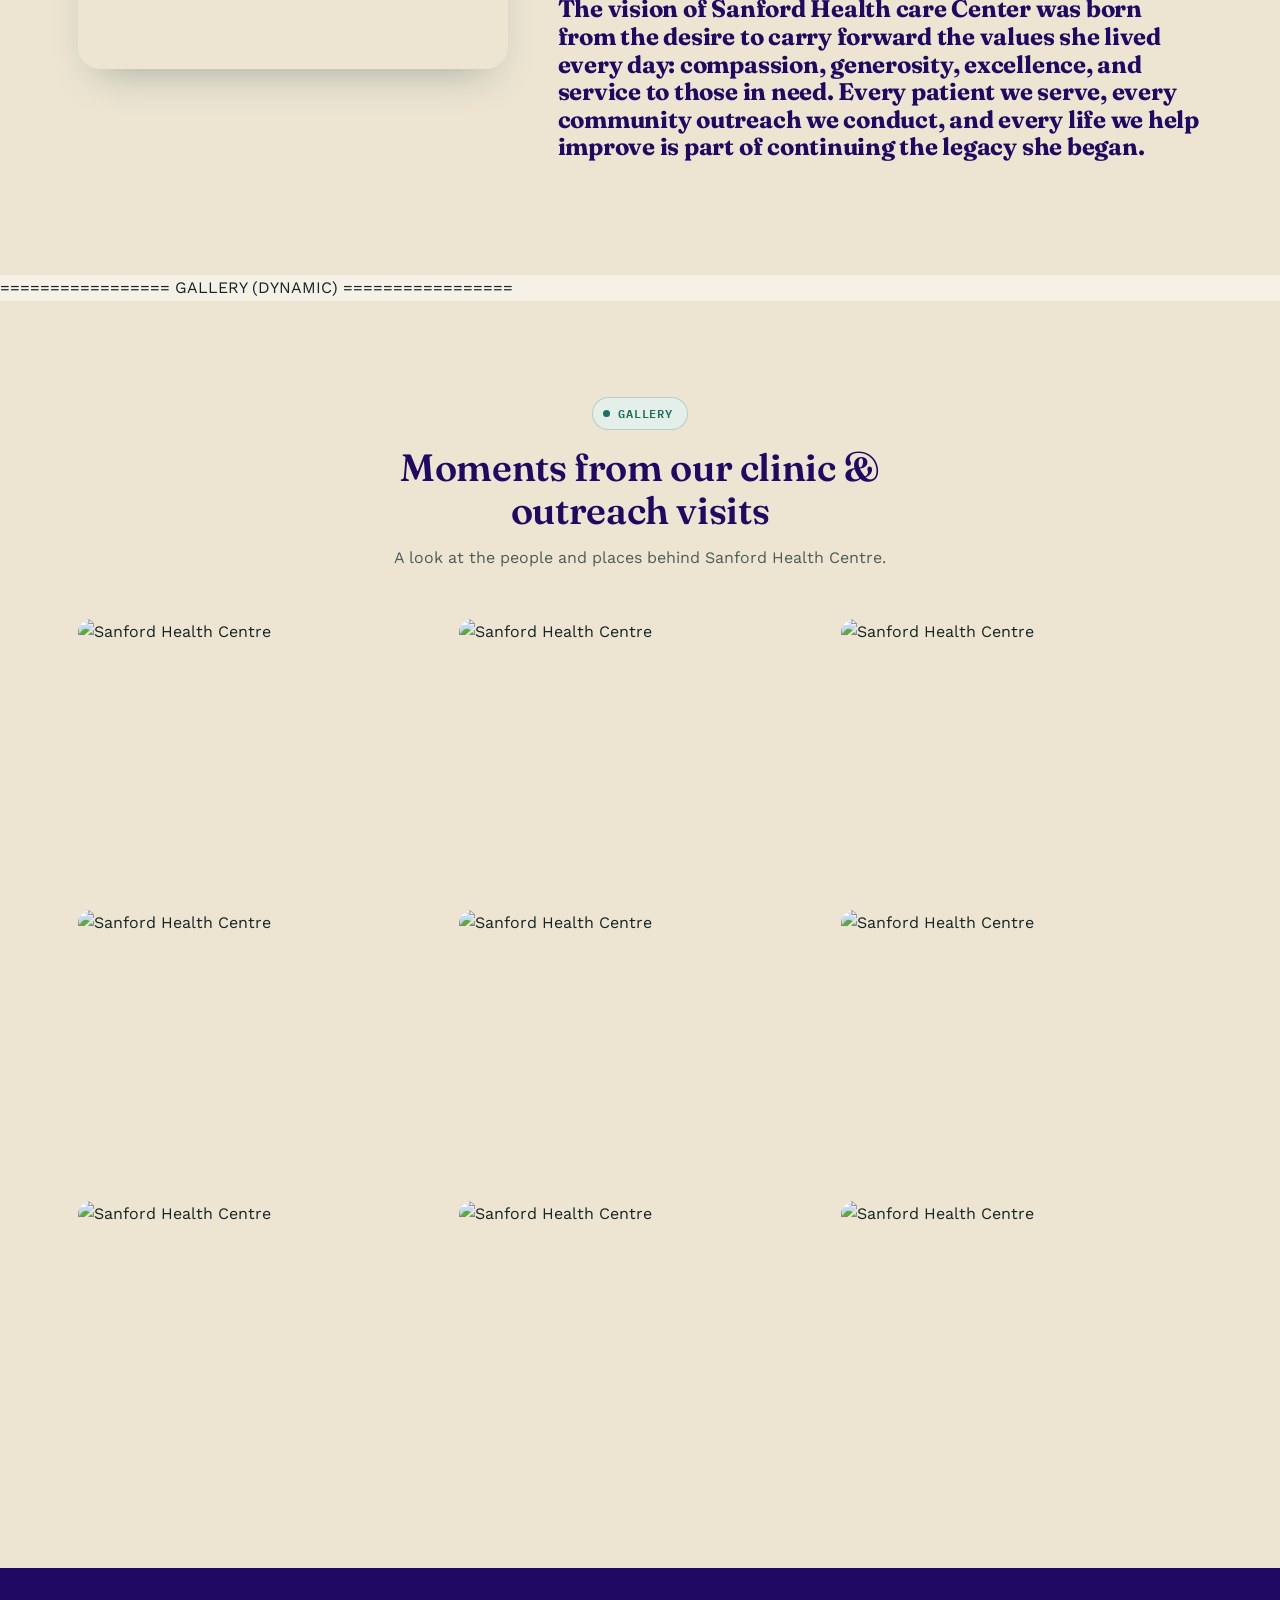
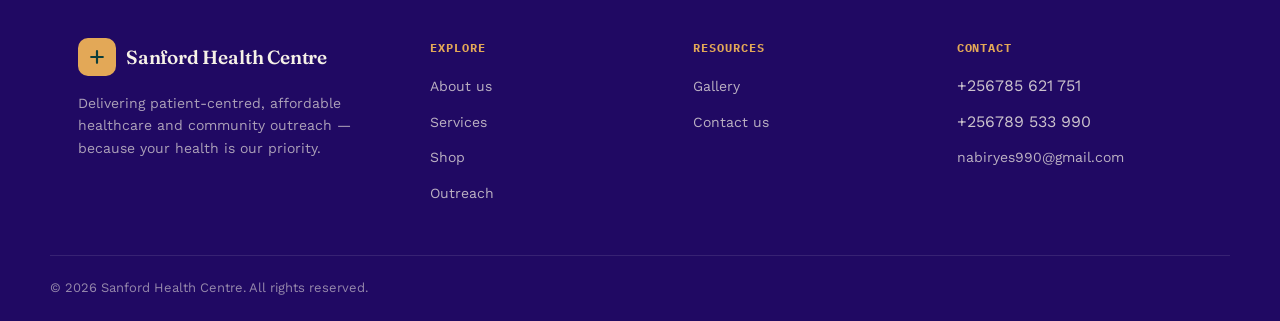
==== commit 99b0d46f: "nmh" ====
--- a/about-us.html
+++ b/about-us.html
@@ -85,7 +85,7 @@
                     <li><span class="check">✓</span> Malaria &amp; HIV testing</li>
                     <li><span class="check">✓</span> Family planning services</li>
                     <li><span class="check">✓</span> Chronic disease screening</li>
-                    <li><span class="check">✓</span> Health education &amp; </li>
+                    <li><span class="check">✓</span> Health education . </li>
                     <li><span class="check">✓</span> Community outreaches and home visits</li>
                 </ul>
                 <!-- <div class="about-values">
@@ -125,7 +125,7 @@
     
                     <p>
                         With a passion for healthcare and community service, we strive
-                        to make every visit is a positive and welcoming experience.
+                        to make every visit, a positive and welcoming experience.
                     </p>
                 </div>
             </div>
@@ -309,10 +309,10 @@
                     <img src="https://res.cloudinary.com/dupeojmpy/image/upload/v1787140414/IMG-20260819-WA0025_wjd5m2.jpg"
                         alt="Sanford Health Centre">
                 </div>
-                <div class="gallery-card">
+                <!-- <div class="gallery-card">
                     <img src="https://res.cloudinary.com/dupeojmpy/image/upload/v1786359761/IMG-20260805-WA0048_kijvdh.jpg"
                         alt="Sanford Health Centre">
-                </div>
+                </div> -->
             </div>
         </div>
     </section>
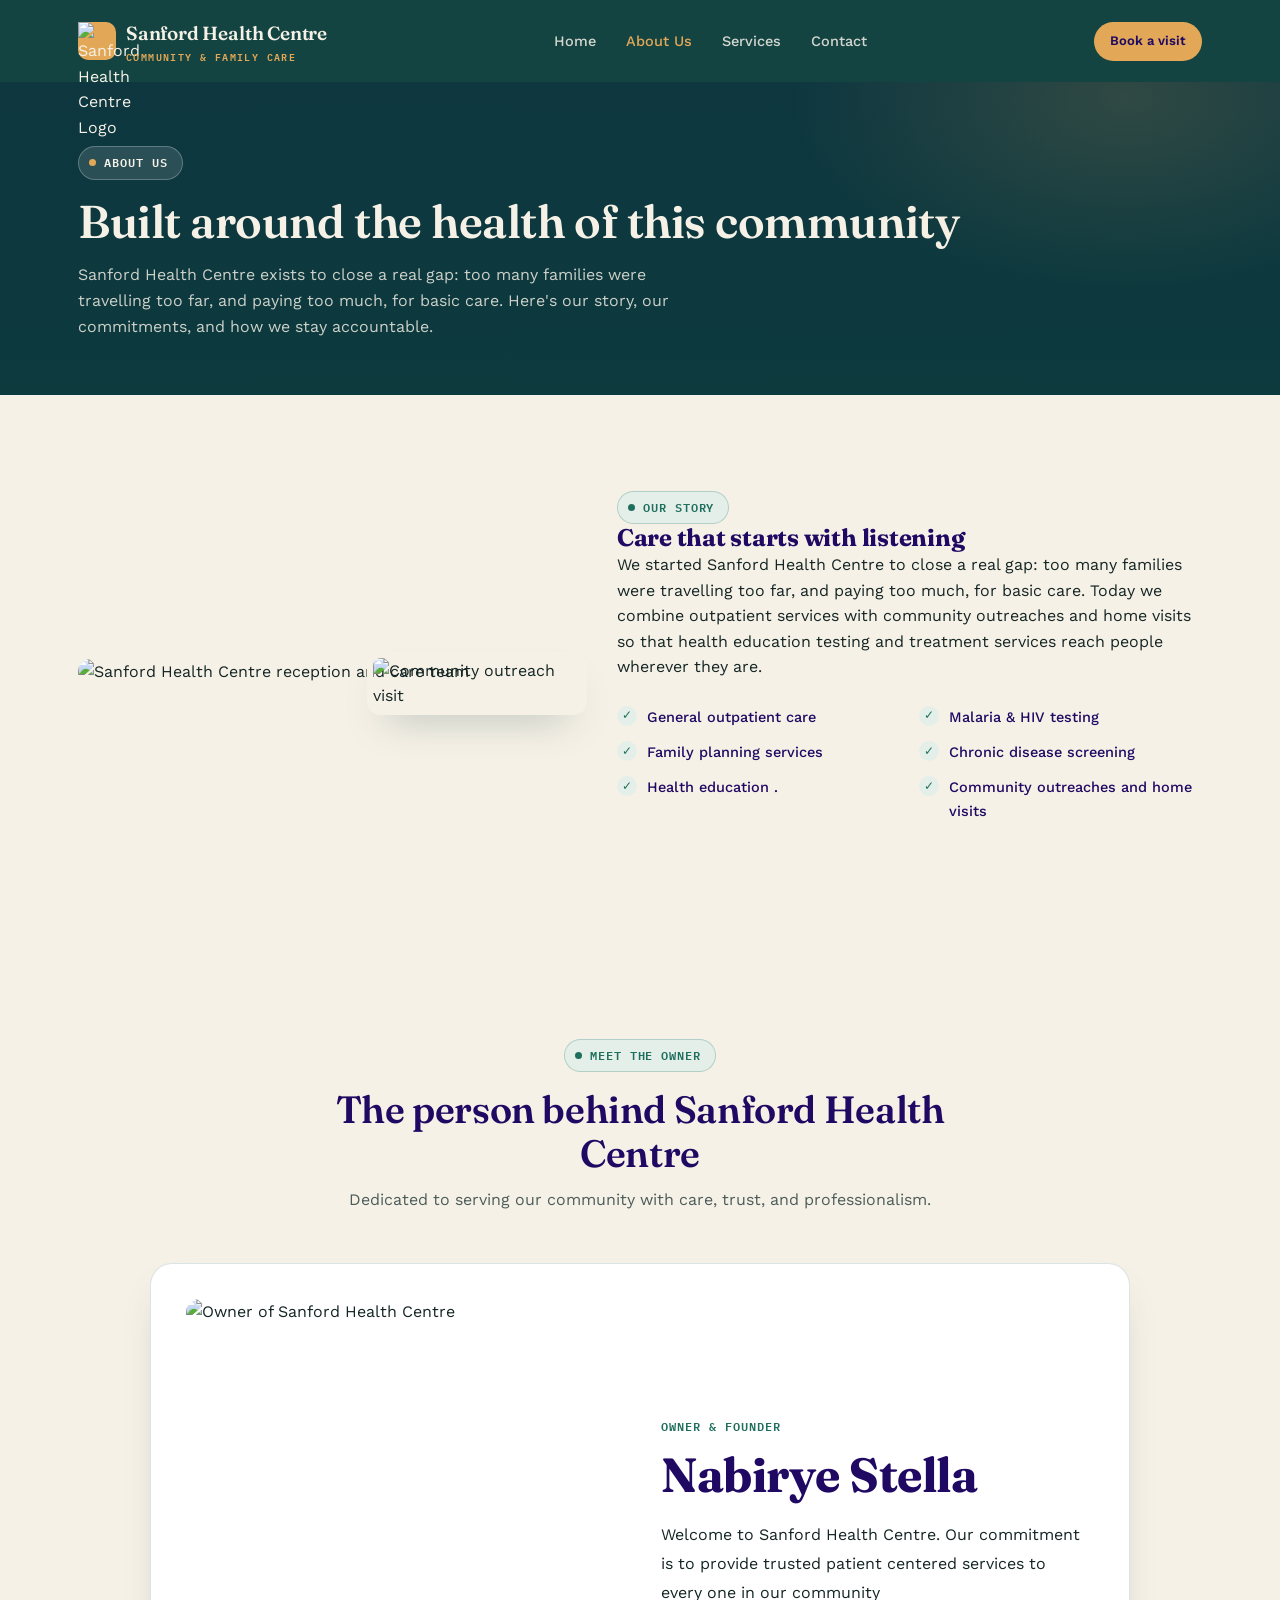
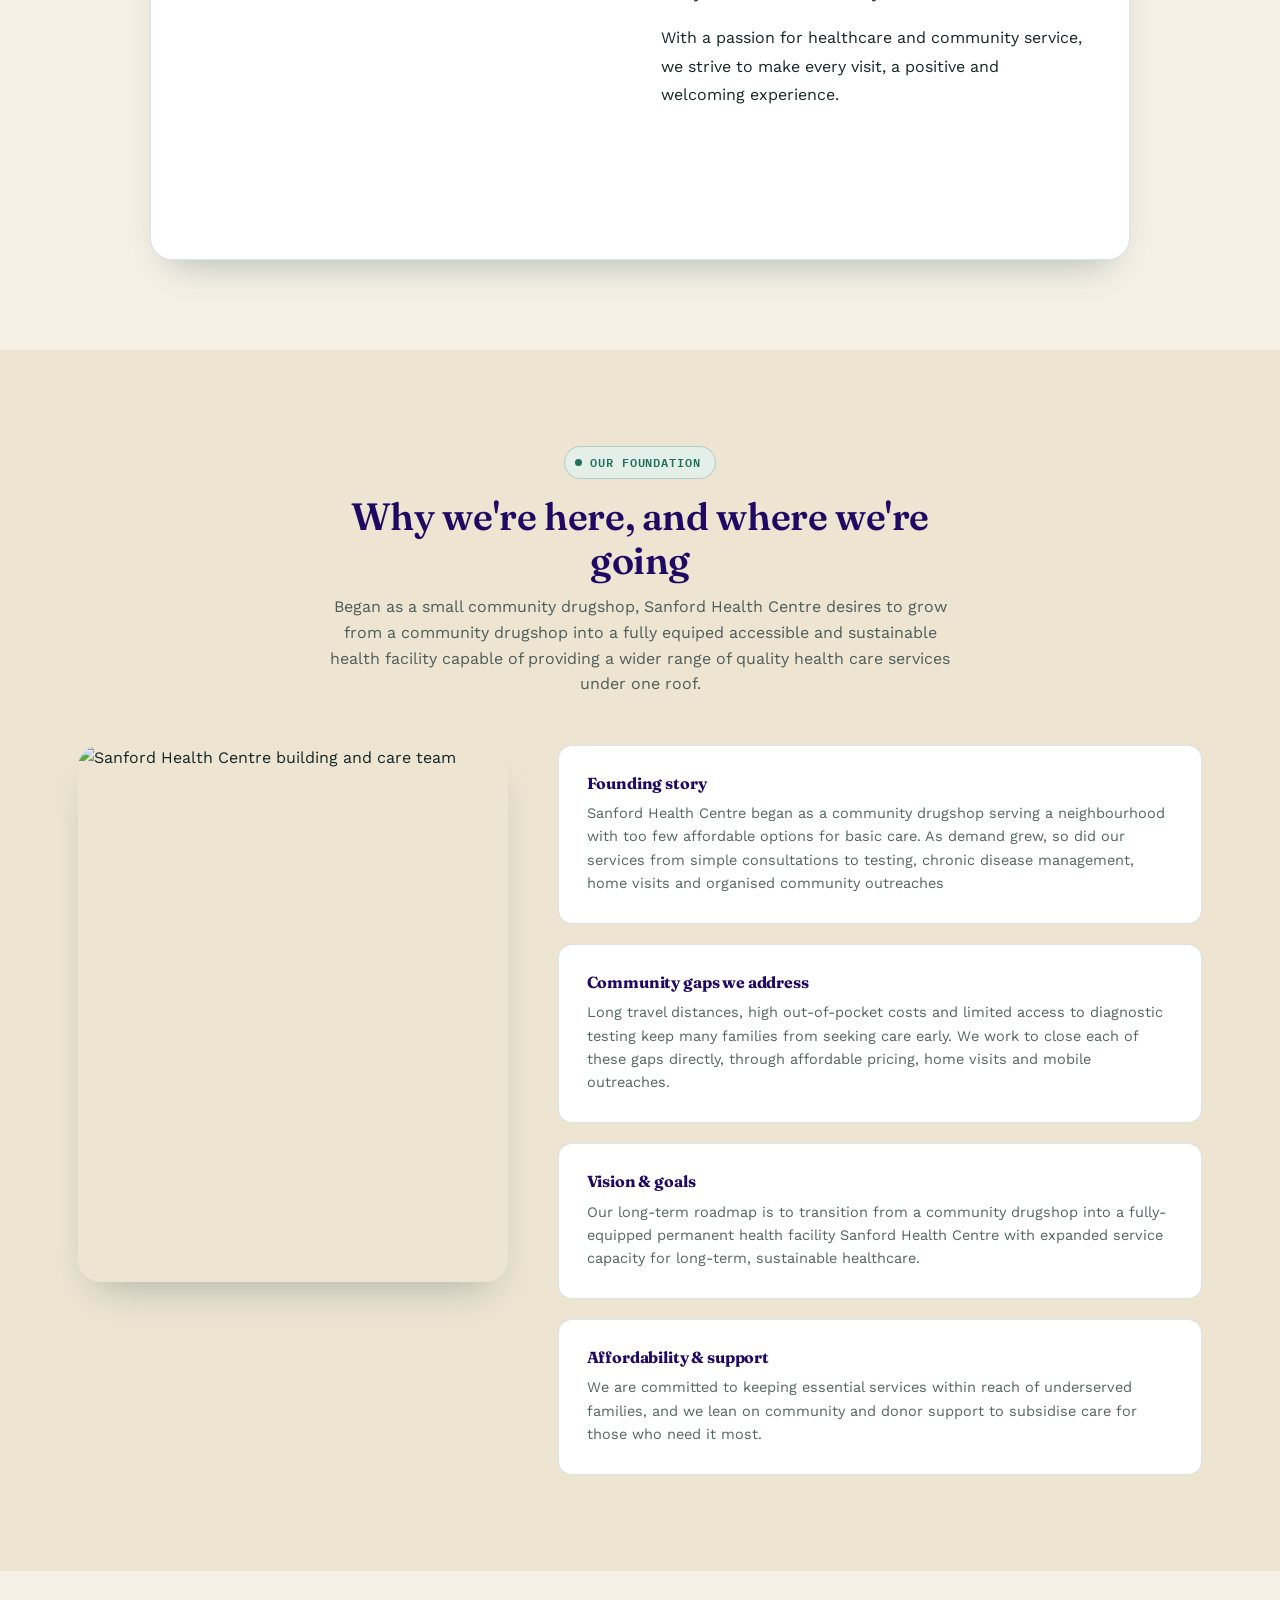
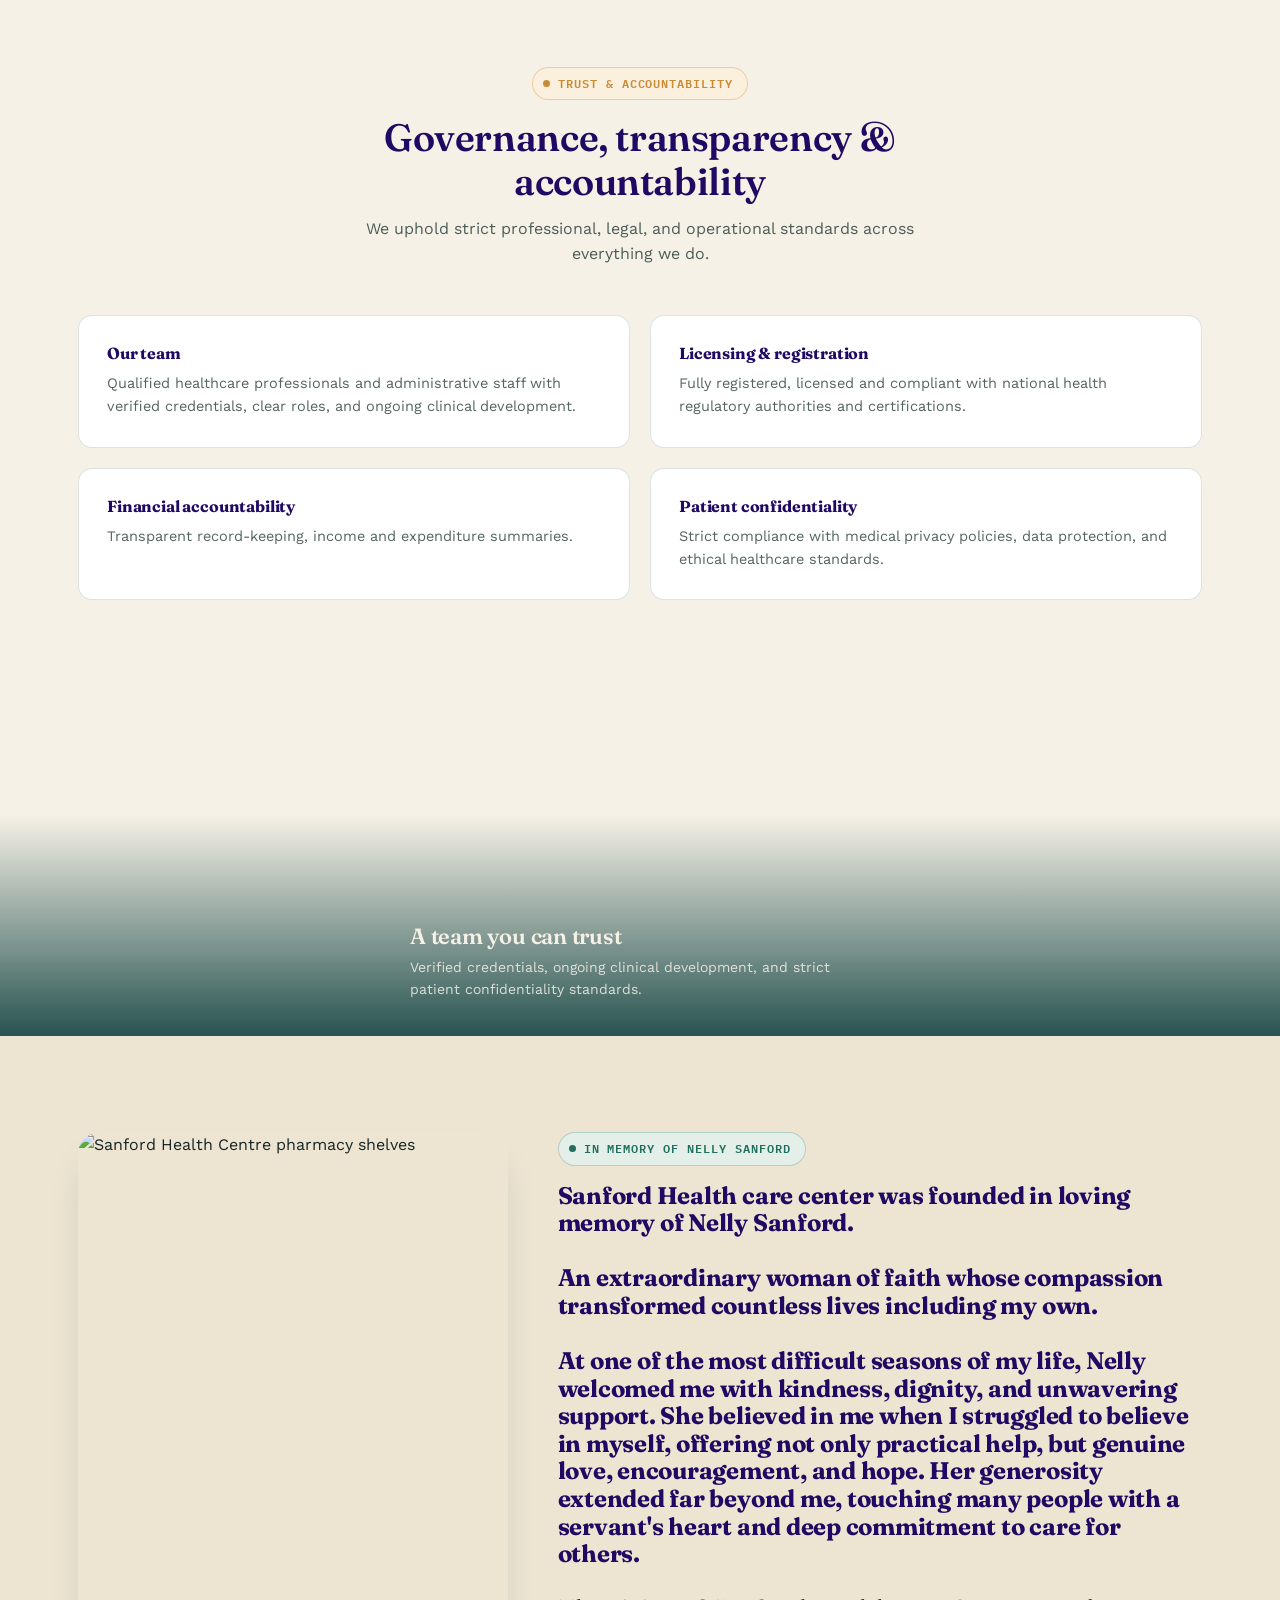
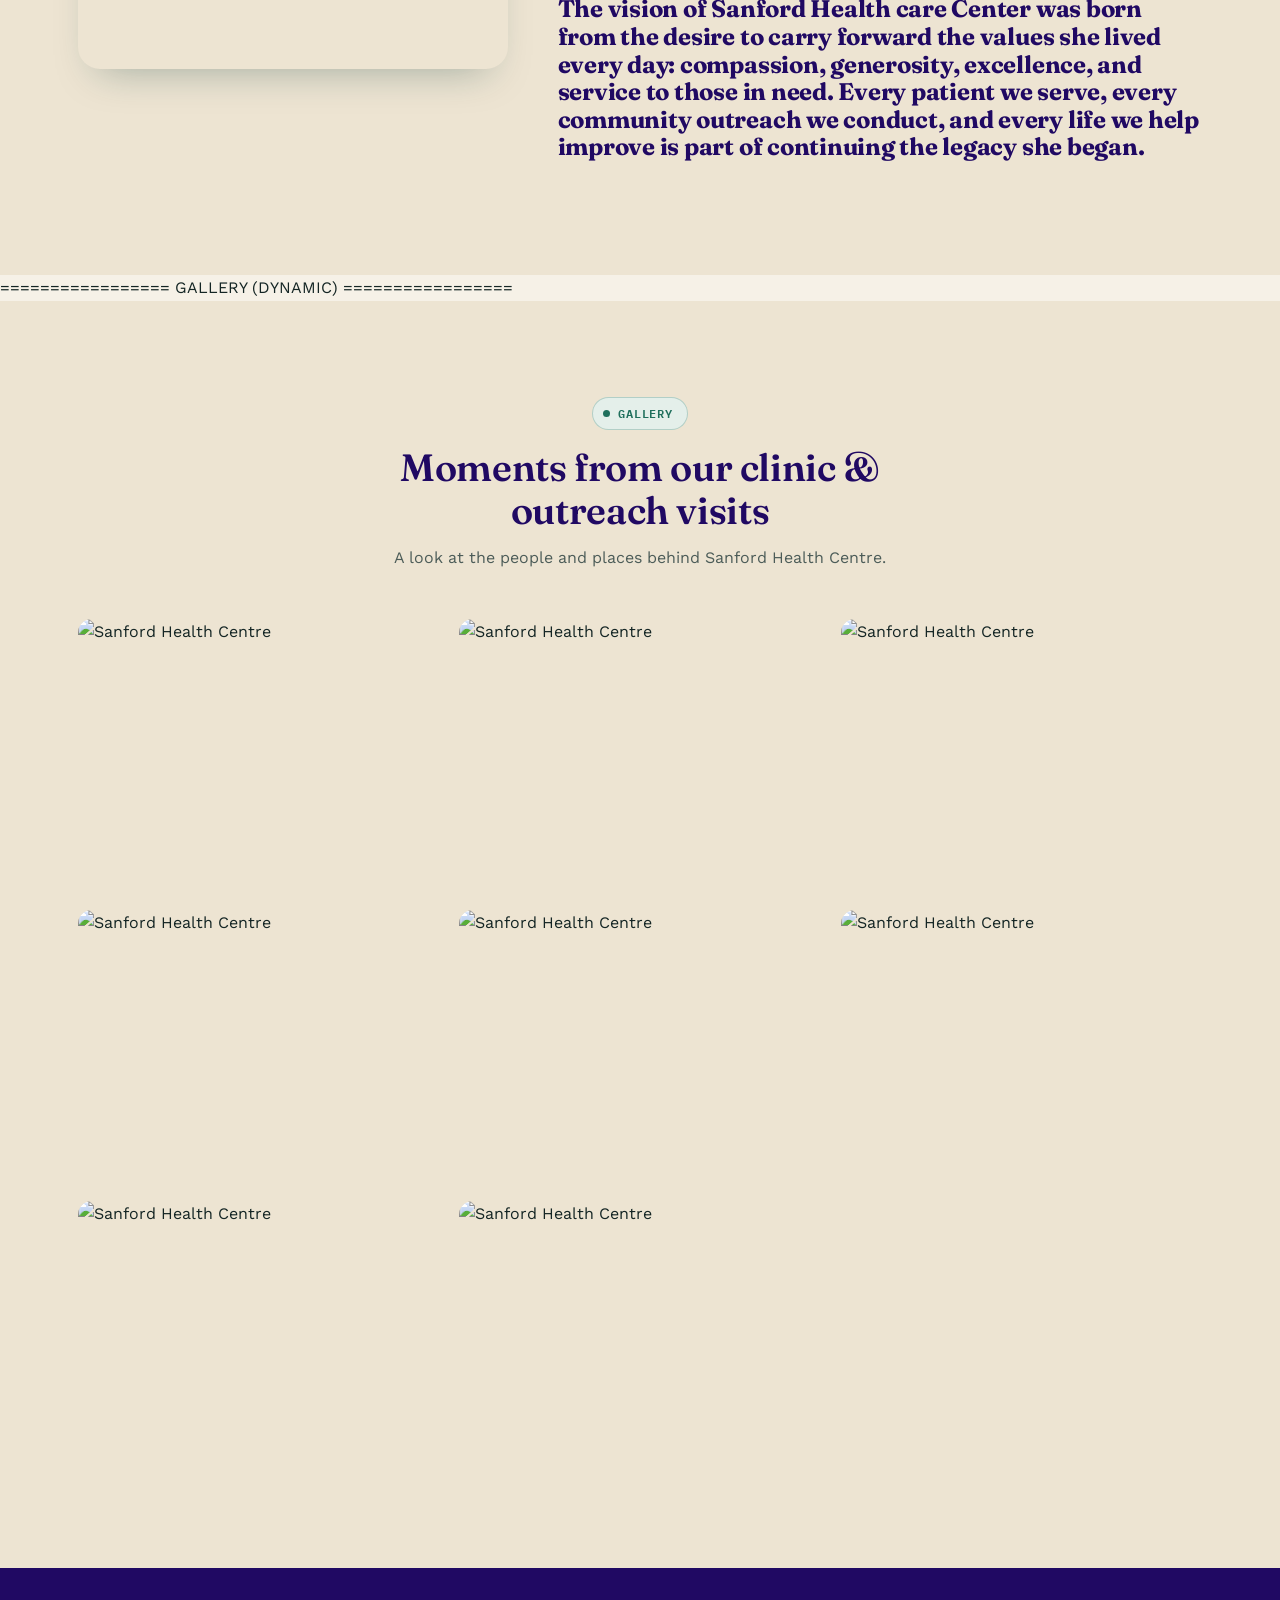
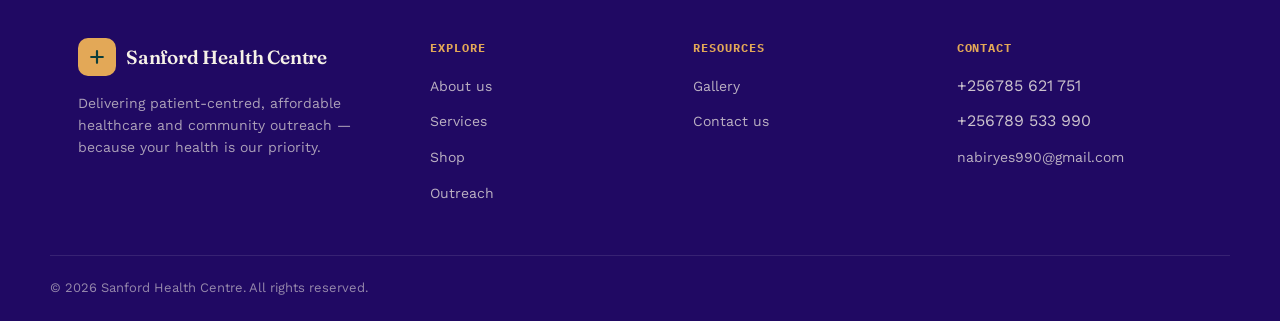
==== commit aa3f6237: "nm" ====
--- a/about-us.html
+++ b/about-us.html
@@ -286,9 +286,9 @@
                     <img src="https://res.cloudinary.com/dupeojmpy/image/upload/v1786359759/IMG-20260805-WA0040_wo0gsb.jpg" alt="Sanford Health Centre">
                 </div>
     
-                <div class="gallery-card">
+                <!-- <div class="gallery-card">
                     <img src="https://res.cloudinary.com/dupeojmpy/image/upload/v1786359760/IMG-20260805-WA0046_c4co4h.jpg" alt="Sanford Health Centre">
-                </div>
+                </div> -->
     
                 <div class="gallery-card">
                     <img src="https://res.cloudinary.com/dupeojmpy/image/upload/v1786639503/IMG-20260811-WA0014_iswnth.jpg" alt="Sanford Health Centre">
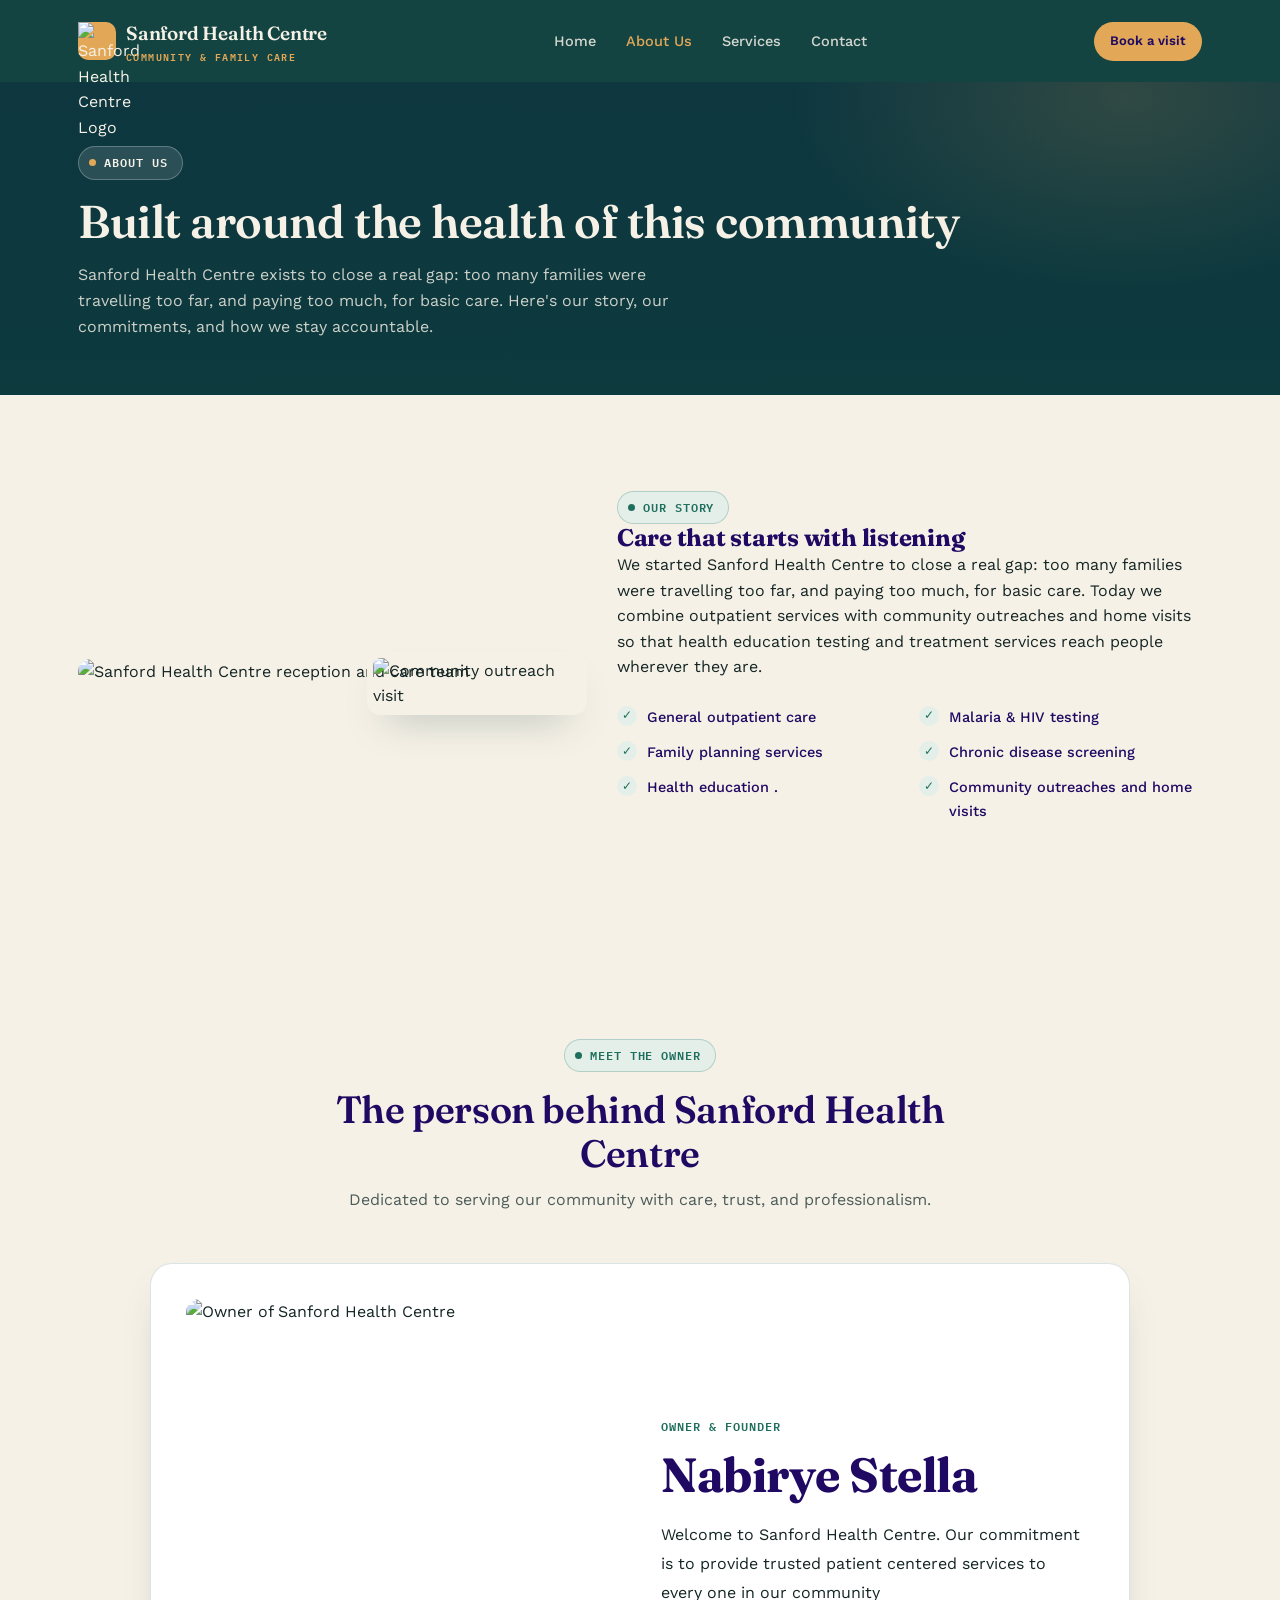
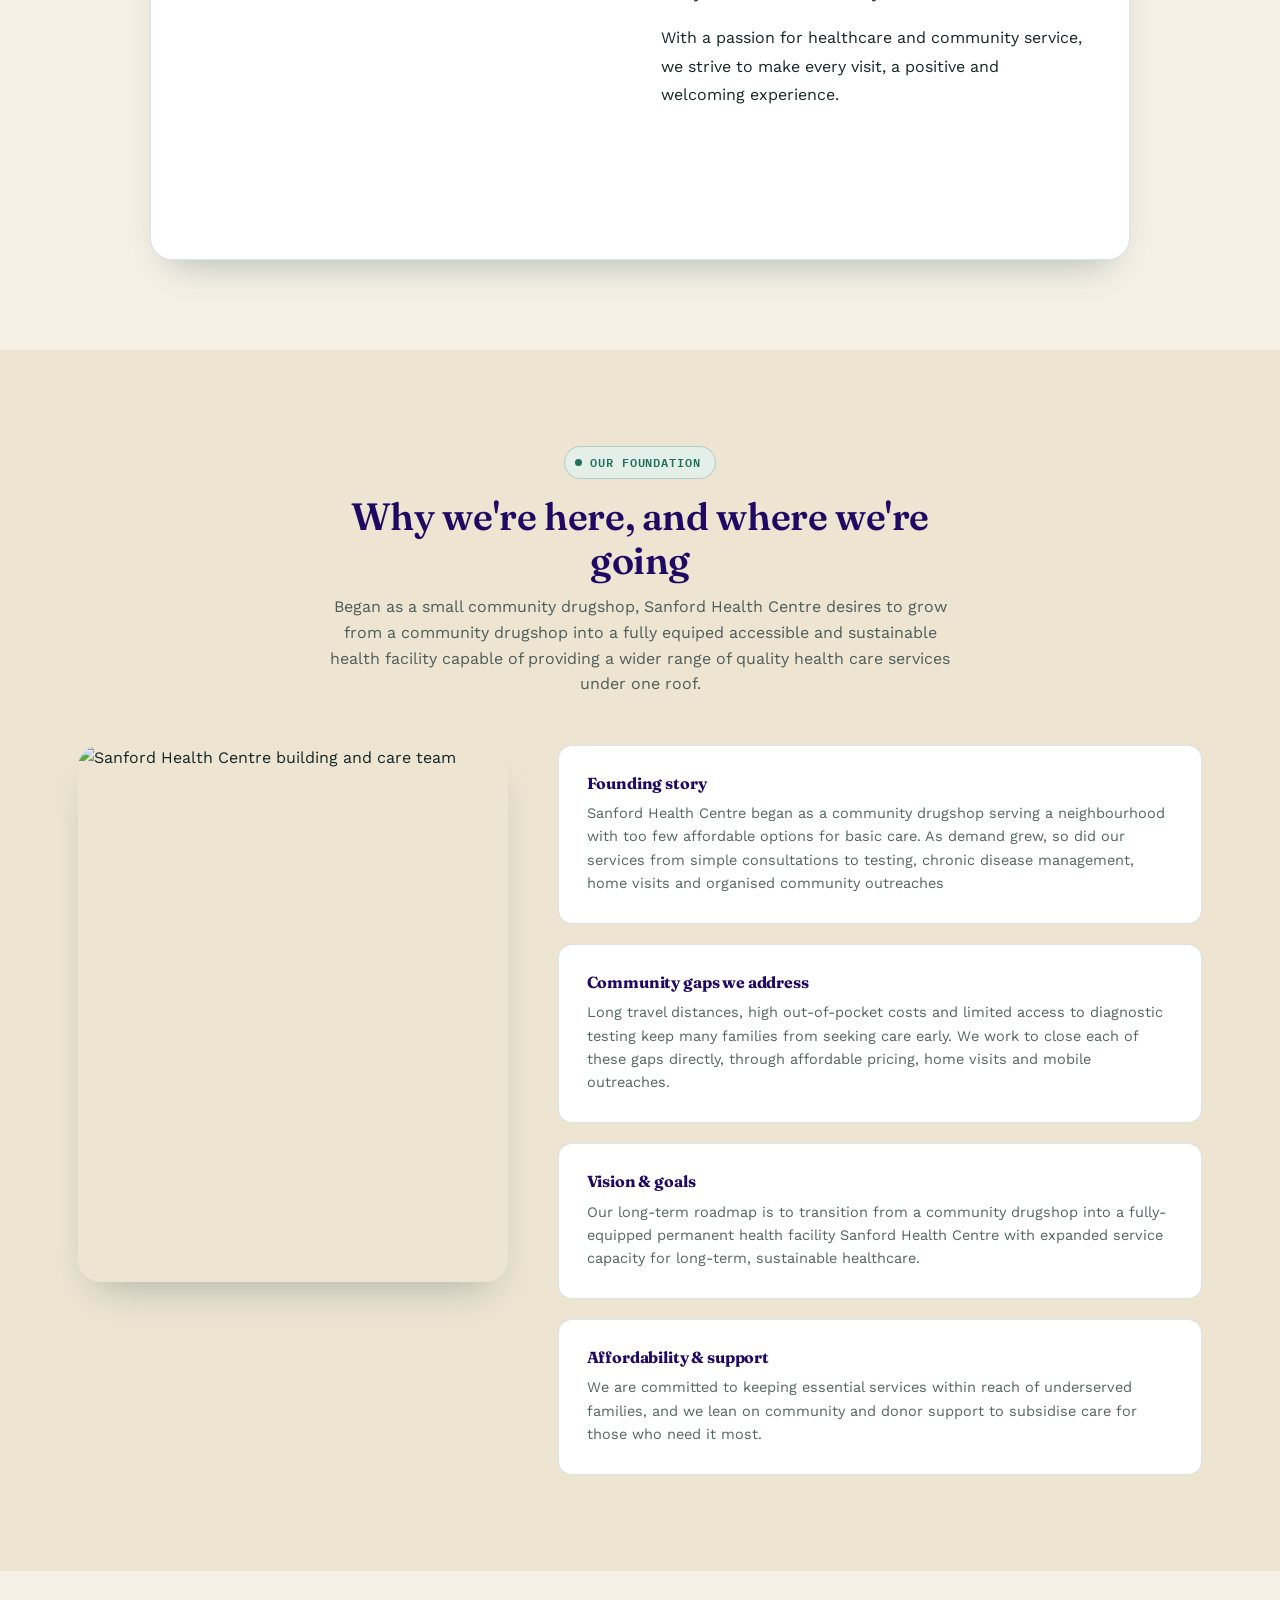
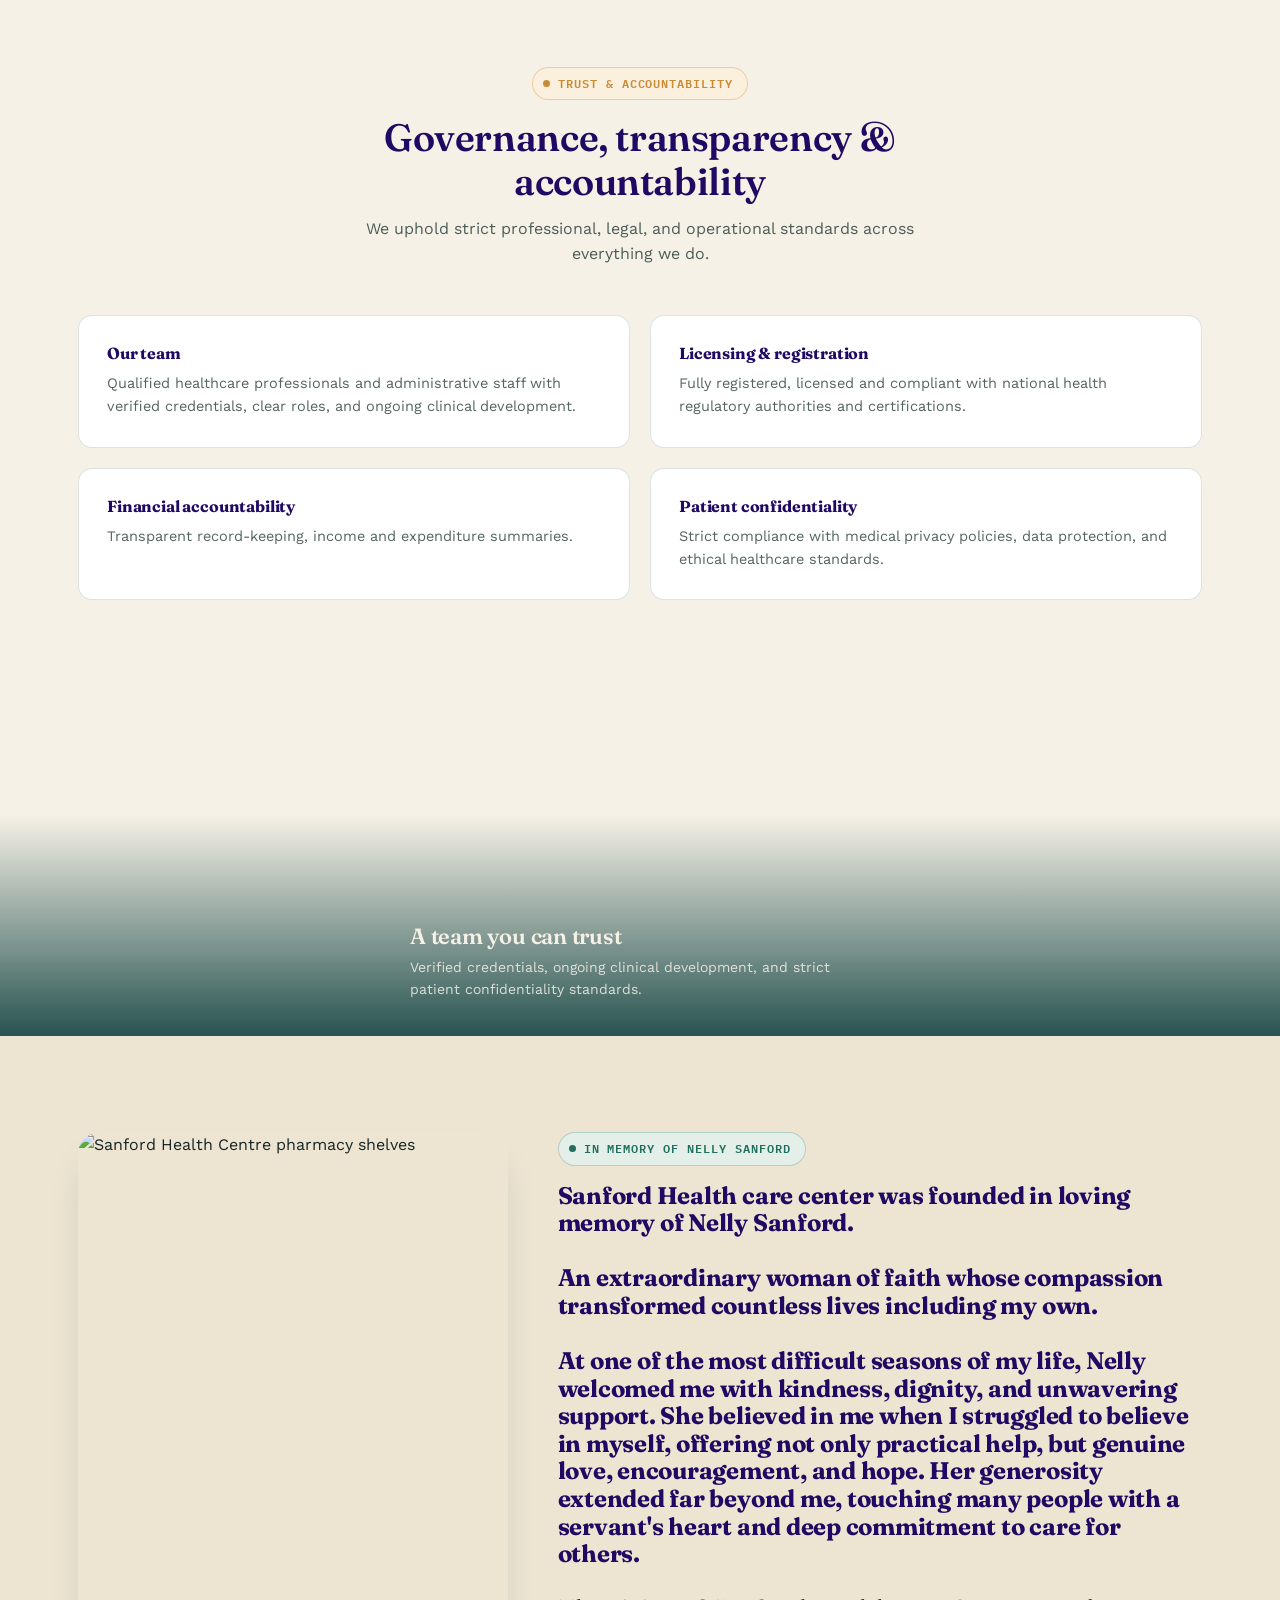
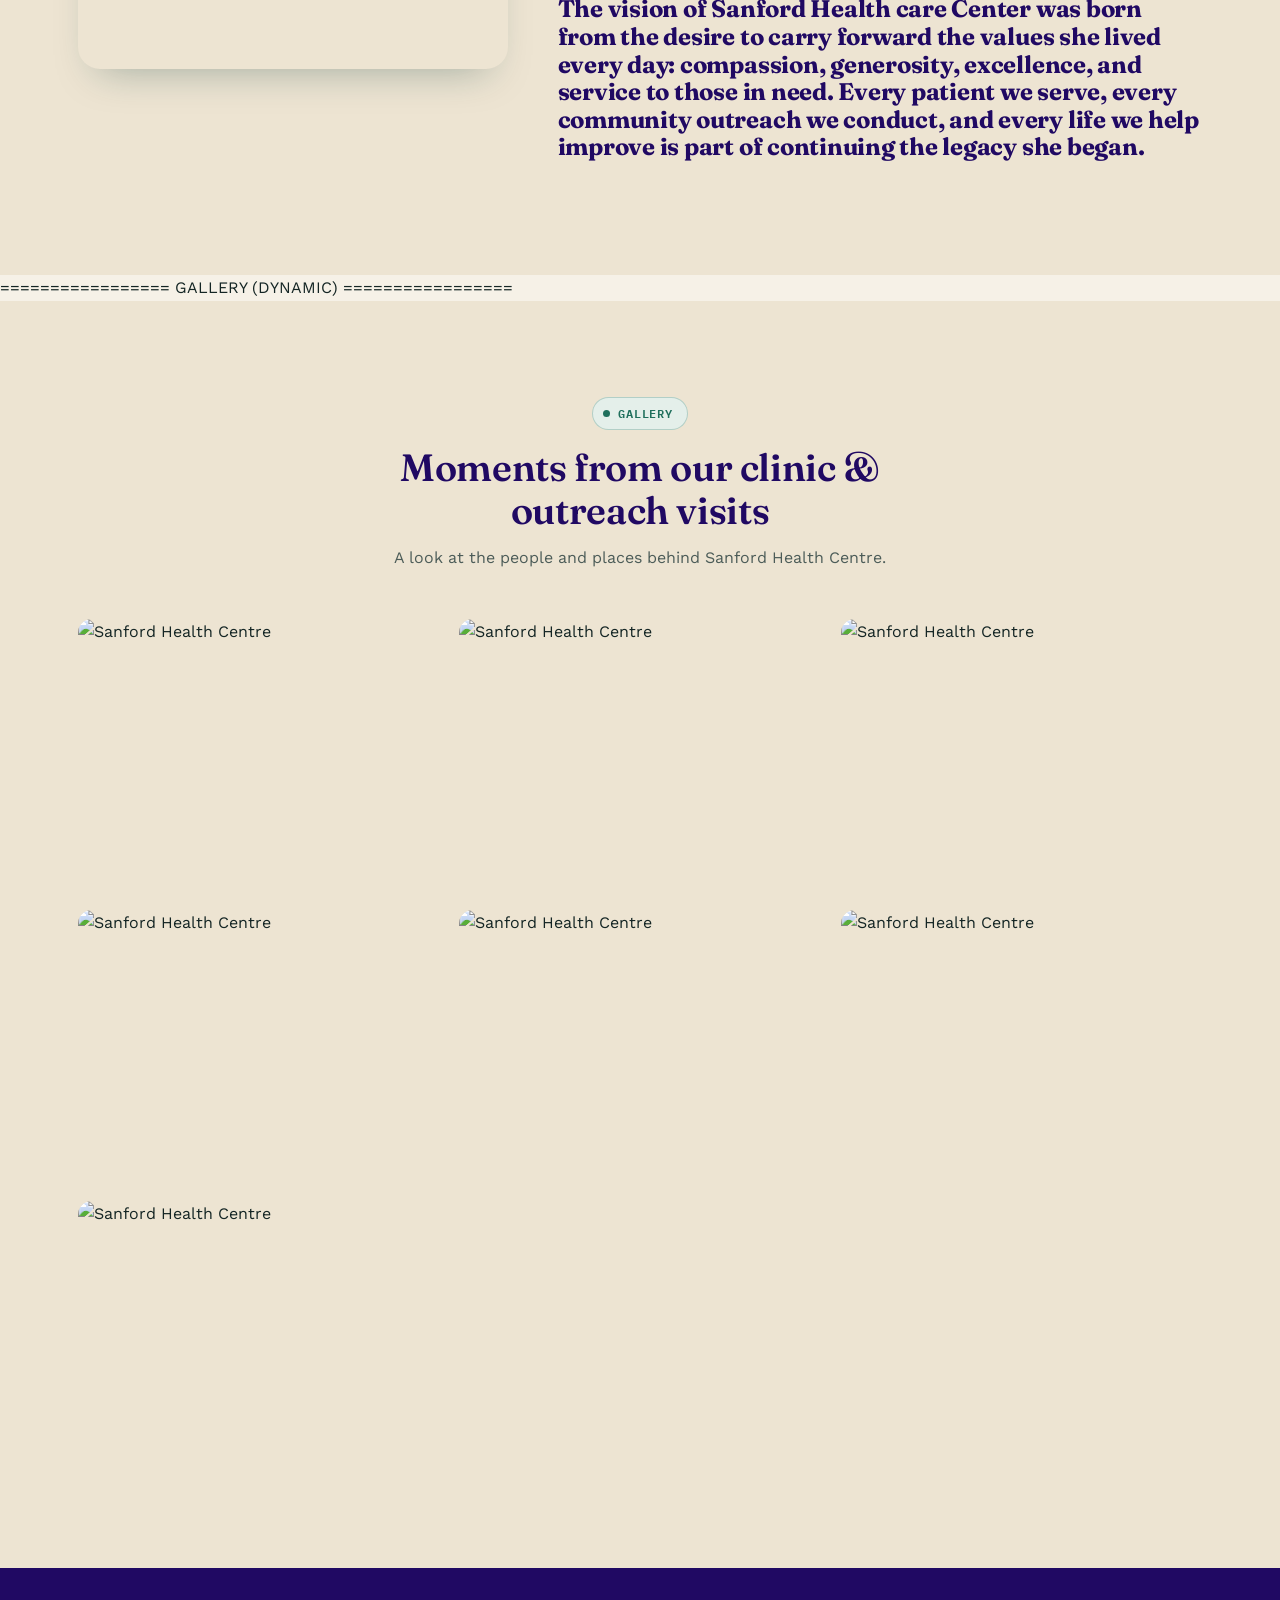
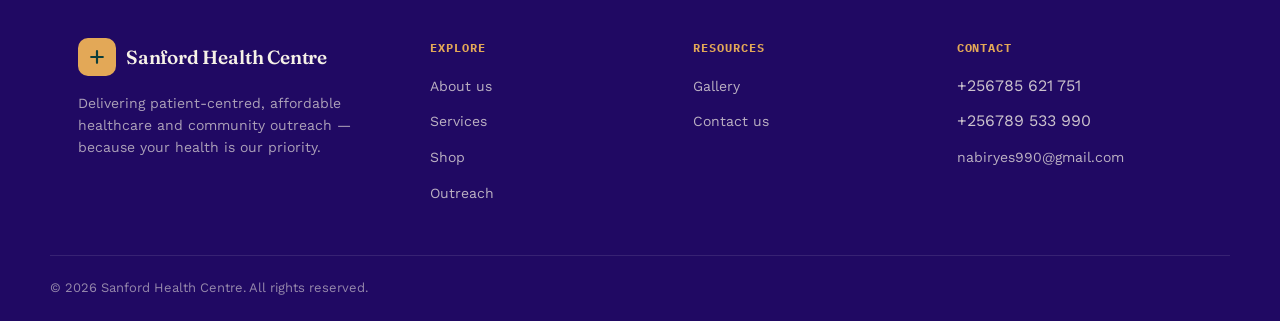
==== commit 2504d518: "njk" ====
--- a/about-us.html
+++ b/about-us.html
@@ -305,10 +305,10 @@
                     <img src="https://res.cloudinary.com/dupeojmpy/image/upload/v1787140414/IMG-20260819-WA0023_yqrabt.jpg"
                         alt="Sanford Health Centre">
                 </div>
-                <div class="gallery-card">
+                <!-- <div class="gallery-card">
                     <img src="https://res.cloudinary.com/dupeojmpy/image/upload/v1787140414/IMG-20260819-WA0025_wjd5m2.jpg"
                         alt="Sanford Health Centre">
-                </div>
+                </div> -->
                 <!-- <div class="gallery-card">
                     <img src="https://res.cloudinary.com/dupeojmpy/image/upload/v1786359761/IMG-20260805-WA0048_kijvdh.jpg"
                         alt="Sanford Health Centre">
